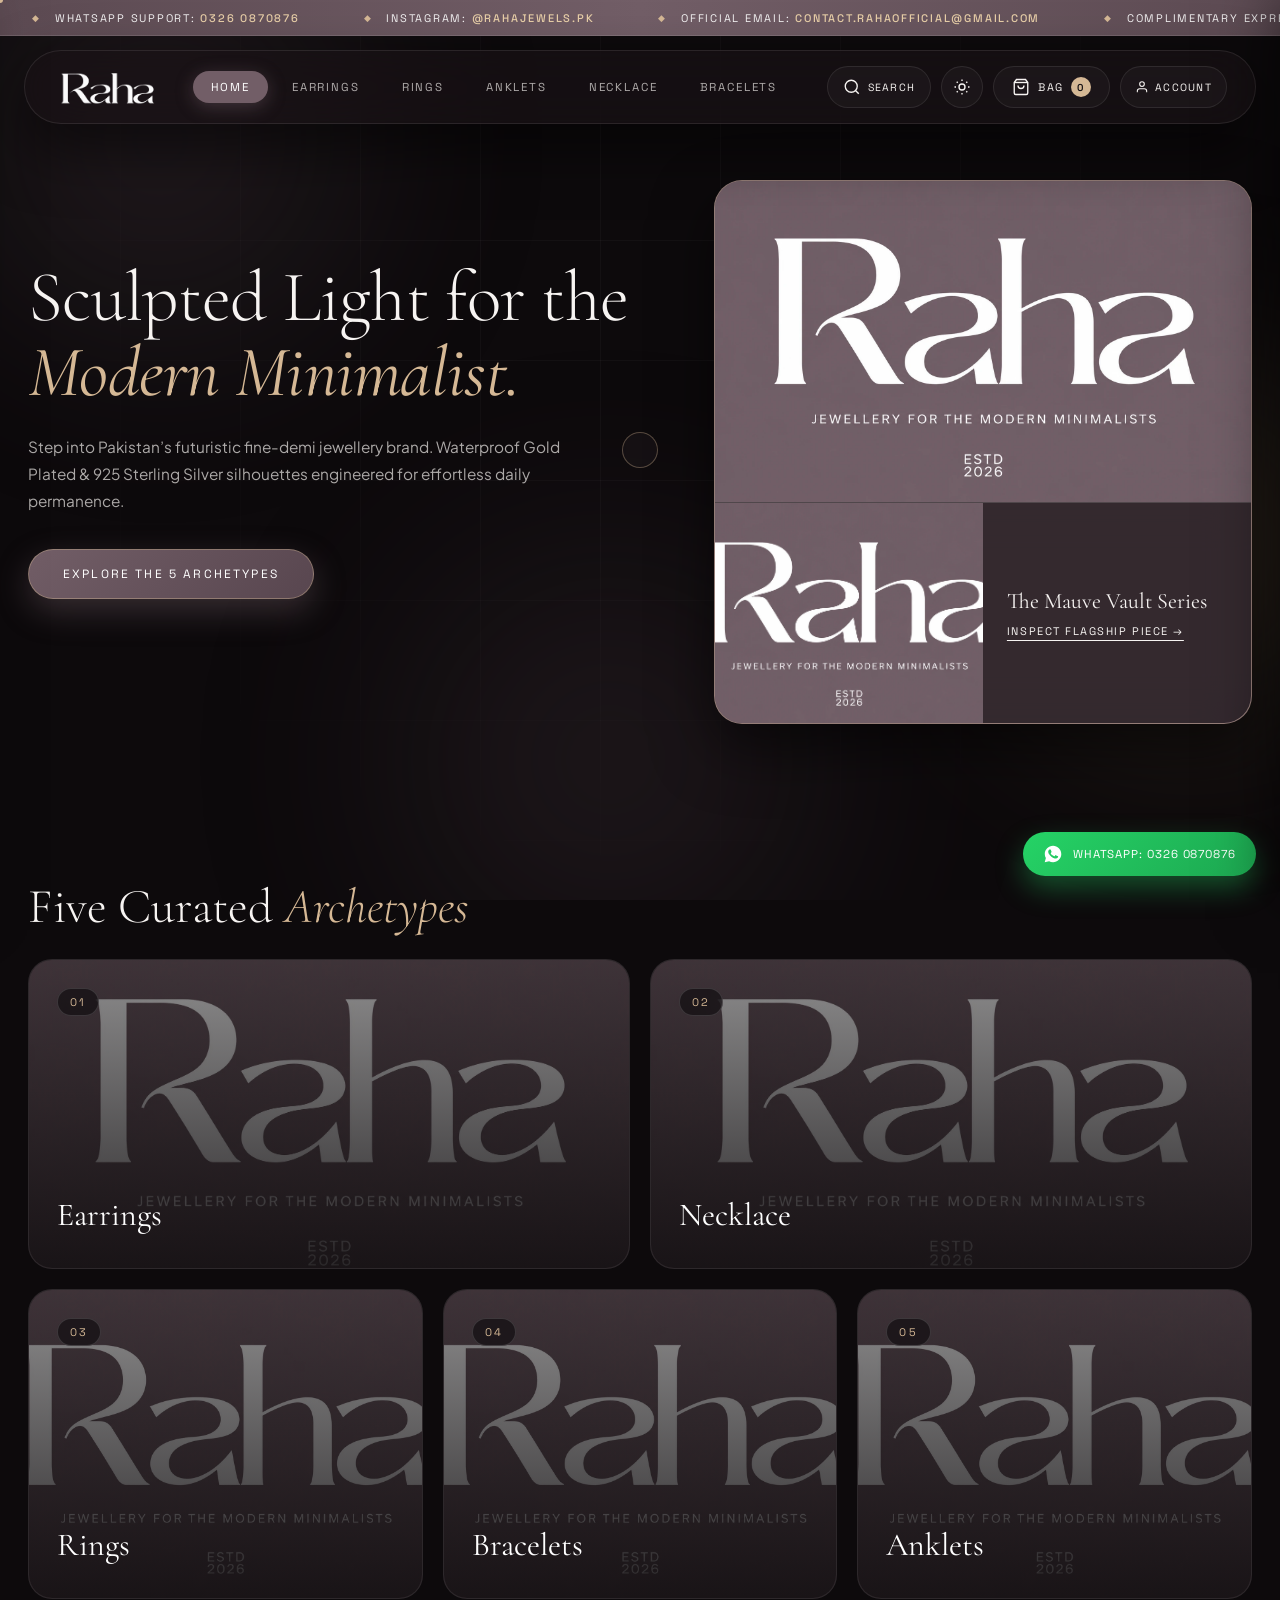
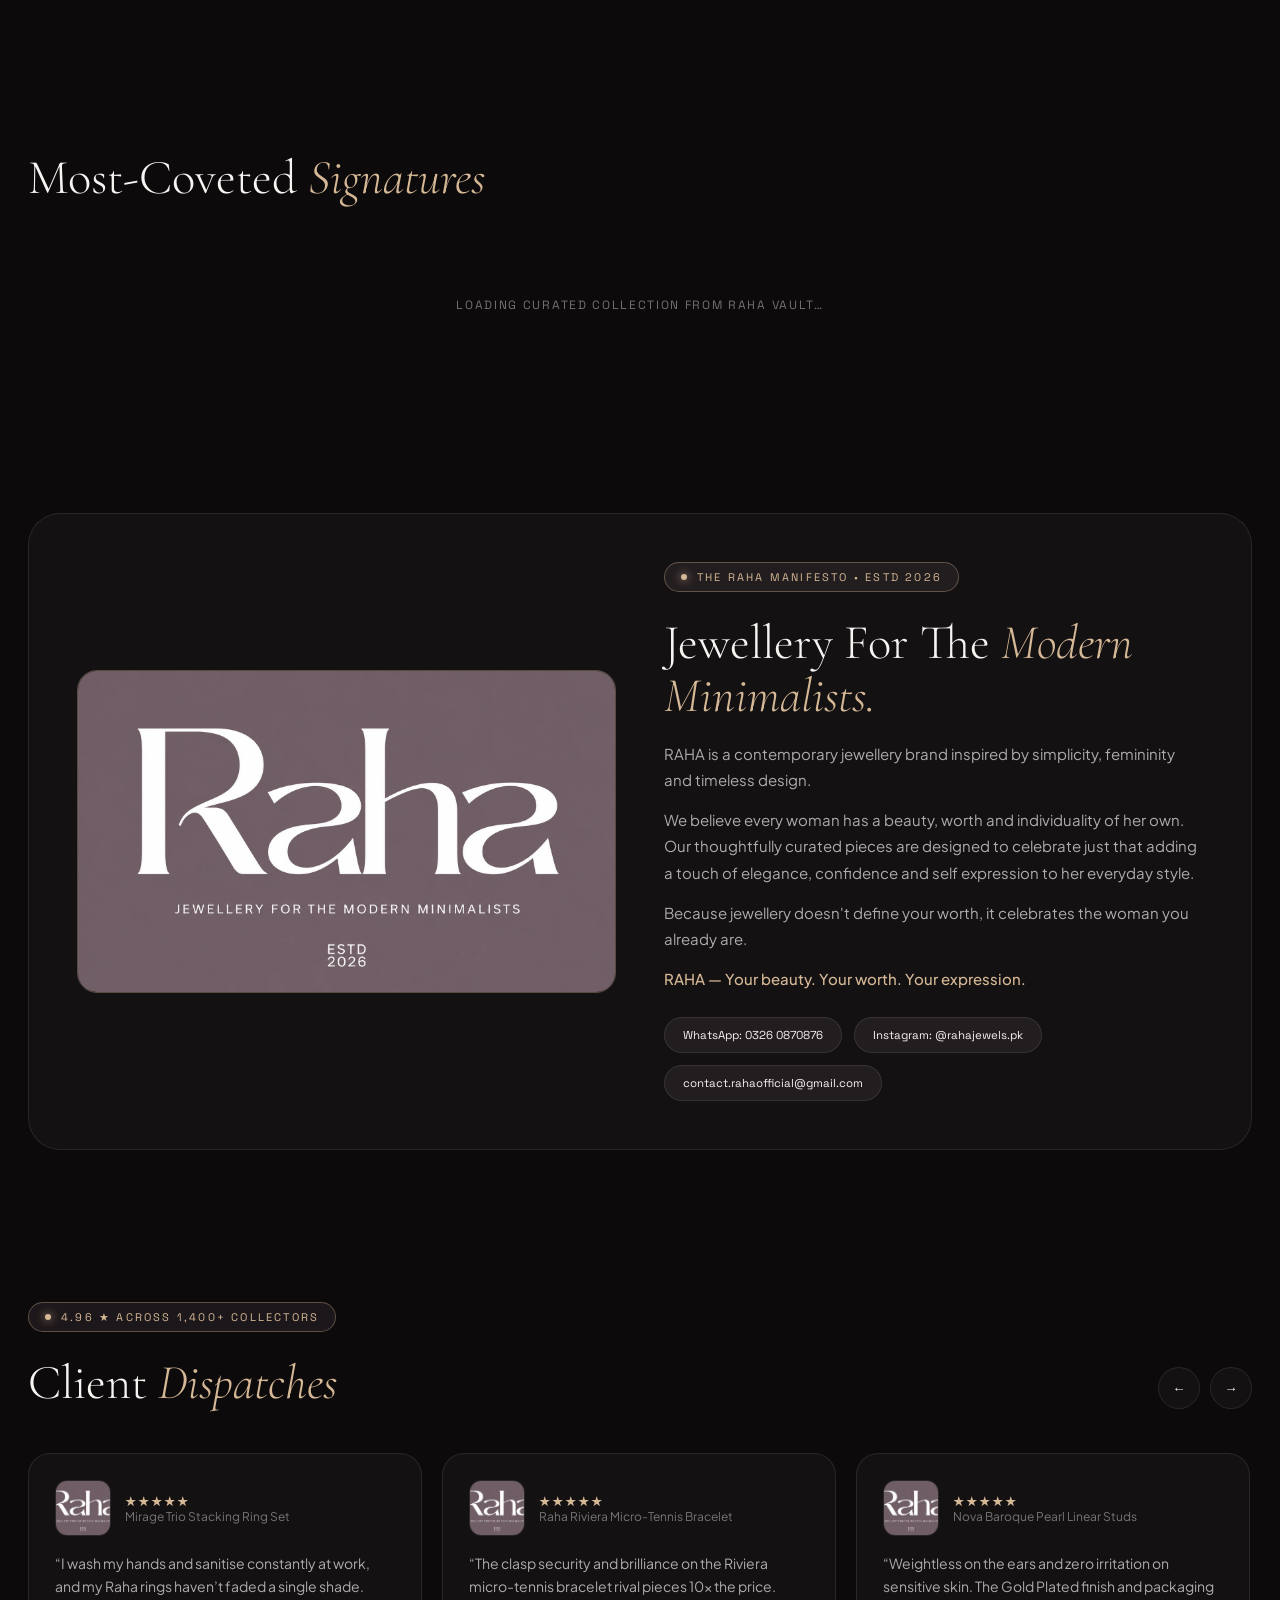
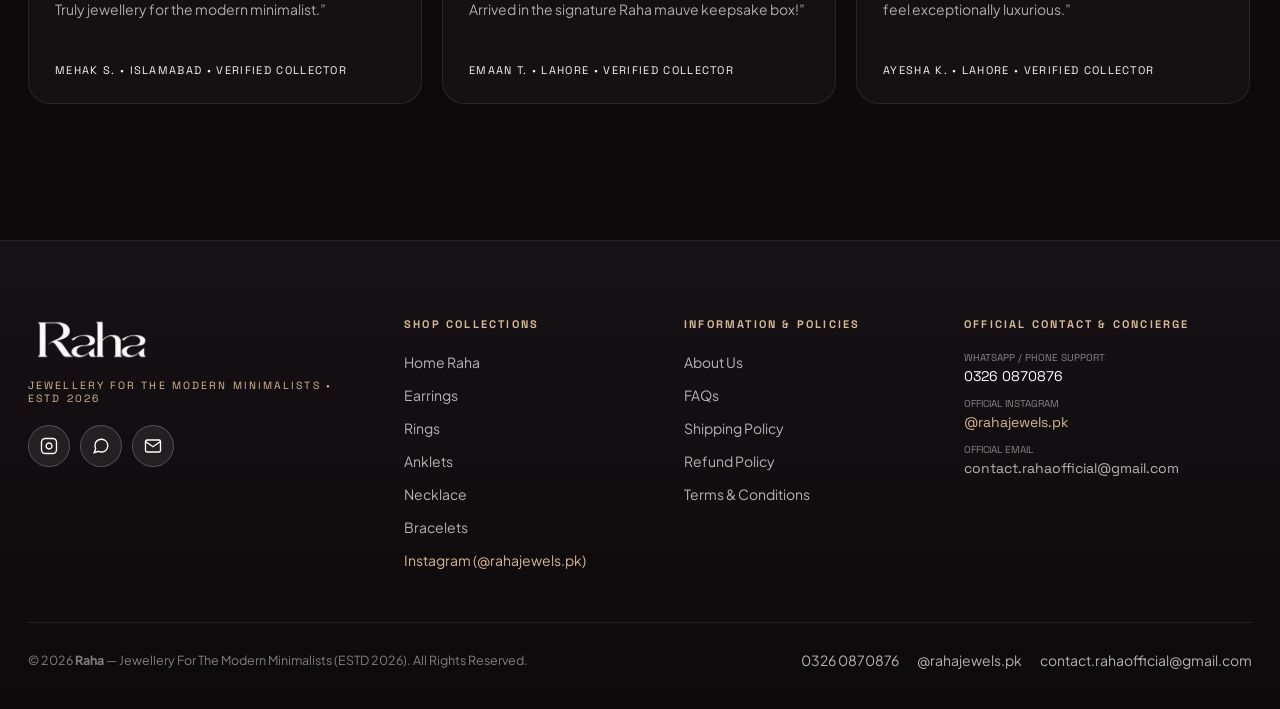
==== index.html @ 0dd30c72 "Update Instagram handle and URL to @rahajewels.pk everywhere including dynamic Supabase announcement" ====
<!DOCTYPE html>
<html lang="en">
<head>
  <link rel="preconnect" href="https://zqlhbmyiyeyflcflicsv.supabase.co" crossorigin>
  <meta charset="UTF-8">
  <meta name="viewport" content="width=device-width, initial-scale=1.0">
  <!-- RAHA SEO & STRUCTURED DATA START -->
  <title>Raha Jewels — Minimalist Jewellery Online in Pakistan | Earrings, Rings, Bracelets & Necklaces</title>
  <meta name="description" content="Shop Raha Jewels (Raha) — modern minimalist jewellery in Pakistan. Discover gold-plated & silver earrings, bracelets, rings, necklaces & anklets with fast Cash on Delivery across Karachi, Lahore, Islamabad & nationwide.">
  <meta name="keywords" content="Raha, Raha Jewels, rahajewels, rahajewels.pk, jewellery Pakistan, jewelry online Pakistan, earrings Pakistan, gold plated earrings, minimalist jewellery Pakistan, bracelets Pakistan, rings online Pakistan, necklaces Pakistan, anklets Pakistan">
  <meta name="robots" content="index, follow, max-image-preview:large, max-snippet:-1">
  <meta name="author" content="Raha Jewels">
  <meta name="theme-color" content="#120c10">
  <meta name="geo.region" content="PK">
  <meta name="geo.placename" content="Pakistan">
  <link rel="canonical" href="https://rahajewels.pk/">
  <meta property="og:type" content="website">
  <meta property="og:site_name" content="Raha Jewels">
  <meta property="og:locale" content="en_PK">
  <meta property="og:title" content="Raha Jewels — Minimalist Jewellery Online in Pakistan | Earrings, Rings, Bracelets & Necklaces">
  <meta property="og:description" content="Shop Raha Jewels (Raha) — modern minimalist jewellery in Pakistan. Discover gold-plated & silver earrings, bracelets, rings, necklaces & anklets with fast Cash on Delivery across Karachi, Lahore, Islamabad & nationwide.">
  <meta property="og:url" content="https://rahajewels.pk/">
  <meta property="og:image" content="https://rahajewels.pk/Assets/Main%20Raha%20logo%20with%20slogan%20(The%20actual%20logo).webp">
  <meta property="og:image:alt" content="Raha Jewels — Jewellery For The Modern Minimalists">
  <meta name="twitter:card" content="summary_large_image">
  <meta name="twitter:title" content="Raha Jewels — Minimalist Jewellery Online in Pakistan | Earrings, Rings, Bracelets & Necklaces">
  <meta name="twitter:description" content="Shop Raha Jewels (Raha) — modern minimalist jewellery in Pakistan. Discover gold-plated & silver earrings, bracelets, rings, necklaces & anklets with fast Cash on Delivery across Karachi, Lahore, Islamabad & nationwide.">
  <meta name="twitter:image" content="https://rahajewels.pk/Assets/Main%20Raha%20logo%20with%20slogan%20(The%20actual%20logo).webp">
  <script type="application/ld+json">{"@context": "https://schema.org", "@type": "JewelryStore", "name": "Raha Jewels", "alternateName": ["Raha", "RahaJewels", "@rahajewels.pk"], "url": "https://rahajewels.pk/", "logo": "https://rahajewels.pk/Assets/Main%20Raha%20logo%20with%20slogan%20(The%20actual%20logo).webp", "image": "https://rahajewels.pk/Assets/Main%20Raha%20logo%20with%20slogan%20(The%20actual%20logo).webp", "description": "Raha Jewels — Jewellery for the modern minimalists in Pakistan. Shop earrings, bracelets, rings, necklaces, and anklets with nationwide Cash on Delivery and online payment.", "email": "contact.rahaofficial@gmail.com", "telephone": "+92-326-0870876", "priceRange": "PKR 350 - PKR 5000", "currenciesAccepted": "PKR", "paymentAccepted": "Cash on Delivery, Bank Transfer, Raast", "areaServed": {"@type": "Country", "name": "Pakistan"}, "address": {"@type": "PostalAddress", "addressCountry": "PK"}, "sameAs": ["https://www.instagram.com/rahajewels.pk"]}</script>
  <script type="application/ld+json">{"@context": "https://schema.org", "@type": "WebSite", "name": "Raha Jewels", "alternateName": "Raha", "url": "https://rahajewels.pk/", "potentialAction": {"@type": "SearchAction", "target": "https://rahajewels.pk/index.html?q={search_term_string}", "query-input": "required name=search_term_string"}}</script>
  <!-- RAHA SEO & STRUCTURED DATA END -->
  <link rel="icon" type="image/png" href="Assets/raha-favicon.png">
  <link rel="preconnect" href="https://fonts.googleapis.com">
  <link rel="preconnect" href="https://fonts.gstatic.com" crossorigin>
  <link rel="stylesheet" href="https://fonts.googleapis.com/css2?family=Cormorant+Garamond:ital,wght@0,300;0,400;0,500;0,600;1,400&family=Plus+Jakarta+Sans:wght@300;400;500;600&family=Space+Grotesk:wght@300;400;500;600&display=swap">
  <link rel="stylesheet" href="Assets/css/raha-atelier.css?v=20261116_v22">
</head>
<body>
  <!-- Ambient Futuristic Background Shaders & Architectural Grid -->
  <div class="raha-ambient-canvas" aria-hidden="true">
    <div class="raha-ambient-orb raha-ambient-orb--1"></div>
    <div class="raha-ambient-orb raha-ambient-orb--2"></div>
    <div class="raha-ambient-orb raha-ambient-orb--3"></div>
  </div>
  <div class="raha-arch-grid" aria-hidden="true"></div>

  <!-- Custom Magnetic Luxury Cursor -->
  <div class="raha-cursor-dot" aria-hidden="true"></div>
  <div class="raha-cursor-ring" aria-hidden="true"></div>

  <!-- Top Kinetic Announcement Marquee -->
  <div class="raha-marquee" role="region" aria-label="Raha Announcements">
    <div class="raha-marquee__track">
      
      <span class="raha-marquee__item">
        <span class="raha-marquee__diamond">◆</span>
        <span>WhatsApp Support: <a href="https://wa.me/923260870876" target="_blank" rel="noopener">0326 0870876</a></span>
      </span>
      <span class="raha-marquee__item">
        <span class="raha-marquee__diamond">◆</span>
        <span>Instagram: <a href="https://www.instagram.com/rahajewels.pk?fqnt=eDl6ZzE3NjEwMXFl" target="_blank" rel="noopener">@rahajewels.pk</a></span>
      </span>
      <span class="raha-marquee__item">
        <span class="raha-marquee__diamond">◆</span>
        <span>Official Email: <a href="mailto:contact.rahaofficial@gmail.com">contact.rahaofficial@gmail.com</a></span>
      </span>
      <span class="raha-marquee__item">
        <span class="raha-marquee__diamond">◆</span>
        <span>Complimentary Express Delivery on Orders Above Rs 3,500 • 100% Waterproof &amp; Anti-Tarnish Gold Plated</span>
      </span>
      
      <span class="raha-marquee__item">
        <span class="raha-marquee__diamond">◆</span>
        <span>WhatsApp Support: <a href="https://wa.me/923260870876" target="_blank" rel="noopener">0326 0870876</a></span>
      </span>
      <span class="raha-marquee__item">
        <span class="raha-marquee__diamond">◆</span>
        <span>Instagram: <a href="https://www.instagram.com/rahajewels.pk?fqnt=eDl6ZzE3NjEwMXFl" target="_blank" rel="noopener">@rahajewels.pk</a></span>
      </span>
      <span class="raha-marquee__item">
        <span class="raha-marquee__diamond">◆</span>
        <span>Official Email: <a href="mailto:contact.rahaofficial@gmail.com">contact.rahaofficial@gmail.com</a></span>
      </span>
      <span class="raha-marquee__item">
        <span class="raha-marquee__diamond">◆</span>
        <span>Complimentary Express Delivery on Orders Above Rs 3,500 • 100% Waterproof &amp; Anti-Tarnish Gold Plated</span>
      </span>
    </div>
  </div>

  <!-- Pure Minimalist Floating Glassmorphic Capsule Header -->
  <header class="raha-header-wrap">
    <div class="raha-header">
      <div style="display:flex;align-items:center;gap:12px;">
        <button type="button" class="raha-icon-btn raha-mobile-toggle" data-open-mobile-menu aria-label="Open Navigation Menu">
          <svg viewBox="0 0 24 24" fill="none" stroke="currentColor" stroke-width="1.8">
            <line x1="3" y1="6" x2="21" y2="6"></line>
            <line x1="3" y1="12" x2="21" y2="12"></line>
            <line x1="3" y1="18" x2="15" y2="18"></line>
          </svg>
        </button>
        <a href="index.html" class="raha-logo-link" aria-label="Raha — Jewellery For The Modern Minimalists Home">
          <img src="Assets/Raha logo white with transparent background.webp" alt="Raha" class="raha-logo-img raha-logo-img--light" decoding="async">
          <img src="Assets/Raha logo black with transparent background.webp" alt="Raha" class="raha-logo-img raha-logo-img--dark" decoding="async">
        </a>
      </div>

      <nav aria-label="Primary Raha Navigation">
        <ul class="raha-nav">
          <li><a href="index.html" class="raha-nav__link is-active">Home</a></li>
          <li><a href="earrings.html" class="raha-nav__link">Earrings</a></li>
          <li><a href="rings.html" class="raha-nav__link">Rings</a></li>
          <li><a href="anklets.html" class="raha-nav__link">Anklets</a></li>
          <li><a href="necklace.html" class="raha-nav__link">Necklace</a></li>
          <li><a href="bracelets.html" class="raha-nav__link">Bracelets</a></li>
          
        </ul>
      </nav>

      <div class="raha-header__actions">
        <!-- Minimalist Spotlight Search Trigger -->
        <button type="button" class="raha-icon-btn" data-open-search aria-label="Search Raha Catalog &amp; SKUs" title="Search Pieces &amp; SKUs (Ctrl+K)" style="width:auto;padding:0 15px;border-radius:100px;gap:7px;font-family:var(--font-mono);font-size:10.5px;letter-spacing:0.12em;text-transform:uppercase;">
          <svg viewBox="0 0 24 24" fill="none" stroke="currentColor" stroke-width="1.8">
            <circle cx="11" cy="11" r="8"></circle>
            <line x1="21" y1="21" x2="16.65" y2="16.65"></line>
          </svg>
          <span>Search</span>
        </button>

        <button type="button" class="raha-icon-btn" data-theme-toggle aria-label="Toggle Theme Atmosphere" title="Switch Theme">
          <svg viewBox="0 0 24 24" fill="none" stroke="currentColor" stroke-width="1.8">
            <circle cx="12" cy="12" r="4"></circle>
            <path d="M12 2v2M12 20v2M4.93 4.93l1.41 1.41M17.66 17.66l1.41 1.41M2 12h2M20 12h2M6.34 17.66l-1.41 1.41M19.07 4.93l-1.41 1.41"></path>
          </svg>
        </button>

        <button type="button" class="raha-icon-btn raha-bag-btn" data-open-bag aria-label="Open Shopping Bag">
          <svg viewBox="0 0 24 24" fill="none" stroke="currentColor" stroke-width="1.8">
            <path d="M6 2L3 6v14a2 2 0 002 2h14a2 2 0 002-2V6l-3-4z"></path>
            <line x1="3" y1="6" x2="21" y2="6"></line>
            <path d="M16 10a4 4 0 01-8 0"></path>
          </svg>
          <span>Bag</span>
          <span class="raha-bag-count">0</span>
        </button>

        <!-- Customer Account / Auth Trigger -->
        <button type="button" class="raha-icon-btn raha-auth-btn" data-auth-trigger aria-label="Customer Account Login / Sign Up" style="width:auto;padding:0 14px;border-radius:100px;gap:6px;font-family:var(--font-mono);font-size:10.5px;letter-spacing:0.12em;text-transform:uppercase;">
          <svg viewBox="0 0 24 24" fill="none" stroke="currentColor" stroke-width="1.8" style="width:14px;height:14px;">
            <path d="M20 21v-2a4 4 0 0 0-4-4H8a4 4 0 0 0-4 4v2"></path>
            <circle cx="12" cy="7" r="4"></circle>
          </svg>
          <span class="raha-auth-label">Account</span>
        </button>
      </div>
    </div>
  </header>

  <main>
    <!-- HERO SECTION: FUTURISTIC RAHA MONOLITH -->
    <section class="raha-hero">
      <div class="raha-container">
        <div class="raha-hero__grid">
          <!-- Left Column: Editorial Typography -->
          <div>
            <h1 class="raha-hero__title">
              Sculpted Light for the <em>Modern Minimalist.</em>
            </h1>
            <p class="raha-hero__lead">
              Step into Pakistan’s futuristic fine-demi jewellery brand. Waterproof Gold Plated &amp; 925 Sterling Silver silhouettes engineered for effortless daily permanence.
            </p>
            <div class="raha-hero__ctas">
              <a href="#raha-collections" class="raha-btn raha-btn--primary" data-cursor="Explore">
                <span>Explore The 5 Archetypes</span>
              </a>
            </div>
          </div>

          <!-- Right Column: 3D Interactive Official Raha Brand Monolith -->
          <div class="raha-hero__stage">
            <div class="raha-monolith-card" data-cursor="Raha 2026">
              <img src="Assets/Main Raha logo with slogan (The actual logo).webp" alt="Raha — Jewellery For The Modern Minimalists ESTD 2026" class="raha-monolith-card__brand-img" decoding="async">
              <div class="raha-monolith-card__Split">
                <img src="Assets/Main Raha logo with slogan (The actual logo).webp" alt="Raha Editorial Jewellery Showcase" class="raha-monolith-card__editorial" decoding="async">
                <div class="raha-monolith-card__info">
                  <h2 class="raha-monolith-card__heading">The Mauve Vault Series</h2>
                  <a href="product.html?id=ear-01" class="raha-monolith-card__link" id="hero-flagship-link">Inspect Flagship Piece →</a>
                </div>
              </div>
            </div>
          </div>
        </div>
      </div>
    </section>

    <!-- FUTURISTIC BENTO-PORTAL CATEGORY GRID (ALL 5 COLLECTIONS) -->
    <section class="raha-section" id="raha-collections">
      <div class="raha-container">
        <div style="margin-bottom: 26px;">
          <h2 class="raha-section__title">Five Curated <em style="font-style:italic;color:var(--raha-gold);">Archetypes</em></h2>
        </div>
        <div class="raha-bento-grid">
          <a href="earrings.html" class="raha-bento-card" data-cursor="Earrings">
            <img src="Assets/Main Raha logo with slogan (The actual logo).webp" alt="Raha Earrings Collection" class="raha-bento-card__img" loading="lazy" decoding="async">
            <div class="raha-bento-card__top">
              <span class="raha-bento-card__index">01</span>
            </div>
            <div class="raha-bento-card__bottom">
              <h3 class="raha-bento-card__title">Earrings</h3>
            </div>
          </a>

          <a href="necklace.html" class="raha-bento-card" data-cursor="Necklace">
            <img src="Assets/Main Raha logo with slogan (The actual logo).webp" alt="Raha Necklace Collection" class="raha-bento-card__img" loading="lazy" decoding="async">
            <div class="raha-bento-card__top">
              <span class="raha-bento-card__index">02</span>
            </div>
            <div class="raha-bento-card__bottom">
              <h3 class="raha-bento-card__title">Necklace</h3>
            </div>
          </a>

          <a href="rings.html" class="raha-bento-card" data-cursor="Rings">
            <img src="Assets/Main Raha logo with slogan (The actual logo).webp" alt="Raha Rings Collection" class="raha-bento-card__img" loading="lazy" decoding="async">
            <div class="raha-bento-card__top">
              <span class="raha-bento-card__index">03</span>
            </div>
            <div class="raha-bento-card__bottom">
              <h3 class="raha-bento-card__title">Rings</h3>
            </div>
          </a>

          <a href="bracelets.html" class="raha-bento-card" data-cursor="Bracelets">
            <img src="Assets/Main Raha logo with slogan (The actual logo).webp" alt="Raha Bracelets Collection" class="raha-bento-card__img" loading="lazy" decoding="async">
            <div class="raha-bento-card__top">
              <span class="raha-bento-card__index">04</span>
            </div>
            <div class="raha-bento-card__bottom">
              <h3 class="raha-bento-card__title">Bracelets</h3>
            </div>
          </a>

          <a href="anklets.html" class="raha-bento-card" data-cursor="Anklets">
            <img src="Assets/Main Raha logo with slogan (The actual logo).webp" alt="Raha Anklets Collection" class="raha-bento-card__img" loading="lazy" decoding="async">
            <div class="raha-bento-card__top">
              <span class="raha-bento-card__index">05</span>
            </div>
            <div class="raha-bento-card__bottom">
              <h3 class="raha-bento-card__title">Anklets</h3>
            </div>
          </a>
        </div>
      </div>
    </section>

    <!-- SIGNATURE CURATION: 3D TILT PRODUCT SHOWCASE -->
    <section class="raha-section">
      <div class="raha-container">
        <div class="raha-section__head">
          <div>
            <h2 class="raha-section__title">Most-Coveted <em style="font-style:italic;color:var(--raha-gold);">Signatures</em></h2>
          </div>
        </div>

        <ul class="raha-product-grid">
          <li style="grid-column:1 / -1;text-align:center;padding:48px 20px;color:var(--text-muted);font-family:var(--font-mono);font-size:12px;letter-spacing:0.14em;text-transform:uppercase;">Loading curated collection from Raha Vault…</li>
        </ul>
      </div>
    </section>

    <!-- Official Raha Brand Story & Architectural Manifesto -->
    <section class="raha-section" id="raha-manifesto">
      <div class="raha-container">
        <div class="raha-story-grid">
          <div>
            <img src="Assets/Main Raha logo with slogan (The actual logo).webp" alt="Raha — Jewellery For The Modern Minimalists ESTD 2026" class="raha-story-brand-img" loading="lazy" decoding="async">
          </div>
          <div>
            <div class="raha-eyebrow">
              <span class="raha-eyebrow__dot"></span>
              <span>The Raha Manifesto • ESTD 2026</span>
            </div>
            <h2 class="raha-section__title" style="margin-bottom:18px;">
              Jewellery For The <em style="font-style:italic;color:var(--raha-gold);">Modern Minimalists.</em>
            </h2>
            <p style="font-size:15px;line-height:1.75;color:var(--text-secondary);margin-bottom:14px;">
              RAHA is a contemporary jewellery brand inspired by simplicity, femininity and timeless design.
            </p>
            <p style="font-size:15px;line-height:1.75;color:var(--text-secondary);margin-bottom:14px;">
              We believe every woman has a beauty, worth and individuality of her own. Our thoughtfully curated pieces are designed to celebrate just that adding a touch of elegance, confidence and self expression to her everyday style.
            </p>
            <p style="font-size:15px;line-height:1.75;color:var(--text-secondary);margin-bottom:14px;">
              Because jewellery doesn't define your worth, it celebrates the woman you already are.
            </p>
            <p style="font-size:15px;line-height:1.75;color:var(--raha-gold);font-weight:500;margin-bottom:22px;">
              RAHA — Your beauty. Your worth. Your expression.
            </p>

            <div class="raha-contact-pills">
              <a href="https://wa.me/923260870876" target="_blank" rel="noopener" class="raha-contact-pill">
                <span>WhatsApp: 0326 0870876</span>
              </a>
              <a href="https://www.instagram.com/rahajewels.pk?fqnt=eDl6ZzE3NjEwMXFl" target="_blank" rel="noopener" class="raha-contact-pill">
                <span>Instagram: @rahajewels.pk</span>
              </a>
              <a href="mailto:contact.rahaofficial@gmail.com" class="raha-contact-pill">
                <span>contact.rahaofficial@gmail.com</span>
              </a>
            </div>
          </div>
        </div>
      </div>
    </section>


    <!-- VERIFIED CLIENT REVIEWS CAROUSEL -->
    <section class="raha-section">
      <div class="raha-container">
        <div class="raha-section__head">
          <div>
            <div class="raha-eyebrow">
              <span class="raha-eyebrow__dot"></span>
              <span>4.96 ★ Across 1,400+ Collectors</span>
            </div>
            <h2 class="raha-section__title">Client <em style="font-style:italic;color:var(--raha-gold);">Dispatches</em></h2>
          </div>
          <div style="display:flex;gap:10px;">
            <button type="button" class="raha-icon-btn" id="raha-reviews-prev" aria-label="Previous Review">←</button>
            <button type="button" class="raha-icon-btn" id="raha-reviews-next" aria-label="Next Review">→</button>
          </div>
        </div>

        <div class="raha-reviews-track-wrap">
          <div class="raha-reviews-track" id="raha-reviews-track">
            <article class="raha-review-card">
              <div>
                <div class="raha-review-card__top">
                  <img src="Assets/Main Raha logo with slogan (The actual logo).webp" alt="Aether Drop Hoops" class="raha-review-card__thumb" decoding="async">
                  <div>
                    <div class="raha-review-card__stars">★★★★★</div>
                    <div style="font-size:12px;color:var(--text-muted);">Aether Sculpted Gold Drop Hoops</div>
                  </div>
                </div>
                <p class="raha-review-card__quote">
                  “The weight of the gold-plated hoops, zero tarnishing after a month of daily wear, and the signature mauve box—pure perfection.”
                </p>
              </div>
              <div class="raha-review-card__author">Sana M. • Lahore (Verified Collector)</div>
            </article>

            <article class="raha-review-card">
              <div>
                <div class="raha-review-card__top">
                  <img src="Assets/Main Raha logo with slogan (The actual logo).webp" alt="Seraphina Collar" class="raha-review-card__thumb" decoding="async">
                  <div>
                    <div class="raha-review-card__stars">★★★★★</div>
                    <div style="font-size:12px;color:var(--text-muted);">Seraphina Liquid Herringbone Collar</div>
                  </div>
                </div>
                <p class="raha-review-card__quote">
                  “Ordered via WhatsApp concierge (0326 0870876) and received it in Karachi the very next afternoon. The liquid drape of the herringbone chain looks like luxury gold finish.”
                </p>
              </div>
              <div class="raha-review-card__author">Anum R. • Karachi (Verified Collector)</div>
            </article>

            <article class="raha-review-card">
              <div>
                <div class="raha-review-card__top">
                  <img src="Assets/Main Raha logo with slogan (The actual logo).webp" alt="Mirage Ring Set" class="raha-review-card__thumb" decoding="async">
                  <div>
                    <div class="raha-review-card__stars">★★★★★</div>
                    <div style="font-size:12px;color:var(--text-muted);">Mirage Trio Stacking Ring Set</div>
                  </div>
                </div>
                <p class="raha-review-card__quote">
                  “I wash my hands and sanitise constantly at work, and my Raha rings haven’t faded a single shade. Truly jewellery for the modern minimalist.”
                </p>
              </div>
              <div class="raha-review-card__author">Mehak S. • Islamabad (Verified Collector)</div>
            </article>

            <article class="raha-review-card">
              <div>
                <div class="raha-review-card__top">
                  <img src="Assets/Main Raha logo with slogan (The actual logo).webp" alt="Riviera Tennis Bracelet" class="raha-review-card__thumb" decoding="async">
                  <div>
                    <div class="raha-review-card__stars">★★★★★</div>
                    <div style="font-size:12px;color:var(--text-muted);">Raha Riviera Micro-Tennis Bracelet</div>
                  </div>
                </div>
                <p class="raha-review-card__quote">
                  “The clasp security and brilliance on the Riviera micro-tennis bracelet rival pieces 10x the price. Obsessed with @rahajewels.pk!”
                </p>
              </div>
              <div class="raha-review-card__author">Emaan T. • Lahore (Verified Collector)</div>
            </article>
          </div>
        </div>
      </div>
    </section>
  </main>

  <!-- Luxury Footer with Complete Official Raha Contact & Social Integration -->
  <footer class="raha-footer">
    <div class="raha-container">
      <div class="raha-footer__grid">
        <!-- Column 1: Official Raha Identity -->
        <div>
          <a href="index.html" style="display:inline-block;margin-bottom:16px;">
            <img src="Assets/Raha logo white with transparent background.webp" alt="Raha — Jewellery For The Modern Minimalists" style="height:42px;width:auto;" decoding="async">
          </a>
          <p style="font-family:var(--font-mono);font-size:10.5px;letter-spacing:0.2em;text-transform:uppercase;color:var(--raha-gold);margin-bottom:20px;">
            Jewellery For The Modern Minimalists • ESTD 2026
          </p>
          <!-- Footer Social Icon Bar -->
          <div style="display:flex;gap:10px;align-items:center;">
            <a href="https://www.instagram.com/rahajewels.pk?fqnt=eDl6ZzE3NjEwMXFl" target="_blank" rel="noopener" class="raha-icon-btn raha-footer-social-btn" aria-label="Instagram @rahajewels.pk" title="Instagram @rahajewels.pk">
              <svg viewBox="0 0 24 24" fill="none" stroke="currentColor" stroke-width="1.8">
                <rect x="2" y="2" width="20" height="20" rx="5" ry="5"></rect>
                <path d="M16 11.37A4 4 0 1112.63 8 4 4 0 0116 11.37z"></path>
                <line x1="17.5" y1="6.5" x2="17.51" y2="6.5"></line>
              </svg>
            </a>
            <a href="https://wa.me/923260870876" target="_blank" rel="noopener" class="raha-icon-btn raha-footer-social-btn" aria-label="WhatsApp 0326 0870876" title="WhatsApp 0326 0870876">
              <svg viewBox="0 0 24 24" fill="none" stroke="currentColor" stroke-width="1.8">
                <path d="M21 11.5a8.38 8.38 0 01-.9 3.8 8.5 8.5 0 01-7.6 4.7 8.38 8.38 0 01-3.8-.9L3 21l1.9-5.7a8.38 8.38 0 01-.9-3.8 8.5 8.5 0 014.7-7.6 8.38 8.38 0 013.8-.9h.5a8.48 8.48 0 018 8v.5z"></path>
              </svg>
            </a>
            <a href="mailto:contact.rahaofficial@gmail.com" class="raha-icon-btn raha-footer-social-btn" aria-label="Email contact.rahaofficial@gmail.com" title="Email contact.rahaofficial@gmail.com">
              <svg viewBox="0 0 24 24" fill="none" stroke="currentColor" stroke-width="1.8">
                <path d="M4 4h16c1.1 0 2 .9 2 2v12c0 1.1-.9 2-2 2H4c-1.1 0-2-.9-2-2V6c0-1.1.9-2 2-2z"></path>
                <polyline points="22,6 12,13 2,6"></polyline>
              </svg>
            </a>
          </div>
        </div>

        <!-- Column 2: Shop Collections Menu (Includes Instagram Link) -->
        <div>
          <h3 class="raha-footer__heading">Shop Collections</h3>
          <ul class="raha-footer__list">
            <li><a href="index.html" class="raha-footer__link">Home Raha</a></li>
            <li><a href="earrings.html" class="raha-footer__link">Earrings</a></li>
            <li><a href="rings.html" class="raha-footer__link">Rings</a></li>
            <li><a href="anklets.html" class="raha-footer__link">Anklets</a></li>
            <li><a href="necklace.html" class="raha-footer__link">Necklace</a></li>
            <li><a href="bracelets.html" class="raha-footer__link">Bracelets</a></li>
            <li><a href="https://www.instagram.com/rahajewels.pk?fqnt=eDl6ZzE3NjEwMXFl" target="_blank" rel="noopener" class="raha-footer__link" style="color:var(--raha-gold);">Instagram (@rahajewels.pk)</a></li>
          </ul>
        </div>

        <!-- Column 3: Information & Store Policies (Footer-Exclusive Navigation) -->
        <div>
          <h3 class="raha-footer__heading">Information &amp; Policies</h3>
          <ul class="raha-footer__list">
            <li><a href="about-us.html" class="raha-footer__link">About Us</a></li>
            <li><a href="faqs.html" class="raha-footer__link">FAQs</a></li>
            <li><a href="shipping-policy.html" class="raha-footer__link">Shipping Policy</a></li>
            <li><a href="refund-policy.html" class="raha-footer__link">Refund Policy</a></li>
            <li><a href="terms-and-conditions.html" class="raha-footer__link">Terms &amp; Conditions</a></li>
          </ul>
        </div>

        <!-- Column 4: Official Contact Concierge -->
        <div>
          <h3 class="raha-footer__heading">Official Contact &amp; Concierge</h3>
          <ul class="raha-footer__list">
            <li>
              <span style="display:block;font-family:var(--font-mono);font-size:10px;text-transform:uppercase;color:rgba(247,244,242,0.5);">WhatsApp / Phone Support</span>
              <a href="https://wa.me/923260870876" target="_blank" rel="noopener" class="raha-footer__link" style="font-family:var(--font-mono);color:#fff;">0326 0870876</a>
            </li>
            <li>
              <span style="display:block;font-family:var(--font-mono);font-size:10px;text-transform:uppercase;color:rgba(247,244,242,0.5);">Official Instagram</span>
              <a href="https://www.instagram.com/rahajewels.pk?fqnt=eDl6ZzE3NjEwMXFl" target="_blank" rel="noopener" class="raha-footer__link" style="font-family:var(--font-mono);color:var(--raha-gold);">@rahajewels.pk</a>
            </li>
            <li>
              <span style="display:block;font-family:var(--font-mono);font-size:10px;text-transform:uppercase;color:rgba(247,244,242,0.5);">Official Email</span>
              <a href="mailto:contact.rahaofficial@gmail.com" class="raha-footer__link" style="font-family:var(--font-mono);">contact.rahaofficial@gmail.com</a>
            </li>
          </ul>
        </div>
      </div>

      <div class="raha-footer__bottom">
        <div>&copy; 2026 <strong>Raha</strong> — Jewellery For The Modern Minimalists (ESTD 2026). All Rights Reserved.</div>
        <div style="display:flex;gap:18px;flex-wrap:wrap;">
          <a href="https://wa.me/923260870876" target="_blank" rel="noopener" class="raha-footer__link">0326 0870876</a>
          <a href="https://www.instagram.com/rahajewels.pk?fqnt=eDl6ZzE3NjEwMXFl" target="_blank" rel="noopener" class="raha-footer__link">@rahajewels.pk</a>
          <a href="mailto:contact.rahaofficial@gmail.com" class="raha-footer__link">contact.rahaofficial@gmail.com</a>
        </div>
      </div>
    </div>
  </footer>

  <!-- Shared Backdrop for Drawers, Spotlight Search & Quick-View Modal -->
  <div class="raha-backdrop" id="raha-backdrop"></div>

  <!-- Spotlight Command-Palette Search & Delivery Concierge Modal -->
  <div class="raha-spotlight-modal" id="raha-spotlight-modal" role="dialog" aria-modal="true" aria-label="Search Raha Catalog">
    <div class="raha-spotlight-box">
      <div class="raha-spotlight-bar">
        <select class="raha-spotlight-cat" id="raha-global-search-cat" aria-label="Filter by Department">
          <option value="all">All Archetypes</option>
          <option value="earrings">Earrings</option>
          <option value="rings">Rings</option>
          <option value="anklets">Anklets</option>
          <option value="necklace">Necklace</option>
          <option value="bracelets">Bracelets</option>
        </select>
        <input type="search"
               id="raha-global-search-input"
               class="raha-spotlight-input"
               placeholder="Search by piece name, finish, or SKU (e.g. hoops, herringbone, RAHA-EAR-01)..."
               autocomplete="off">
        <button type="button" class="raha-icon-btn" data-close-overlay aria-label="Close Search" style="width:34px;height:34px;">&times;</button>
      </div>
      <div style="padding:10px 22px;background:rgba(114,94,103,0.14);border-bottom:1px solid var(--border-subtle);display:flex;justify-content:space-between;align-items:center;flex-wrap:wrap;gap:8px;font-family:var(--font-mono);font-size:10.5px;">
        <span style="color:var(--text-secondary);">📍 Deliver to Pakistan: <strong style="color:var(--raha-gold);cursor:pointer;" data-deliver-toggle data-deliver-city>Karachi • Express 24h</strong> (Click city to switch)</span>
        <span style="color:var(--text-muted);">Free Express Delivery Above Rs 3,500</span>
      </div>
      <div class="raha-spotlight-results" id="raha-global-search-results"></div>
    </div>
  </div>

  <!-- Left Slide-Out Mobile Menu Drawer -->
  <aside class="raha-drawer raha-drawer--left" id="raha-mobile-drawer" aria-label="Mobile Navigation Drawer">
    <div class="raha-drawer__head">
      <a href="index.html" class="raha-logo-link">
        <img src="Assets/Raha logo white with transparent background.webp" alt="Raha" class="raha-logo-img raha-logo-img--light" style="height:30px;" decoding="async">
        <img src="Assets/Raha logo black with transparent background.webp" alt="Raha" class="raha-logo-img raha-logo-img--dark" style="height:30px;" decoding="async">
      </a>
      <button type="button" class="raha-icon-btn" data-close-overlay aria-label="Close Menu">&times;</button>
    </div>
    <div class="raha-drawer__body">
      <div style="margin-bottom:24px;">
        <a href="index.html" style="display:flex;justify-content:space-between;align-items:center;padding:14px 0;border-bottom:1px solid var(--border-subtle);text-decoration:none;font-family:var(--font-serif);font-size:22px;color:var(--raha-gold);font-weight:600;"><span>Home</span><span style="font-family:var(--font-mono);font-size:12px;color:var(--raha-gold);">→</span></a>
<a href="earrings.html" style="display:flex;justify-content:space-between;align-items:center;padding:14px 0;border-bottom:1px solid var(--border-subtle);text-decoration:none;font-family:var(--font-serif);font-size:22px;color:var(--text-primary);"><span>Earrings</span><span style="font-family:var(--font-mono);font-size:12px;color:var(--raha-gold);">→</span></a>
<a href="rings.html" style="display:flex;justify-content:space-between;align-items:center;padding:14px 0;border-bottom:1px solid var(--border-subtle);text-decoration:none;font-family:var(--font-serif);font-size:22px;color:var(--text-primary);"><span>Rings</span><span style="font-family:var(--font-mono);font-size:12px;color:var(--raha-gold);">→</span></a>
<a href="anklets.html" style="display:flex;justify-content:space-between;align-items:center;padding:14px 0;border-bottom:1px solid var(--border-subtle);text-decoration:none;font-family:var(--font-serif);font-size:22px;color:var(--text-primary);"><span>Anklets</span><span style="font-family:var(--font-mono);font-size:12px;color:var(--raha-gold);">→</span></a>
<a href="necklace.html" style="display:flex;justify-content:space-between;align-items:center;padding:14px 0;border-bottom:1px solid var(--border-subtle);text-decoration:none;font-family:var(--font-serif);font-size:22px;color:var(--text-primary);"><span>Necklace</span><span style="font-family:var(--font-mono);font-size:12px;color:var(--raha-gold);">→</span></a>
<a href="bracelets.html" style="display:flex;justify-content:space-between;align-items:center;padding:14px 0;border-bottom:1px solid var(--border-subtle);text-decoration:none;font-family:var(--font-serif);font-size:22px;color:var(--text-primary);"><span>Bracelets</span><span style="font-family:var(--font-mono);font-size:12px;color:var(--raha-gold);">→</span></a>

      </div>
      <div style="padding:18px;border-radius:18px;border:1px solid var(--border-subtle);background:var(--bg-card);">
        <div style="font-family:var(--font-mono);font-size:10px;letter-spacing:0.18em;text-transform:uppercase;color:var(--raha-gold);margin-bottom:20px;">
          Official Raha Concierge
        </div>
        <p style="margin-bottom:10px;font-size:13px;">
          <a href="https://wa.me/923260870876" target="_blank" rel="noopener" style="color:var(--text-primary);text-decoration:none;">WhatsApp: <strong>0326 0870876</strong></a>
        </p>
        <p style="margin-bottom:10px;font-size:13px;">
          <a href="https://www.instagram.com/rahajewels.pk?fqnt=eDl6ZzE3NjEwMXFl" target="_blank" rel="noopener" style="color:var(--raha-gold);text-decoration:none;">Instagram: <strong>@rahajewels.pk</strong></a>
        </p>
        <p style="font-size:13px;">
          <a href="mailto:contact.rahaofficial@gmail.com" style="color:var(--text-secondary);text-decoration:none;">contact.rahaofficial@gmail.com</a>
        </p>
      </div>
    </div>
  </aside>

  <!-- Right Slide-Out Shopping Bag Drawer -->
  <aside class="raha-drawer" id="raha-bag-drawer" aria-label="Raha Shopping Bag">
    <div class="raha-drawer__head">
      <h2 class="raha-drawer__title">Your Raha Bag</h2>
      <button type="button" class="raha-icon-btn" data-close-overlay aria-label="Close Bag">&times;</button>
    </div>
    <div class="raha-fsb">
      <div class="raha-fsb__text" id="raha-fsb-text">Enjoy <strong style="color:var(--raha-gold);">Free Express Delivery</strong> on orders above Rs 3,500</div>
      <div class="raha-fsb__bar">
        <div class="raha-fsb__fill" id="raha-fsb-fill" style="width:0%;"></div>
      </div>
    </div>
    <div class="raha-drawer__body" id="raha-bag-items"></div>
    <div class="raha-drawer__foot">
      <div style="display:flex;justify-content:space-between;align-items:center;margin-bottom:14px;">
        <span style="font-family:var(--font-mono);font-size:11px;letter-spacing:0.15em;text-transform:uppercase;color:var(--text-secondary);">Estimated Subtotal</span>
        <span style="font-family:var(--font-mono);font-size:18px;font-weight:600;color:var(--raha-gold);" id="raha-bag-subtotal">Rs 0</span>
      </div>
      <button type="button" class="raha-btn raha-btn--primary" id="raha-cod-checkout-btn" style="width:100%;padding:14px 20px;">
        <span>Checkout</span>
      </button>
    </div>
  </aside>

  <!-- Cash on Delivery (COD) Customer Address & Details Modal -->
  <div class="raha-cod-modal" id="raha-cod-modal" role="dialog" aria-modal="true" aria-labelledby="raha-cod-modal-title">
    <div class="raha-cod-modal__box">
      <div class="raha-cod-modal__head">
        <div>
          <div style="font-family:var(--font-mono);font-size:10px;letter-spacing:0.18em;text-transform:uppercase;color:var(--raha-gold);margin-bottom:4px;">Pakistan Express Dispatch • Pay at Doorstep</div>
          <h3 style="font-family:var(--font-serif);font-size:28px;font-weight:400;color:var(--text-primary);" id="raha-cod-modal-title">Cash on Delivery Checkout</h3>
        </div>
        <button type="button" class="raha-icon-btn" data-close-overlay aria-label="Close Cash on Delivery Modal">&times;</button>
      </div>

      <!-- Step 1: Address, Phone No, Name & Email Form + Live Order Summary -->
      <div id="raha-cod-form-view" class="raha-cod-modal__grid">
        <form id="raha-cod-form" novalidate>
          <div class="raha-cod-error" id="raha-cod-error">
            Please enter your Full Name, Phone Number, Email Address, and Complete Delivery Address to confirm your Cash on Delivery order.
          </div>

          <div class="raha-cod-field-row">
            <div class="raha-cod-field">
              <label class="raha-cod-label" for="cod-input-name">Full Name <span>*</span></label>
              <input type="text" id="cod-input-name" class="raha-cod-input" placeholder="e.g. Ayesha Khan" required autocomplete="name">
            </div>
            <div class="raha-cod-field">
              <label class="raha-cod-label" for="cod-input-phone">Phone / WhatsApp No. <span>*</span></label>
              <input type="tel" id="cod-input-phone" class="raha-cod-input" placeholder="e.g. +92 300 1234567" required autocomplete="tel">
            </div>
          </div>

          <div class="raha-cod-field-row">
            <div class="raha-cod-field">
              <label class="raha-cod-label" for="cod-input-email">Email Address <span>*</span></label>
              <input type="email" id="cod-input-email" class="raha-cod-input" placeholder="e.g. ayesha@example.com" required autocomplete="email">
            </div>
            <div class="raha-cod-field">
              <label class="raha-cod-label" for="cod-input-city">Delivery City <span>*</span></label>
              <select id="cod-input-city" class="raha-cod-input" required autocomplete="address-level2" style="background:#171215;color:var(--text-primary);cursor:pointer;">
                <option value="" disabled selected>Select Your City...</option>
                <option value="Karachi">Karachi</option>
                <option value="Lahore">Lahore</option>
                <option value="Islamabad">Islamabad</option>
                <option value="Rawalpindi">Rawalpindi</option>
                <option value="Faisalabad">Faisalabad</option>
                <option value="Multan">Multan</option>
                <option value="Peshawar">Peshawar</option>
                <option value="Quetta">Quetta</option>
                <option value="Sialkot">Sialkot</option>
                <option value="Gujranwala">Gujranwala</option>
                <option value="Hyderabad">Hyderabad</option>
                <option value="Abbottabad">Abbottabad</option>
                <option value="Bahawalpur">Bahawalpur</option>
                <option value="Sargodha">Sargodha</option>
                <option value="Sukkur">Sukkur</option>
                <option value="Larkana">Larkana</option>
                <option value="Wah Cantt">Wah Cantt</option>
                <option value="Taxila">Taxila</option>
                <option value="Jhelum">Jhelum</option>
                <option value="Gujrat">Gujrat</option>
                <option value="Sahiwal">Sahiwal</option>
                <option value="Mardan">Mardan</option>
                <option value="Kasur">Kasur</option>
                <option value="Rahim Yar Khan">Rahim Yar Khan</option>
                <option value="Dera Ghazi Khan">Dera Ghazi Khan</option>
                <option value="Sheikhupura">Sheikhupura</option>
                <option value="Muzaffarabad">Muzaffarabad (AJK)</option>
                <option value="Mirpur">Mirpur (AJK)</option>
                <option value="Gilgit">Gilgit</option>
                <option value="Other City">Other City (Nationwide)</option>
              </select>
              <input type="text" id="cod-input-city-other" class="raha-cod-input" placeholder="Type your city name..." style="display:none;margin-top:8px;">
            </div>
          </div>

          <div class="raha-cod-field">
            <label class="raha-cod-label" for="cod-input-address">Complete Street Delivery Address <span>*</span></label>
            <textarea id="cod-input-address" class="raha-cod-textarea" placeholder="House / Flat No., Street Name, Block / Phase / Sector, Area &amp; Nearest Landmark" required autocomplete="street-address"></textarea>
          </div>

          <div class="raha-cod-field">
            <label class="raha-cod-label" for="cod-input-notes">Delivery Note / Keepsake Gift Message (Optional)</label>
            <input type="text" id="cod-input-notes" class="raha-cod-input" placeholder="Optional instructions for rider or complimentary gift card note">
          </div>

          <div class="raha-cod-field" style="margin-top:4px;margin-bottom:6px;">
            <label class="raha-cod-label" style="margin-bottom:8px;">Select Payment Method <span>*</span></label>
            <div style="display:grid;grid-template-columns:1fr 1fr;gap:10px;" id="raha-payment-methods-grid">
              <label class="raha-payment-option is-selected" id="pay-opt-cod" style="cursor:pointer;display:flex;align-items:flex-start;gap:10px;padding:12px 14px;border-radius:12px;background:rgba(214,183,138,0.08);border:1.5px solid var(--raha-gold);transition:all 0.2s ease;">
                <input type="radio" name="raha-payment-mode" value="cod" checked style="accent-color:var(--raha-gold);margin-top:2px;cursor:pointer;">
                <div>
                  <div style="font-family:var(--font-mono);font-size:12px;font-weight:600;color:var(--text-primary);letter-spacing:0.04em;">📦 Cash on Delivery</div>
                  <div style="font-size:10.5px;color:var(--text-secondary);margin-top:2px;line-height:1.4;">Pay in cash upon doorstep delivery</div>
                </div>
              </label>
              <label class="raha-payment-option" id="pay-opt-online" style="cursor:pointer;display:flex;align-items:flex-start;gap:10px;padding:12px 14px;border-radius:12px;background:rgba(100,181,246,0.04);border:1px solid rgba(100,181,246,0.25);transition:all 0.2s ease;">
                <input type="radio" name="raha-payment-mode" value="online" style="accent-color:#64b5f6;margin-top:2px;cursor:pointer;">
                <div>
                  <div style="font-family:var(--font-mono);font-size:12px;font-weight:600;color:#64b5f6;letter-spacing:0.04em;">💳 Online Payment</div>
                  <div style="font-size:10.5px;color:var(--text-secondary);margin-top:2px;line-height:1.4;">Bank Transfer / Raast via WhatsApp</div>
                </div>
              </label>
            </div>
          </div>

          <button type="submit" class="raha-btn raha-btn--primary" id="raha-cod-submit-btn" style="width:100%;padding:15px 22px;margin-top:6px;">
            <span id="raha-cod-submit-label">Confirm Cash on Delivery Order</span>
          </button>
        </form>

        <div class="raha-cod-summary-box">
          <div>
            <div style="font-family:var(--font-mono);font-size:10.5px;letter-spacing:0.15em;text-transform:uppercase;color:var(--raha-gold);margin-bottom:20px;">
              Your Raha Order Summary
            </div>
            <div class="raha-cod-items-list" id="raha-cod-items-list"></div>
          </div>

          <div style="padding-top:14px;border-top:1px solid var(--border-subtle);display:flex;flex-direction:column;gap:8px;font-family:var(--font-mono);font-size:12px;">
            <div style="display:flex;justify-content:space-between;color:var(--text-secondary);">
              <span>Items Subtotal</span>
              <span id="raha-cod-subtotal">Rs 0</span>
            </div>
            <div style="display:flex;justify-content:space-between;color:var(--text-secondary);">
              <span>Express COD Shipping</span>
              <span id="raha-cod-shipping" style="color:var(--raha-gold);">FREE</span>
            </div>
            <div style="display:flex;justify-content:space-between;font-size:16px;font-weight:600;color:var(--text-primary);padding-top:8px;border-top:1px solid var(--border-subtle);">
              <span>Total COD Payable</span>
              <span id="raha-cod-total" style="color:var(--raha-gold);">Rs 0</span>
            </div>

          </div>
        </div>
      </div>

      <!-- Step 2: Confirmed Order Receipt View -->
      <div id="raha-cod-receipt-view" class="raha-cod-receipt" style="display:none;"></div>
    </div>
  </div>

  <!-- Customer Authentication (Login / Sign Up) Modal -->
  <div class="raha-modal" id="raha-auth-modal" role="dialog" aria-modal="true" aria-labelledby="raha-auth-modal-title">
    <div class="raha-modal__box" style="grid-template-columns:1fr;max-width:480px;padding:32px 28px;">
      <div style="display:flex;justify-content:space-between;align-items:center;margin-bottom:14px;">
        <span style="font-family:var(--font-mono);font-size:10px;letter-spacing:0.18em;text-transform:uppercase;color:var(--raha-gold);" id="raha-auth-modal-title">Raha Membership</span>
        <button type="button" class="raha-icon-btn" data-close-overlay aria-label="Close Authentication Modal">&times;</button>
      </div>

      <!-- Logged-in Profile View (when active user exists) -->
      <div id="auth-logged-in-view" style="display:none;text-align:center;padding:12px 0;">
        <div style="width:52px;height:52px;border-radius:50%;background:rgba(214,183,138,0.15);border:1px solid var(--raha-gold);display:flex;align-items:center;justify-content:center;margin:0 auto 12px;color:var(--raha-gold);font-size:22px;">👤</div>
        <h3 style="font-family:var(--font-serif);font-size:26px;font-weight:400;margin-bottom:4px;" id="auth-user-display-name">Welcome Back</h3>
        <p style="font-family:var(--font-mono);font-size:12px;color:var(--text-muted);margin-bottom:20px;" id="auth-user-display-email">customer@example.com</p>
        
        <div style="display:flex;flex-direction:column;gap:10px;">
          <button type="button" class="raha-btn raha-btn--primary" id="auth-go-to-checkout-btn" style="width:100%;padding:13px 20px;">
            <span>Proceed to Checkout</span>
          </button>
          <a href="admin.html" class="raha-btn raha-btn--glass" id="auth-go-to-admin-link" style="display:none;width:100%;padding:11px 20px;text-decoration:none;color:var(--raha-gold);">
            <span>Enter Owner Admin Portal</span>
          </a>
          <button type="button" class="raha-btn raha-btn--glass" id="auth-logout-btn" style="width:100%;padding:11px 20px;color:#e57373;">
            <span>Sign Out of Account</span>
          </button>
        </div>
      </div>

      <!-- Auth Form View (Tabs: Sign In vs Sign Up) -->
      <div id="auth-forms-view">
        <div id="auth-modal-banner" style="display:none;padding:10px 14px;border-radius:12px;background:rgba(214,183,138,0.14);border:1px solid var(--raha-gold);color:var(--raha-gold-light);font-size:12px;margin-bottom:14px;line-height:1.45;">
          🔒 <strong>Account Required</strong>: Please sign in or create an account to complete your Cash on Delivery order.
        </div>

        <div style="display:flex;border-bottom:1px solid var(--border-subtle);margin-bottom:18px;">
          <button type="button" class="raha-filter-pill is-active" id="auth-tab-signin" style="flex:1;border-radius:0;border:none;border-bottom:2px solid var(--raha-gold);padding:10px;background:none;color:var(--raha-gold);">Sign In</button>
          <button type="button" class="raha-filter-pill" id="auth-tab-signup" style="flex:1;border-radius:0;border:none;border-bottom:2px solid transparent;padding:10px;background:none;color:var(--text-secondary);">Create Account</button>
        </div>

        <div id="auth-error-box" style="display:none;padding:10px 14px;border-radius:12px;background:rgba(229,115,115,0.14);border:1px solid rgba(229,115,115,0.4);color:#ffcdd2;font-size:12px;margin-bottom:14px;"></div>

        <!-- Sign In Form -->
        <form id="raha-signin-form">
          <div class="raha-cod-field">
            <label class="raha-cod-label" for="signin-email">Email Address</label>
            <input type="email" id="signin-email" class="raha-cod-input" placeholder="e.g. ayesha@example.com" required autocomplete="email">
          </div>
          <div class="raha-cod-field">
            <label class="raha-cod-label" for="signin-password">Password</label>
            <input type="password" id="signin-password" class="raha-cod-input" placeholder="••••••••" required autocomplete="current-password">
          </div>
          <button type="submit" class="raha-btn raha-btn--primary" id="signin-submit-btn" style="width:100%;padding:14px;margin-top:6px;">
            <span>Sign In to Account</span>
          </button>
        </form>

        <!-- Sign Up Form -->
        <form id="raha-signup-form" style="display:none;">
          <div class="raha-cod-field">
            <label class="raha-cod-label" for="signup-name">Full Name</label>
            <input type="text" id="signup-name" class="raha-cod-input" placeholder="e.g. Ayesha Khan" required autocomplete="name">
          </div>
          <div class="raha-cod-field">
            <label class="raha-cod-label" for="signup-email">Email Address</label>
            <input type="email" id="signup-email" class="raha-cod-input" placeholder="e.g. ayesha@example.com" required autocomplete="email">
          </div>
          <div class="raha-cod-field">
            <label class="raha-cod-label" for="signup-password">Create Password</label>
            <input type="password" id="signup-password" class="raha-cod-input" placeholder="At least 6 characters..." required autocomplete="new-password">
          </div>
          <button type="submit" class="raha-btn raha-btn--primary" id="signup-submit-btn" style="width:100%;padding:14px;margin-top:6px;">
            <span>Create My Raha Account</span>
          </button>
        </form>
      </div>
    </div>
  </div>

  <!-- 360° Quick-View Inspection Modal -->
  <div class="raha-modal" id="raha-quickview-modal" role="dialog" aria-modal="true" aria-labelledby="raha-qv-title">
    <div class="raha-modal__box">
      <div style="background:#181316;position:relative;min-height:340px;">
        <img src="Assets/Main Raha logo with slogan (The actual logo).webp" alt="Quick View Piece" id="raha-qv-img" style="width:100%;height:100%;object-fit:cover;display:block;" decoding="async">
      </div>
      <div style="padding:32px;display:flex;flex-direction:column;justify-content:space-between;">
        <div>
          <div style="display:flex;justify-content:space-between;align-items:center;margin-bottom:12px;">
            <span style="font-family:var(--font-mono);font-size:10.5px;letter-spacing:0.16em;text-transform:uppercase;color:var(--raha-gold);" id="raha-qv-cat">Raha Edition</span>
            <button type="button" class="raha-icon-btn" data-close-overlay aria-label="Close Quick View">&times;</button>
          </div>
          <h3 style="font-family:var(--font-serif);font-size:30px;font-weight:400;margin-bottom:12px;" id="raha-qv-title">Raha Signature Piece</h3>
          <div style="display:flex;align-items:baseline;gap:12px;margin-bottom:18px;">
            <span style="font-family:var(--font-mono);font-size:20px;color:var(--raha-gold);" id="raha-qv-price">Rs 2,450</span>
            <span style="font-family:var(--font-mono);font-size:14px;color:var(--text-muted);text-decoration:line-through;" id="raha-qv-compare">Rs 3,200</span>
          </div>
          <p style="font-size:13.5px;line-height:1.7;color:var(--text-secondary);margin-bottom:18px;">
            Precision-crafted with surgical 316L stainless steel &amp; gold-plated finish. 100% waterproof, anti-tarnish, and delivered in our signature mauve Raha keepsake box.
          </p>
          <div style="margin-bottom:22px;">
            <div style="font-family:var(--font-mono);font-size:10px;letter-spacing:0.15em;text-transform:uppercase;color:var(--text-muted);margin-bottom:8px;">Switch Inspection Angle</div>
            <div id="raha-qv-thumbs" style="display:flex;gap:8px;flex-wrap:wrap;"></div>
          </div>
        </div>
        <button type="button" class="raha-btn raha-btn--primary" id="raha-qv-add" style="width:100%;">
          <span>Add to Raha Bag</span>
        </button>
      </div>
    </div>
  </div>

  <!-- Floating Bottom-Right WhatsApp Chat Widget -->
  <a href="https://wa.me/923260870876?text=Hi%20Raha%20Jewel%20Studio!%20I%20would%20like%20assistance%20with%20an%20order."
     target="_blank"
     rel="noopener"
     class="twz-whatsapp-float"
     aria-label="WhatsApp Support 0326 0870876"
     style="color:#fff;text-decoration:none;font-family:var(--font-mono);font-size:11.5px;letter-spacing:0.08em;box-shadow:0 12px 28px rgba(37,211,102,0.35);">
    <svg viewBox="0 0 24 24" width="18" height="18" fill="currentColor">
      <path d="M12.04 2C6.58 2 2.13 6.45 2.13 11.91c0 1.75.46 3.45 1.32 4.95L2.05 22l5.25-1.38c1.45.79 3.08 1.21 4.74 1.21 5.46 0 9.91-4.45 9.91-9.91C21.95 6.45 17.5 2 12.04 2zm5.82 14.01c-.24.68-1.41 1.3-1.95 1.38-.5.08-1.13.11-1.83-.11-.42-.13-.97-.31-1.66-.61-2.92-1.26-4.82-4.21-4.97-4.41-.15-.2-1.19-1.58-1.19-3.01 0-1.43.75-2.13 1.02-2.42.27-.29.59-.36.79-.36.2 0 .4 0 .57.01.18.01.43-.07.67.51.24.58.82 2.01.89 2.16.07.15.12.32.02.52-.1.2-.15.32-.3.49-.15.17-.31.38-.44.51-.15.15-.3.31-.13.6.17.29.76 1.25 1.63 2.02 1.12.99 2.06 1.3 2.35 1.45.29.15.46.13.63-.07.17-.2.73-.85.92-1.14.2-.29.39-.24.66-.15.27.1 1.71.81 2 .95.29.15.49.22.56.34.07.12.07.7-.17 1.38z"/>
    </svg>
    <span>WhatsApp: 0326 0870876</span>
  </a>

  <script src="Assets/js/supabase.min.js"></script>
  <script src="Assets/js/raha-supabase.js?v=20261124_v69"></script>
  <script src="Assets/js/replica-enhancements.js?v=20261124_v69"></script>
</body>
</html>
---- Assets/css/raha-atelier.css ----
/* ==========================================================================
   RAHA — JEWELLERY FOR THE MODERN MINIMALISTS (ESTD 2026)
   Award-Winning Minimalist Futuristic Digital Maison Stylesheet
   ========================================================================== */

 @import url('https://fonts.googleapis.com/css2?family=Cormorant+Garamond:ital,wght@0,300;0,400;0,500;0,600;1,400&family=Plus+Jakarta+Sans:wght@300;400;500;600&family=Space+Grotesk:wght@300;400;500;600&display=swap');

 :root {
   color-scheme: dark;
   /* Core Brand Palette (Midnight Vault Default) */
   --raha-mauve: #725e67;
   --raha-mauve-bright: #967c88;
   --raha-mauve-deep: #4a3b42;
   --raha-gold: #d5b895;
   --raha-gold-bright: #e8cfa8;
   --bg-primary: #0d0a0c;
   --bg-secondary: #151114;
   --bg-elevated: rgba(28, 22, 26, 0.72);
   --bg-glass: rgba(24, 19, 22, 0.68);
   --bg-card: rgba(255, 255, 255, 0.03);
   --text-primary: #f7f4f2;
   --text-secondary: rgba(247, 244, 242, 0.68);
   --text-muted: rgba(247, 244, 242, 0.44);
   --border-subtle: rgba(255, 255, 255, 0.09);
   --border-glow: rgba(213, 184, 149, 0.35);
   --shadow-ambient: 0 24px 60px rgba(0, 0, 0, 0.55);

   /* Typography */
   --font-serif: 'Cormorant Garamond', Georgia, serif;
   --font-sans: 'Plus Jakarta Sans', -apple-system, BlinkMacSystemFont, sans-serif;
   --font-mono: 'Space Grotesk', monospace;

   /* Transitions */
   --ease-out-expo: cubic-bezier(0.16, 1, 0.3, 1);
 }

 /* Warm Alabaster Silk Mode (Light Mode) */
 html[data-theme="silk"] {
   color-scheme: light;
   --bg-primary: #faf7f5;
   --bg-secondary: #f2ece9;
   --bg-elevated: rgba(255, 255, 255, 0.85);
   --bg-glass: rgba(250, 247, 245, 0.82);
   --bg-card: #ffffff;
   --text-primary: #141013;
   --text-secondary: rgba(20, 16, 19, 0.72);
   --text-muted: rgba(20, 16, 19, 0.48);
   --border-subtle: rgba(114, 94, 103, 0.16);
   --border-glow: rgba(114, 94, 103, 0.45);
   --shadow-ambient: 0 20px 50px rgba(114, 94, 103, 0.12);
 }

 *,
 *::before,
 *::after {
   box-sizing: border-box;
   margin: 0;
   padding: 0;
 }

 /* ==========================================================================
   GLOBAL FORM CONTROLS & HIGH-CONTRAST LUXURY DROPDOWNS (ZERO WHITE-ON-WHITE)
   Enforces dark solid backgrounds and champagne/white typography on all native
   selects, options, inputs, textareas and autofill across Chromium, Firefox & Safari.
   ========================================================================== */
 select,
 option,
 optgroup,
 input,
 textarea {
   color-scheme: dark;
 }

 html[data-theme="silk"] select,
 html[data-theme="silk"] option,
 html[data-theme="silk"] optgroup,
 html[data-theme="silk"] input,
 html[data-theme="silk"] textarea {
   color-scheme: light;
 }

 /* Base Select Elements */
 select {
   background-color: #1a1518 !important;
   color: #f7f4f2 !important;
   border: 1.5px solid var(--border-subtle);
   border-radius: 14px;
   font-family: var(--font-sans);
   font-size: 13.5px;
   padding: 12px 38px 12px 15px;
   outline: none;
   cursor: pointer;
   appearance: none;
   -webkit-appearance: none;
   -moz-appearance: none;
   background-image: url("data:image/svg+xml,%3Csvg xmlns='http://www.w3.org/2000/svg' width='14' height='14' viewBox='0 0 24 24' fill='none' stroke='%23d5b895' stroke-width='2' stroke-linecap='round' stroke-linejoin='round'%3E%3Cpolyline points='6 9 12 15 18 9'%3E%3C/polyline%3E%3C/svg%3E") !important;
   background-repeat: no-repeat !important;
   background-position: right 14px center !important;
   background-size: 14px 14px !important;
   transition: border-color 0.2s ease, box-shadow 0.2s ease;
 }

 select:focus {
   border-color: var(--raha-gold) !important;
   box-shadow: 0 0 0 3px rgba(213, 184, 149, 0.22) !important;
 }

 /* Options & Option Groups — Fix Native Browser Dropdown White-on-White Glitch */
 select option,
 select optgroup,
 option,
 optgroup {
   background-color: #1a1518 !important;
   color: #f7f4f2 !important;
   font-family: var(--font-sans) !important;
   font-size: 13.5px !important;
   padding: 10px 14px !important;
 }

 select option:checked,
 select option:hover,
 select option:focus,
 option:checked,
 option:hover,
 option:focus {
   background: #725e67 !important;
   background-color: #725e67 !important;
   color: #ffffff !important;
 }

 /* Silk Light Mode Overrides */
 html[data-theme="silk"] select {
   background-color: #ffffff !important;
   color: #141013 !important;
   border-color: rgba(114, 94, 103, 0.25);
   background-image: url("data:image/svg+xml,%3Csvg xmlns='http://www.w3.org/2000/svg' width='14' height='14' viewBox='0 0 24 24' fill='none' stroke='%23725e67' stroke-width='2' stroke-linecap='round' stroke-linejoin='round'%3E%3Cpolyline points='6 9 12 15 18 9'%3E%3C/polyline%3E%3C/svg%3E") !important;
 }

 html[data-theme="silk"] select option,
 html[data-theme="silk"] select optgroup,
 html[data-theme="silk"] option,
 html[data-theme="silk"] optgroup {
   background-color: #ffffff !important;
   color: #141013 !important;
 }

 html[data-theme="silk"] select option:checked,
 html[data-theme="silk"] option:checked {
   background-color: #f2ece9 !important;
   color: #725e67 !important;
 }

 /* Prevent Chrome/Edge Autofill from turning inputs white or unreadable */
 input:-webkit-autofill,
 input:-webkit-autofill:hover,
 input:-webkit-autofill:focus,
 input:-webkit-autofill:active,
 textarea:-webkit-autofill,
 select:-webkit-autofill {
   -webkit-box-shadow: 0 0 0 1000px #1a1518 inset !important;
   -webkit-text-fill-color: #f7f4f2 !important;
   caret-color: #f7f4f2 !important;
   transition: background-color 5000s ease-in-out 0s;
 }

 html {
   scroll-behavior: smooth;
   background-color: var(--bg-primary);
   color: var(--text-primary);
   font-family: var(--font-sans);
   -webkit-font-smoothing: antialiased;
 }

 body {
   background-color: var(--bg-primary);
   color: var(--text-primary);
   overflow-x: hidden;
   transition: background-color 0.5s var(--ease-out-expo), color 0.5s var(--ease-out-expo);
   position: relative;
 }

 /* Ambient Futuristic Background Shaders & Architectural Grid */
 .raha-ambient-canvas {
   position: fixed;
   inset: 0;
   z-index: 0;
   pointer-events: none;
   overflow: hidden;
 }

 .raha-ambient-orb {
   position: absolute;
   border-radius: 50%;
   filter: blur(110px);
   opacity: 0.32;
   animation: orbFloat 18s ease-in-out infinite alternate;
 }

 html[data-theme="silk"] .raha-ambient-orb {
   opacity: 0.18;
 }

 .raha-ambient-orb--1 {
   width: 520px;
   height: 520px;
   background: radial-gradient(circle, #725e67 0%, transparent 70%);
   top: -120px;
   left: -100px;
 }

 .raha-ambient-orb--2 {
   width: 460px;
   height: 460px;
   background: radial-gradient(circle, #c9a96e 0%, transparent 70%);
   top: 35%;
   right: -140px;
   animation-delay: -6s;
 }

 .raha-ambient-orb--3 {
   width: 580px;
   height: 580px;
   background: radial-gradient(circle, #5e4953 0%, transparent 70%);
   bottom: -150px;
   left: 25%;
   animation-delay: -11s;
 }

 @keyframes orbFloat {
   0% {
     transform: translate(0, 0) scale(1);
   }

   100% {
     transform: translate(40px, -35px) scale(1.12);
   }
 }

 .raha-arch-grid {
   position: fixed;
   inset: 0;
   z-index: 0;
   pointer-events: none;
   background-image:
     linear-gradient(to right, var(--border-subtle) 1px, transparent 1px),
     linear-gradient(to bottom, var(--border-subtle) 1px, transparent 1px);
   background-size: 120px 120px;
   mask-image: radial-gradient(ellipse at 50% 30%, black 20%, transparent 80%);
   -webkit-mask-image: radial-gradient(ellipse at 50% 30%, black 20%, transparent 80%);
   opacity: 0.35;
 }

 /* Custom Magnetic Luxury Cursor (Desktop) */
 @media (pointer: fine) {

   .raha-cursor-dot,
   .raha-cursor-ring {
     position: fixed;
     top: 0;
     left: 0;
     pointer-events: none;
     z-index: 10000;
     border-radius: 50%;
     transform: translate(-50%, -50%);
     will-change: transform;
   }

   .raha-cursor-dot {
     width: 6px;
     height: 6px;
     background: var(--raha-gold);
   }

   .raha-cursor-ring {
     width: 36px;
     height: 36px;
     border: 1px solid var(--border-glow);
     background: rgba(114, 94, 103, 0.08);
     backdrop-filter: blur(2px);
     transition: width 0.28s var(--ease-out-expo), height 0.28s var(--ease-out-expo), background 0.28s ease, border-color 0.28s ease;
     display: flex;
     align-items: center;
     justify-content: center;
     font-family: var(--font-mono);
     font-size: 9px;
     letter-spacing: 0.16em;
     color: #fff;
     text-transform: uppercase;
   }

   .raha-cursor-ring.is-hover {
     width: 68px;
     height: 68px;
     background: rgba(114, 94, 103, 0.78);
     border-color: var(--raha-gold);
   }
 }

 /* Top Kinetic Announcement Marquee */
 .raha-marquee {
   position: relative;
   z-index: 50;
   background: linear-gradient(90deg, #5d4b53 0%, #725e67 50%, #5d4b53 100%);
   color: #ffffff;
   height: 36px;
   display: flex;
   align-items: center;
   overflow: hidden;
   border-bottom: 1px solid rgba(255, 255, 255, 0.12);
   font-family: var(--font-mono);
   font-size: 11px;
   letter-spacing: 0.16em;
   text-transform: uppercase;
 }

 .raha-marquee__track {
   display: flex;
   align-items: center;
   white-space: nowrap;
   animation: rahaMarquee 28s linear infinite;
 }

 .raha-marquee:hover .raha-marquee__track {
   animation-play-state: paused;
 }

 .raha-marquee__item {
   display: inline-flex;
   align-items: center;
   gap: 14px;
   padding: 0 32px;
   color: rgba(255, 255, 255, 0.92);
   text-decoration: none;
 }

 .raha-marquee__item a {
   color: var(--raha-gold-bright);
   text-decoration: none;
   font-weight: 500;
 }

 .raha-marquee__diamond {
   color: var(--raha-gold);
   font-size: 9px;
 }

 @keyframes rahaMarquee {
   0% {
     transform: translateX(0);
   }

   100% {
     transform: translateX(-50%);
   }
 }

 /* Floating Glassmorphic Capsule Header */
 .raha-header-wrap {
   position: sticky;
   top: 14px;
   z-index: 90;
   padding: 0 24px;
   margin-top: 14px;
 }

 .raha-header {
   max-width: 1360px;
   margin: 0 auto;
   height: 74px;
   padding: 0 28px;
   background: var(--bg-glass);
   backdrop-filter: blur(28px) saturate(180%);
   -webkit-backdrop-filter: blur(28px) saturate(180%);
   border: 1px solid var(--border-subtle);
   border-radius: 100px;
   display: flex;
   align-items: center;
   justify-content: space-between;
   box-shadow: var(--shadow-ambient);
   transition: all 0.35s var(--ease-out-expo);
 }

 .raha-logo-link {
   display: inline-flex;
   align-items: center;
   text-decoration: none;
   position: relative;
 }

 .raha-logo-img {
   height: 36px;
   width: auto;
   object-fit: contain;
   transition: transform 0.3s var(--ease-out-expo);
 }

 .raha-logo-link:hover .raha-logo-img {
   transform: scale(1.04);
 }

 /* Show white logo in dark mode, black logo in silk light mode */
 .raha-logo-img--dark {
   display: none !important;
 }

 .raha-logo-img--light {
   display: block !important;
 }

 html[data-theme="silk"] .raha-logo-img--light {
   display: none !important;
 }

 html[data-theme="silk"] .raha-logo-img--dark {
   display: block !important;
 }

 .raha-nav {
   display: flex;
   align-items: center;
   gap: 6px;
   list-style: none;
 }

 .raha-nav__link {
   position: relative;
   display: inline-flex;
   align-items: center;
   padding: 9px 18px;
   border-radius: 100px;
   font-family: var(--font-mono);
   font-size: 11.5px;
   letter-spacing: 0.16em;
   text-transform: uppercase;
   color: var(--text-secondary);
   text-decoration: none;
   transition: all 0.25s ease;
 }

 .raha-nav__link:hover {
   color: var(--text-primary);
   background: rgba(114, 94, 103, 0.16);
 }

 .raha-nav__link.is-active {
   color: #ffffff;
   background: var(--raha-mauve);
   box-shadow: 0 4px 18px rgba(114, 94, 103, 0.45);
 }

 .raha-header__actions {
   display: flex;
   align-items: center;
   gap: 10px;
 }

 .raha-icon-btn {
   width: 42px;
   height: 42px;
   border-radius: 50%;
   border: 1px solid var(--border-subtle);
   background: var(--bg-card);
   color: var(--text-primary);
   display: inline-flex;
   align-items: center;
   justify-content: center;
   cursor: pointer;
   position: relative;
   transition: all 0.25s ease;
 }

 .raha-icon-btn:hover {
   border-color: var(--raha-gold);
   background: rgba(114, 94, 103, 0.24);
   transform: translateY(-2px);
 }

 .raha-icon-btn svg {
   width: 18px;
   height: 18px;
 }

 .raha-bag-btn {
   padding: 0 18px;
   width: auto;
   border-radius: 100px;
   gap: 8px;
   font-family: var(--font-mono);
   font-size: 11px;
   letter-spacing: 0.12em;
   text-transform: uppercase;
 }

 .raha-bag-count {
   background: var(--raha-gold);
   color: #110d10;
   font-weight: 600;
   font-size: 10px;
   min-width: 20px;
   height: 20px;
   border-radius: 50%;
   display: inline-flex;
   align-items: center;
   justify-content: center;
   padding: 0 5px;
 }

 .raha-mobile-toggle {
   display: none;
 }

 @media (max-width: 980px) {
   .raha-nav {
     display: none;
   }

   .raha-mobile-toggle {
     display: inline-flex;
   }

   .raha-header-wrap {
     padding: 0 12px;
   }

   .raha-header {
     padding: 0 16px;
     height: 64px;
   }
 }

 /* Container Layout */
 .raha-container {
   position: relative;
   z-index: 2;
   max-width: 1360px;
   margin: 0 auto;
   padding: 0 28px;
 }

 @media (max-width: 768px) {
   .raha-container {
     padding: 0 18px;
   }
 }

 /* ==========================================================================
   HERO SECTION: FUTURISTIC ATELIER MONOLITH (HOME PAGE)
   ========================================================================== */
 .raha-hero {
   position: relative;
   z-index: 2;
   padding: 56px 0 80px;
 }

 .raha-hero__grid {
   display: grid;
   grid-template-columns: 1.08fr 0.92fr;
   gap: 54px;
   align-items: center;
 }

 @media (max-width: 1024px) {
   .raha-hero__grid {
     grid-template-columns: 1fr;
     gap: 40px;
   }
 }

 .raha-eyebrow {
   display: inline-flex;
   align-items: center;
   gap: 10px;
   padding: 7px 16px;
   border-radius: 100px;
   border: 1px solid var(--border-glow);
   background: rgba(114, 94, 103, 0.16);
   font-family: var(--font-mono);
   font-size: 11px;
   letter-spacing: 0.2em;
   text-transform: uppercase;
   color: var(--raha-gold);
   margin-bottom: 24px;
 }

 .raha-eyebrow__dot {
   width: 6px;
   height: 6px;
   border-radius: 50%;
   background: var(--raha-gold);
   box-shadow: 0 0 10px var(--raha-gold);
 }

 .raha-hero__title {
   font-family: var(--font-serif);
   font-size: clamp(44px, 5.6vw, 82px);
   font-weight: 300;
   line-height: 1.04;
   letter-spacing: -0.01em;
   margin-bottom: 24px;
 }

 .raha-hero__title em {
   font-style: italic;
   color: var(--raha-gold);
   font-weight: 400;
 }

 .raha-hero__lead {
   font-size: clamp(15px, 1.2vw, 17px);
   line-height: 1.75;
   color: var(--text-secondary);
   max-width: 540px;
   margin-bottom: 34px;
 }

 .raha-hero__ctas {
   display: flex;
   flex-wrap: wrap;
   gap: 16px;
   margin-bottom: 44px;
 }

 .raha-btn {
   display: inline-flex;
   align-items: center;
   justify-content: center;
   gap: 12px;
   padding: 16px 34px;
   border-radius: 100px;
   font-family: var(--font-mono);
   font-size: 12px;
   letter-spacing: 0.18em;
   text-transform: uppercase;
   text-decoration: none;
   cursor: pointer;
   transition: all 0.35s var(--ease-out-expo);
   border: 1px solid transparent;
 }

 .raha-btn--primary {
   background: linear-gradient(135deg, var(--raha-mauve) 0%, #58464f 100%);
   color: #ffffff;
   border-color: rgba(213, 184, 149, 0.4);
   box-shadow: 0 12px 32px rgba(114, 94, 103, 0.4);
 }

 .raha-btn--primary:hover {
   transform: translateY(-3px);
   box-shadow: 0 18px 40px rgba(114, 94, 103, 0.6);
   border-color: var(--raha-gold);
 }

 .raha-btn--glass {
   background: var(--bg-card);
   color: var(--text-primary);
   border-color: var(--border-subtle);
   backdrop-filter: blur(12px);
 }

 .raha-btn--glass:hover {
   border-color: var(--raha-gold);
   background: rgba(114, 94, 103, 0.18);
   transform: translateY(-3px);
 }

 html[data-theme="silk"] .raha-btn--primary {
   background: linear-gradient(135deg, #725e67 0%, #58464f 100%) !important;
   color: #ffffff !important;
   border-color: rgba(114, 94, 103, 0.4) !important;
   box-shadow: 0 10px 28px rgba(114, 94, 103, 0.35) !important;
 }

 html[data-theme="silk"] .raha-btn--glass {
   background: rgba(255, 255, 255, 0.8) !important;
   color: #141013 !important;
   border-color: rgba(20, 16, 19, 0.22) !important;
 }

 html[data-theme="silk"] .raha-btn--glass:hover {
   background: rgba(114, 94, 103, 0.12) !important;
   border-color: var(--raha-mauve) !important;
   color: #141013 !important;
 }

 .raha-hero__telemetry {
   display: grid;
   grid-template-columns: repeat(3, 1fr);
   gap: 18px;
   padding-top: 28px;
   border-top: 1px solid var(--border-subtle);
 }

 .raha-stat__val {
   font-family: var(--font-serif);
   font-size: 28px;
   font-weight: 500;
   color: var(--raha-gold);
   line-height: 1.1;
 }

 .raha-stat__label {
   font-family: var(--font-mono);
   font-size: 10px;
   letter-spacing: 0.15em;
   text-transform: uppercase;
   color: var(--text-muted);
   margin-top: 4px;
 }

 /* Right Column: 3D Interactive Monolith Stage */
 .raha-hero__stage {
   position: relative;
   perspective: 1200px;
 }

 .raha-monolith-card {
   position: relative;
   border-radius: 28px;
   overflow: hidden;
   border: 1px solid var(--border-glow);
   background: #725e67;
   box-shadow: var(--shadow-ambient);
   transform-style: preserve-3d;
   transition: transform 0.25s ease-out;
 }

 .raha-monolith-card__brand-img {
   width: 100%;
   height: auto;
   display: block;
 }

 .raha-monolith-card__Split {
   display: grid;
   grid-template-columns: 1fr 1fr;
   background: var(--bg-elevated);
   backdrop-filter: blur(20px);
   border-top: 1px solid rgba(255, 255, 255, 0.14);
 }

 .raha-monolith-card__editorial {
   width: 100%;
   height: 220px;
   object-fit: cover;
   display: block;
 }

 .raha-monolith-card__info {
   padding: 24px;
   display: flex;
   flex-direction: column;
   justify-content: center;
 }

 .raha-monolith-card__tag {
   font-family: var(--font-mono);
   font-size: 10px;
   letter-spacing: 0.18em;
   text-transform: uppercase;
   color: var(--raha-gold);
   margin-bottom: 8px;
 }

 .raha-monolith-card__heading {
   font-family: var(--font-serif);
   font-size: 22px;
   font-weight: 400;
   margin-bottom: 10px;
 }

 .raha-monolith-card__link {
   font-family: var(--font-mono);
   font-size: 11px;
   letter-spacing: 0.14em;
   text-transform: uppercase;
   color: var(--text-primary);
   text-decoration: underline;
   text-underline-offset: 5px;
 }

 /* ==========================================================================
   SECTION HEADERS
   ========================================================================== */
 .raha-section {
   position: relative;
   z-index: 2;
   padding: 76px 0;
 }

 .raha-section__head {
   display: flex;
   flex-wrap: wrap;
   align-items: flex-end;
   justify-content: space-between;
   gap: 20px;
   margin-bottom: 44px;
 }

 .raha-section__title {
   font-family: var(--font-serif);
   font-size: clamp(32px, 3.8vw, 52px);
   font-weight: 300;
   line-height: 1.1;
 }

 .raha-section__subtitle {
   font-size: 14.5px;
   color: var(--text-secondary);
   max-width: 480px;
   line-height: 1.6;
 }

 /* ==========================================================================
   FUTURISTIC BENTO-PORTAL CATEGORY GRID (5 ARCHETYPES)
   ========================================================================== */
 .raha-bento-grid {
   display: grid;
   grid-template-columns: repeat(6, 1fr);
   grid-auto-rows: 310px;
   gap: 20px;
 }

 .raha-bento-card {
   position: relative;
   border-radius: 24px;
   overflow: hidden;
   border: 1px solid var(--border-subtle);
   text-decoration: none;
   color: #ffffff;
   display: flex;
   flex-direction: column;
   justify-content: space-between;
   padding: 28px;
   background: #181316;
   transition: border-color 0.35s ease, transform 0.45s var(--ease-out-expo), box-shadow 0.45s ease;
 }

 .raha-bento-card:nth-child(1) {
   grid-column: span 3;
 }

 .raha-bento-card:nth-child(2) {
   grid-column: span 3;
 }

 .raha-bento-card:nth-child(3) {
   grid-column: span 2;
 }

 .raha-bento-card:nth-child(4) {
   grid-column: span 2;
 }

 .raha-bento-card:nth-child(5) {
   grid-column: span 2;
 }

 @media (max-width: 980px) {
   .raha-bento-grid {
     grid-template-columns: repeat(2, 1fr);
     grid-auto-rows: 260px;
   }

   .raha-bento-card:nth-child(n) {
     grid-column: span 1;
   }

   .raha-bento-card:nth-child(1) {
     grid-column: span 2;
   }
 }

 @media (max-width: 640px) {
   #raha-collections {
     padding-top: 10px !important;
   }

   .raha-bento-grid {
     grid-template-columns: 1fr;
     grid-auto-rows: 145px;
     gap: 12px;
   }

   .raha-bento-card:nth-child(n) {
     grid-column: span 1;
     padding: 14px 16px;
     border-radius: 18px;
   }

   .raha-bento-card__index {
     font-size: 9.5px;
     padding: 3px 8px;
     letter-spacing: 0.12em;
   }

   .raha-bento-card__pill {
     font-size: 9px;
     padding: 4px 10px;
     letter-spacing: 0.1em;
   }

   .raha-bento-card__title {
     font-size: 22px;
     line-height: 1.15;
     margin-bottom: 2px;
   }

   .raha-bento-card__desc {
     font-size: 11px;
     line-height: 1.35;
     max-width: 95%;
     display: -webkit-box;
     -webkit-line-clamp: 1;
     -webkit-box-orient: vertical;
     overflow: hidden;
     margin: 0;
   }
 }

 .raha-bento-card__img {
   position: absolute;
   inset: 0;
   width: 100%;
   height: 100%;
   object-fit: cover;
   transition: transform 0.75s var(--ease-out-expo), filter 0.5s ease;
   filter: brightness(0.72) contrast(1.05);
 }

 .raha-bento-card:hover {
   border-color: var(--raha-gold);
   transform: translateY(-5px);
   box-shadow: 0 22px 48px rgba(0, 0, 0, 0.5);
 }

 .raha-bento-card:hover .raha-bento-card__img {
   transform: scale(1.08);
   filter: brightness(0.84) contrast(1.08);
 }

 .raha-bento-card::after {
   content: "";
   position: absolute;
   inset: 0;
   background: linear-gradient(180deg, rgba(13, 10, 12, 0.25) 0%, rgba(13, 10, 12, 0.82) 100%);
   pointer-events: none;
 }

 .raha-bento-card__top,
 .raha-bento-card__bottom {
   position: relative;
   z-index: 2;
 }

 .raha-bento-card__top {
   display: flex;
   justify-content: space-between;
   align-items: center;
 }

 .raha-bento-card__index {
   font-family: var(--font-mono);
   font-size: 11px;
   letter-spacing: 0.2em;
   color: var(--raha-gold);
   background: rgba(15, 12, 14, 0.65);
   backdrop-filter: blur(10px);
   padding: 6px 12px;
   border-radius: 100px;
   border: 1px solid rgba(255, 255, 255, 0.14);
 }

 .raha-bento-card__pill {
   font-family: var(--font-mono);
   font-size: 10px;
   letter-spacing: 0.16em;
   text-transform: uppercase;
   padding: 6px 14px;
   border-radius: 100px;
   background: rgba(114, 94, 103, 0.75);
   backdrop-filter: blur(10px);
   color: #fff;
   transition: background 0.25s ease;
 }

 .raha-bento-card:hover .raha-bento-card__pill {
   background: var(--raha-gold);
   color: #110d10;
 }

 .raha-bento-card__title {
   font-family: var(--font-serif);
   font-size: 32px;
   font-weight: 400;
   margin-bottom: 6px;
 }

 .raha-bento-card__desc {
   font-size: 13px;
   color: rgba(255, 255, 255, 0.78);
   line-height: 1.45;
   max-width: 380px;
 }

 /* ==========================================================================
   3D TILT & SPECULAR GLINT PRODUCT CARDS
   ========================================================================== */
 .raha-product-grid {
   display: grid;
   grid-template-columns: repeat(4, 1fr);
   gap: 24px;
   list-style: none;
 }

 @media (max-width: 1100px) {
   .raha-product-grid {
     grid-template-columns: repeat(3, 1fr);
   }
 }

 @media (max-width: 820px) {
   .raha-product-grid {
     grid-template-columns: repeat(2, 1fr);
     gap: 16px;
   }
 }

 .raha-card {
   position: relative;
   border-radius: 22px;
   background: var(--bg-card);
   border: 1px solid var(--border-subtle);
   overflow: hidden;
   display: flex;
   flex-direction: column;
   transition: border-color 0.35s ease, box-shadow 0.35s ease, transform 0.25s ease-out;
   transform-style: preserve-3d;
   cursor: pointer;
   -webkit-tap-highlight-color: transparent;
 }

 .raha-card:hover {
   border-color: var(--border-glow);
   box-shadow: var(--shadow-ambient);
 }

 .raha-card__glare {
   position: absolute;
   inset: 0;
   pointer-events: none;
   z-index: 4;
   background: radial-gradient(circle at var(--glare-x, 50%) var(--glare-y, 50%), rgba(255, 255, 255, 0.14), transparent 55%);
   opacity: 0;
   transition: opacity 0.3s ease;
 }

 .raha-card:hover .raha-card__glare {
   opacity: 1;
 }

 .raha-card__media {
   position: relative;
   aspect-ratio: 4 / 5;
   overflow: hidden;
   background: #1a1518;
 }

 .raha-card__img {
   position: absolute;
   inset: 0;
   width: 100%;
   height: 100%;
   object-fit: cover;
   transition: opacity 0.55s ease, transform 0.7s var(--ease-out-expo);
 }

 .raha-card__img--hover {
   opacity: 0;
 }

 .raha-card:hover .raha-card__img--primary {
   opacity: 0;
   transform: scale(1.06);
 }

 .raha-card:hover .raha-card__img--hover {
   opacity: 1;
   transform: scale(1.06);
 }

 .raha-card__badges {
   position: absolute;
   top: 14px;
   left: 14px;
   right: 14px;
   z-index: 3;
   display: flex;
   justify-content: space-between;
   align-items: center;
   pointer-events: none;
 }

 .raha-badge {
   font-family: var(--font-mono);
   font-size: 9.5px;
   letter-spacing: 0.16em;
   text-transform: uppercase;
   padding: 5px 11px;
   border-radius: 100px;
   background: rgba(15, 12, 14, 0.75);
   backdrop-filter: blur(8px);
   color: var(--raha-gold);
   border: 1px solid rgba(213, 184, 149, 0.3);
 }

 .raha-badge--sale {
   background: var(--raha-mauve);
   color: #ffffff;
   border-color: rgba(255, 255, 255, 0.25);
 }

 .raha-card__quickview-btn {
   display: none !important;
   /* Eye quick-view button removed per user request */
   position: absolute;
   top: 14px;
   right: 14px;
   z-index: 5;
   width: 34px;
   height: 34px;
   border-radius: 50%;
   border: 1px solid rgba(255, 255, 255, 0.22);
   background: rgba(15, 12, 14, 0.68);
   backdrop-filter: blur(8px);
   color: #fff;
   display: inline-flex;
   align-items: center;
   justify-content: center;
   cursor: pointer;
   opacity: 0;
   transform: translateY(-6px);
   transition: all 0.25s ease;
 }

 .raha-card:hover .raha-card__quickview-btn {
   opacity: 1;
   transform: translateY(0);
 }

 .raha-card__quickview-btn:hover {
   background: var(--raha-gold);
   color: #110d10;
 }

 .raha-card__body {
   padding: 18px 18px 20px;
   display: flex;
   flex-direction: column;
   flex: 1;
   justify-content: space-between;
 }

 .raha-card__meta {
   display: flex;
   justify-content: space-between;
   align-items: center;
   font-family: var(--font-mono);
   font-size: 10.5px;
   color: var(--text-muted);
   margin-bottom: 6px;
 }

 .raha-card__rating {
   color: var(--raha-gold);
 }

 .raha-card__title {
   font-family: var(--font-serif);
   font-size: 20px;
   font-weight: 400;
   line-height: 1.25;
   margin-bottom: 10px;
   color: var(--text-primary);
   text-decoration: none;
   display: block;
 }

 .raha-card__price-row {
   display: flex;
   align-items: baseline;
   gap: 8px;
   margin-bottom: 2px;
 }

 .raha-card__price {
   font-family: var(--font-mono);
   font-size: 14px;
   font-weight: 500;
   color: var(--text-primary);
 }

 .raha-card__compare {
   font-family: var(--font-mono);
   font-size: 12px;
   color: var(--text-muted);
   text-decoration: line-through;
 }

 /* Swatch Pills on Card */
 .raha-card__swatches {
   display: none !important;
   /* SKU swatch pills removed from cards per user request */
   flex-wrap: wrap;
   gap: 6px;
   margin-bottom: 16px;
 }

 .raha-swatch-btn {
   padding: 4px 10px;
   border-radius: 100px;
   border: 1px solid var(--border-subtle);
   background: transparent;
   color: var(--text-secondary);
   font-family: var(--font-mono);
   font-size: 10px;
   letter-spacing: 0.08em;
   text-transform: uppercase;
   cursor: pointer;
   transition: all 0.2s ease;
 }

 .raha-swatch-btn:hover,
 .raha-swatch-btn.is-selected {
   background: var(--raha-mauve);
   color: #ffffff;
   border-color: var(--raha-gold);
 }

 .raha-card__add-btn {
   width: 100%;
   padding: 12px 16px;
   border-radius: 100px;
   border: 1px solid var(--border-subtle);
   background: rgba(114, 94, 103, 0.2);
   color: var(--text-primary);
   font-family: var(--font-mono);
   font-size: 11px;
   letter-spacing: 0.16em;
   text-transform: uppercase;
   cursor: pointer;
   display: inline-flex;
   align-items: center;
   justify-content: center;
   gap: 8px;
   transition: all 0.28s var(--ease-out-expo);
 }

 .raha-card__add-btn:hover {
   background: var(--raha-mauve);
   color: #ffffff;
   border-color: var(--raha-gold);
 }

 .raha-card__add-btn.is-added {
   background: #2d7a4d;
   color: #ffffff;
   border-color: #2d7a4d;
 }

 /* ==========================================================================
   BRAND STORY & OFFICIAL RAHA MANIFESTO SECTION
   ========================================================================== */
 .raha-story-grid {
   display: grid;
   grid-template-columns: 1fr 1fr;
   gap: 48px;
   align-items: center;
   border-radius: 32px;
   border: 1px solid var(--border-subtle);
   background: var(--bg-card);
   padding: 48px;
 }

 @media (max-width: 900px) {
   .raha-story-grid {
     grid-template-columns: 1fr;
     padding: 28px 20px;
   }
 }

 .raha-story-brand-img {
   width: 100%;
   border-radius: 20px;
   border: 1px solid var(--border-glow);
   display: block;
 }

 .raha-contact-pills {
   display: flex;
   flex-wrap: wrap;
   gap: 12px;
   margin-top: 24px;
 }

 .raha-contact-pill {
   display: inline-flex;
   align-items: center;
   gap: 8px;
   padding: 10px 18px;
   border-radius: 100px;
   border: 1px solid var(--border-subtle);
   background: rgba(114, 94, 103, 0.16);
   color: var(--text-primary);
   text-decoration: none;
   font-family: var(--font-mono);
   font-size: 11.5px;
   transition: all 0.25s ease;
 }

 .raha-contact-pill:hover {
   border-color: var(--raha-gold);
   background: var(--raha-mauve);
   color: #ffffff;
 }

 /* ==========================================================================
   VERIFIED CLIENT REVIEWS CAROUSEL
   ========================================================================== */
 .raha-reviews-track-wrap {
   overflow: hidden;
   position: relative;
 }

 .raha-reviews-track {
   display: flex;
   gap: 20px;
   transition: transform 0.55s var(--ease-out-expo);
 }

 .raha-review-card {
   flex: 0 0 calc(33.333% - 14px);
   border-radius: 22px;
   border: 1px solid var(--border-subtle);
   background: var(--bg-card);
   padding: 26px;
   display: flex;
   flex-direction: column;
   justify-content: space-between;
   cursor: pointer;
   transition: border-color 0.3s ease, box-shadow 0.3s ease, transform 0.25s ease;
 }

 .raha-review-card:hover {
   border-color: var(--border-glow);
   box-shadow: var(--shadow-ambient);
   transform: translateY(-2px);
 }

 @media (max-width: 980px) {
   .raha-review-card {
     flex: 0 0 calc(50% - 10px);
   }
 }

 @media (max-width: 640px) {
   .raha-review-card {
     flex: 0 0 100%;
   }
 }

 .raha-review-card__top {
   display: flex;
   align-items: center;
   gap: 14px;
   margin-bottom: 16px;
 }

 .raha-review-card__thumb {
   width: 56px;
   height: 56px;
   border-radius: 12px;
   object-fit: cover;
   border: 1px solid var(--border-subtle);
 }

 .raha-review-card__stars {
   color: var(--raha-gold);
   font-size: 13px;
   letter-spacing: 2px;
 }

 .raha-review-card__quote {
   font-size: 14px;
   line-height: 1.65;
   color: var(--text-secondary);
   margin-bottom: 18px;
 }

 .raha-review-card__author {
   font-family: var(--font-mono);
   font-size: 11px;
   letter-spacing: 0.12em;
   text-transform: uppercase;
   color: var(--text-primary);
 }

 /* ==========================================================================
   CATEGORY PAGE HEADER & FILTER TOOLBAR
   ========================================================================== */
 .raha-cat-banner {
   padding: 54px 0 36px;
   text-align: center;
   border-bottom: 1px solid var(--border-subtle);
 }

 .raha-mobile-cat-pills {
   display: none !important;
 }

 @media (max-width: 980px) {
   .raha-mobile-cat-pills {
     display: flex !important;
     justify-content: center;
     flex-wrap: wrap;
     gap: 8px;
     margin-top: 22px;
   }
 }

 .raha-cat-toolbar {
   display: flex;
   flex-wrap: wrap;
   justify-content: space-between;
   align-items: center;
   gap: 16px;
   padding: 24px 0 32px;
 }

 .raha-filter-group {
   display: flex;
   flex-wrap: wrap;
   gap: 8px;
 }

 .raha-filter-btn {
   padding: 9px 18px;
   border-radius: 100px;
   border: 1px solid var(--border-subtle);
   background: var(--bg-card);
   color: var(--text-secondary);
   font-family: var(--font-mono);
   font-size: 11px;
   letter-spacing: 0.12em;
   text-transform: uppercase;
   cursor: pointer;
   transition: all 0.25s ease;
 }

 .raha-filter-btn:hover,
 .raha-filter-btn.is-active {
   background: var(--raha-mauve);
   color: #ffffff;
   border-color: var(--raha-gold);
 }

 .raha-sort-dropdown {
   padding: 9px 34px 9px 16px;
   border-radius: 100px;
   border: 1px solid var(--border-subtle);
   background-color: #1a1518 !important;
   color: #f7f4f2 !important;
   color-scheme: dark !important;
   font-family: var(--font-mono);
   font-size: 11px;
   letter-spacing: 0.1em;
   text-transform: uppercase;
   cursor: pointer;
   appearance: none;
   -webkit-appearance: none;
   background-image: url("data:image/svg+xml,%3Csvg xmlns='http://www.w3.org/2000/svg' width='12' height='12' viewBox='0 0 24 24' fill='none' stroke='%23d5b895' stroke-width='2' stroke-linecap='round' stroke-linejoin='round'%3E%3Cpolyline points='6 9 12 15 18 9'%3E%3C/polyline%3E%3C/svg%3E") !important;
   background-repeat: no-repeat !important;
   background-position: right 14px center !important;
   background-size: 12px 12px !important;
   outline: none;
 }

 .raha-sort-dropdown option {
   background-color: #181316 !important;
   color: #f7f4f2 !important;
   font-family: var(--font-sans);
   font-size: 13px;
   letter-spacing: normal;
   text-transform: none;
   padding: 8px 12px;
 }

 /* ==========================================================================
   LUXURY FOOTER
   ========================================================================== */
 .raha-footer {
   position: relative;
   z-index: 2;
   background: linear-gradient(180deg, #161114 0%, #0d0a0c 100%);
   color: #f7f4f2;
   border-top: 1px solid rgba(255, 255, 255, 0.1);
   padding: 76px 0 40px;
   margin-top: 60px;
 }

 .raha-footer__grid {
   display: grid;
   grid-template-columns: 1.4fr 1fr 1fr 1.2fr;
   gap: 40px;
   padding-bottom: 52px;
   border-bottom: 1px solid rgba(255, 255, 255, 0.09);
 }

 @media (max-width: 960px) {
   .raha-footer__grid {
     grid-template-columns: 1fr 1fr;
   }
 }

 @media (max-width: 600px) {
   .raha-footer__grid {
     grid-template-columns: 1fr;
   }
 }

 .raha-footer__heading {
   font-family: var(--font-mono);
   font-size: 11px;
   letter-spacing: 0.2em;
   text-transform: uppercase;
   color: var(--raha-gold);
   margin-bottom: 20px;
 }

 .raha-footer__list {
   list-style: none;
   display: flex;
   flex-direction: column;
   gap: 12px;
 }

 .raha-footer__link {
   color: rgba(247, 244, 242, 0.72);
   text-decoration: none;
   font-size: 14px;
   transition: color 0.2s ease;
 }

 .raha-footer__link:hover {
   color: var(--raha-gold);
 }

 .raha-footer__bottom {
   padding-top: 28px;
   display: flex;
   flex-wrap: wrap;
   justify-content: space-between;
   align-items: center;
   gap: 16px;
   font-size: 12.5px;
   color: rgba(247, 244, 242, 0.5);
 }

 /* ==========================================================================
   SLIDE-OUT SHOPPING BAG DRAWER, QUICK-VIEW MODAL & MOBILE MENU DRAWER
   ========================================================================== */
 .raha-backdrop {
   position: fixed;
   inset: 0;
   z-index: 200;
   background: rgba(8, 6, 8, 0.72);
   backdrop-filter: blur(8px);
   opacity: 0;
   visibility: hidden;
   transition: all 0.35s ease;
 }

 .raha-backdrop.is-open {
   opacity: 1;
   visibility: visible;
 }

 .raha-drawer {
   position: fixed;
   top: 0;
   right: 0;
   bottom: 0;
   width: min(440px, 92vw);
   z-index: 210;
   background: var(--bg-secondary);
   border-left: 1px solid var(--border-subtle);
   display: flex;
   flex-direction: column;
   transform: translateX(104%);
   transition: transform 0.45s var(--ease-out-expo);
   box-shadow: -20px 0 60px rgba(0, 0, 0, 0.6);
 }

 .raha-drawer.is-open {
   transform: translateX(0);
 }

 .raha-drawer--left {
   right: auto;
   left: 0;
   border-left: none;
   border-right: 1px solid var(--border-subtle);
   transform: translateX(-104%);
 }

 .raha-drawer--left.is-open {
   transform: translateX(0);
 }

 .raha-drawer__head {
   padding: 22px 24px;
   border-bottom: 1px solid var(--border-subtle);
   display: flex;
   justify-content: space-between;
   align-items: center;
 }

 .raha-drawer__title {
   font-family: var(--font-serif);
   font-size: 24px;
   font-weight: 400;
 }

 .raha-fsb {
   padding: 14px 24px;
   background: rgba(114, 94, 103, 0.15);
   border-bottom: 1px solid var(--border-subtle);
 }

 .raha-fsb__text {
   font-size: 12.5px;
   margin-bottom: 8px;
   color: var(--text-secondary);
 }

 .raha-fsb__bar {
   height: 5px;
   border-radius: 10px;
   background: rgba(255, 255, 255, 0.12);
   overflow: hidden;
 }

 .raha-fsb__fill {
   height: 100%;
   background: linear-gradient(90deg, var(--raha-mauve), var(--raha-gold));
   transition: width 0.4s ease;
 }

 .raha-drawer__body {
   padding: 20px 24px;
   overflow-y: auto;
   flex: 1;
 }

 .raha-drawer__foot {
   padding: 20px 24px;
   border-top: 1px solid var(--border-subtle);
   background: var(--bg-primary);
 }

 .raha-cart-item {
   display: grid;
   grid-template-columns: 68px 1fr auto;
   gap: 14px;
   padding: 14px 0;
   border-bottom: 1px solid var(--border-subtle);
   align-items: center;
 }

 .raha-cart-item__img {
   width: 68px;
   height: 82px;
   object-fit: cover;
   border-radius: 10px;
 }

 .raha-qty-ctrl {
   display: inline-flex;
   align-items: center;
   border: 1px solid var(--border-subtle);
   border-radius: 100px;
   margin-top: 6px;
 }

 .raha-qty-ctrl button {
   background: none;
   border: none;
   color: var(--text-primary);
   width: 26px;
   height: 26px;
   cursor: pointer;
 }

 .raha-qty-ctrl span {
   font-family: var(--font-mono);
   font-size: 11px;
   padding: 0 8px;
 }

 /* Quick-View & Search Modal */
 .raha-modal {
   position: fixed;
   inset: 0;
   z-index: 220;
   display: flex;
   align-items: center;
   justify-content: center;
   padding: 20px;
   opacity: 0;
   visibility: hidden;
   transition: all 0.35s ease;
 }

 .raha-modal.is-open {
   opacity: 1;
   visibility: visible;
 }

 .raha-modal__box {
   position: relative;
   z-index: 2;
   width: min(820px, 95vw);
   max-height: 90vh;
   overflow-y: auto;
   border-radius: 28px;
   background: var(--bg-secondary);
   border: 1px solid var(--border-glow);
   box-shadow: var(--shadow-ambient);
   display: grid;
   grid-template-columns: 1fr 1fr;
 }

 @media (max-width: 720px) {
   .raha-modal__box {
     grid-template-columns: 1fr;
   }
 }

 /* Floating WhatsApp Widget */
 .twz-whatsapp-float {
   position: fixed;
   bottom: 24px;
   right: 24px;
   z-index: 150;
   display: flex;
   align-items: center;
   gap: 10px;
   padding: 12px 20px;
   border-radius: 100px;
   background: linear-gradient(135deg, #25d366 0%, #1da851 100%);
   color: #ffffff;
   font-family: var(--font-mono);
   font-size: 11px;
   letter-spacing: 0.12em;
   text-transform: uppercase;
   text-decoration: none;
   box-shadow: 0 10px 28px rgba(37, 211, 102, 0.35);
   transition: transform 0.25s ease, box-shadow 0.25s ease;
 }

 .twz-whatsapp-float:hover {
   transform: translateY(-3px) scale(1.03);
   box-shadow: 0 14px 34px rgba(37, 211, 102, 0.5);
 }

 .twz-whatsapp-float svg {
   width: 20px;
   height: 20px;
   fill: #ffffff;
 }



 /* ==========================================================================
   SPOTLIGHT SEARCH MODAL, DELIVER-TO PILL & LUXURY PRODUCT DETAIL SUITE (PDP)
   ========================================================================== */

 /* Deliver To Location Pill */
 .raha-deliver-pill {
   display: inline-flex;
   align-items: center;
   gap: 10px;
   padding: 6px 14px;
   border-radius: 12px;
   border: 1px solid var(--border-subtle);
   background: var(--bg-card);
   color: var(--text-primary);
   cursor: pointer;
   transition: border-color 0.25s ease, background 0.25s ease;
   text-align: left;
 }

 .raha-deliver-pill:hover {
   border-color: var(--raha-gold);
   background: rgba(114, 94, 103, 0.16);
 }

 .raha-deliver-pill__sub {
   display: block;
   font-family: var(--font-mono);
   font-size: 9.5px;
   letter-spacing: 0.14em;
   text-transform: uppercase;
   color: var(--text-muted);
 }

 .raha-deliver-pill__city {
   display: block;
   font-family: var(--font-sans);
   font-size: 12.5px;
   font-weight: 600;
   color: var(--raha-gold);
 }

 /* Integrated Category + Search Box inside Spotlight Modal */
 .raha-search-shell {
   position: relative;
   display: flex;
   align-items: center;
   border-radius: 100px;
   border: 1px solid var(--border-glow);
   background: var(--bg-secondary);
   overflow: hidden;
   transition: box-shadow 0.25s ease, border-color 0.25s ease;
 }

 .raha-search-shell:focus-within {
   border-color: var(--raha-gold);
   box-shadow: 0 0 0 3px rgba(213, 184, 149, 0.18);
 }

 .raha-search-cat-select {
   padding: 12px 30px 12px 18px;
   border: none;
   border-right: 1px solid var(--border-subtle);
   background-color: #1a1518 !important;
   color: #f7f4f2 !important;
   color-scheme: dark !important;
   font-family: var(--font-mono);
   font-size: 11px;
   letter-spacing: 0.08em;
   text-transform: uppercase;
   cursor: pointer;
   outline: none;
   appearance: none;
   -webkit-appearance: none;
   background-image: url("data:image/svg+xml,%3Csvg xmlns='http://www.w3.org/2000/svg' width='10' height='10' viewBox='0 0 24 24' fill='none' stroke='%23d5b895' stroke-width='2' stroke-linecap='round' stroke-linejoin='round'%3E%3Cpolyline points='6 9 12 15 18 9'%3E%3C/polyline%3E%3C/svg%3E") !important;
   background-repeat: no-repeat !important;
   background-position: right 10px center !important;
   background-size: 10px 10px !important;
 }

 .raha-search-cat-select option {
   background-color: #181316 !important;
   color: #f7f4f2 !important;
   font-family: var(--font-sans);
   font-size: 13px;
   letter-spacing: normal;
   text-transform: none;
   padding: 8px 12px;
 }

 /* Spotlight Command-Palette Modal Structure */
 .raha-spotlight-modal {
   position: fixed;
   inset: 0;
   z-index: 500;
   display: flex;
   align-items: flex-start;
   justify-content: center;
   padding: 80px 20px 20px;
   opacity: 0;
   visibility: hidden;
   pointer-events: none;
   transition: opacity 0.25s ease, visibility 0.25s ease;
 }

 .raha-spotlight-modal.is-open {
   opacity: 1;
   visibility: visible;
   pointer-events: auto;
 }

 .raha-spotlight-box {
   width: min(740px, 96vw);
   background: #141013;
   backdrop-filter: blur(28px);
   border: 1px solid var(--border-glow);
   border-radius: 24px;
   box-shadow: 0 30px 80px rgba(0, 0, 0, 0.75);
   overflow: hidden;
 }

 .raha-spotlight-bar {
   display: flex;
   align-items: center;
   gap: 12px;
   padding: 16px 20px;
   border-bottom: 1px solid var(--border-subtle);
   background: rgba(13, 10, 12, 0.85);
 }

 .raha-spotlight-cat {
   padding: 10px 32px 10px 14px;
   border-radius: 12px;
   border: 1px solid var(--border-subtle);
   background-color: #1a1518 !important;
   color: #f7f4f2 !important;
   color-scheme: dark !important;
   font-family: var(--font-mono);
   font-size: 11px;
   letter-spacing: 0.06em;
   text-transform: uppercase;
   cursor: pointer;
   outline: none;
   appearance: none;
   -webkit-appearance: none;
   background-image: url("data:image/svg+xml,%3Csvg xmlns='http://www.w3.org/2000/svg' width='12' height='12' viewBox='0 0 24 24' fill='none' stroke='%23d5b895' stroke-width='2' stroke-linecap='round' stroke-linejoin='round'%3E%3Cpolyline points='6 9 12 15 18 9'%3E%3C/polyline%3E%3C/svg%3E") !important;
   background-repeat: no-repeat !important;
   background-position: right 10px center !important;
   background-size: 12px 12px !important;
 }

 .raha-spotlight-cat option {
   background-color: #181316 !important;
   color: #f7f4f2 !important;
   font-family: var(--font-sans);
   font-size: 13px;
   text-transform: none;
   letter-spacing: normal;
   padding: 8px 12px;
 }

 .raha-spotlight-input {
   flex: 1;
   background: transparent;
   border: none;
   color: var(--text-primary);
   font-family: var(--font-sans);
   font-size: 14.5px;
   outline: none;
 }

 @media (max-width: 600px) {
   .raha-search-cat-select {
     display: none;
   }
 }

 .raha-search-input {
   flex: 1;
   padding: 12px 18px;
   border: none;
   background: transparent;
   color: var(--text-primary);
   font-family: var(--font-sans);
   font-size: 14px;
   outline: none;
   min-width: 140px;
 }

 .raha-search-input::placeholder {
   color: var(--text-muted);
 }

 .raha-search-item {
   display: grid;
   grid-template-columns: 56px 1fr auto;
   align-items: center;
   gap: 14px;
   padding: 10px 14px;
   border-radius: 14px;
   text-decoration: none;
   color: var(--text-primary);
   border: 1px solid transparent;
   transition: background 0.2s ease, border-color 0.2s ease;
 }

 .raha-search-item:hover {
   background: rgba(114, 94, 103, 0.24);
   border-color: var(--border-glow);
 }

 .raha-search-item__img {
   width: 56px;
   height: 56px;
   border-radius: 10px;
   object-fit: cover;
   border: 1px solid var(--border-subtle);
 }

 /* Product Card Clickable Media & Dual Action Footer */
 a.raha-card__media {
   display: block;
   text-decoration: none;
   color: inherit;
   cursor: pointer;
 }

 .raha-card__title-link {
   color: var(--text-primary);
   text-decoration: none;
   transition: color 0.2s ease;
 }

 .raha-card__title-link:hover {
   color: var(--raha-gold);
 }

 .raha-card__actions {
   display: none !important;
   /* Removed action buttons per user request; tapping card navigates to product details & SKUs */
   grid-template-columns: 1fr auto;
   gap: 8px;
   align-items: center;
   margin-top: 4px;
 }

 .raha-card__inspect-btn {
   height: 44px;
   padding: 0 14px;
   border-radius: 100px;
   border: 1px solid var(--border-glow);
   background: rgba(114, 94, 103, 0.18);
   color: var(--raha-gold);
   font-family: var(--font-mono);
   font-size: 10px;
   letter-spacing: 0.12em;
   text-transform: uppercase;
   text-decoration: none;
   display: inline-flex;
   align-items: center;
   justify-content: center;
   gap: 6px;
   white-space: nowrap;
   transition: all 0.25s ease;
 }

 .raha-card__inspect-btn:hover {
   background: var(--raha-gold);
   color: #120e10;
   border-color: var(--raha-gold);
 }

 /* ==========================================================================
   LUXURY 2-COLUMN ATELIER PRODUCT DETAIL PAGE (product.html)
   ========================================================================== */
 .raha-pdp-section {
   position: relative;
   z-index: 2;
   padding: 18px 0 72px;
 }

 .raha-pdp-topbar {
   display: flex;
   align-items: center;
   justify-content: space-between;
   flex-wrap: wrap;
   gap: 14px;
   padding: 10px 0 24px;
   border-bottom: 1px solid var(--border-subtle);
   margin-bottom: 32px;
 }

 .raha-breadcrumbs {
   display: flex;
   flex-wrap: wrap;
   align-items: center;
   gap: 10px;
   font-family: var(--font-mono);
   font-size: 11px;
   letter-spacing: 0.12em;
   text-transform: uppercase;
   color: var(--text-muted);
 }

 .raha-breadcrumbs a {
   color: var(--text-secondary);
   text-decoration: none;
   transition: color 0.2s ease;
 }

 .raha-breadcrumbs a:hover {
   color: var(--raha-gold);
 }

 .raha-breadcrumbs__sep {
   color: var(--raha-gold);
   opacity: 0.65;
 }

 .raha-breadcrumbs__current {
   color: var(--raha-gold);
   font-weight: 500;
 }

 .raha-pdp-seq-nav {
   display: inline-flex;
   align-items: center;
   gap: 8px;
 }

 .raha-pdp-seq-btn {
   display: inline-flex;
   align-items: center;
   gap: 6px;
   padding: 7px 14px;
   border-radius: 100px;
   border: 1px solid var(--border-subtle);
   background: var(--bg-card);
   color: var(--text-secondary);
   font-family: var(--font-mono);
   font-size: 10.5px;
   letter-spacing: 0.1em;
   text-transform: uppercase;
   text-decoration: none;
   transition: all 0.2s ease;
 }

 .raha-pdp-seq-btn:hover {
   border-color: var(--raha-gold);
   color: var(--raha-gold);
   background: rgba(114, 94, 103, 0.18);
 }

 /* 2-Column Balanced Atelier Layout */
 .raha-pdp-layout {
   display: grid;
   grid-template-columns: 1.05fr 0.95fr;
   gap: 44px;
   align-items: start;
 }

 @media (max-width: 1024px) {
   .raha-pdp-layout {
     grid-template-columns: 1fr;
     gap: 32px;
   }
 }

 /* Left Column: Sticky Studio Stage + 5-Angle Horizontal Filmstrip */
 .raha-pdp-gallery-col {
   position: sticky;
   top: 102px;
   display: flex;
   flex-direction: column;
   gap: 14px;
 }

 @media (max-width: 1024px) {
   .raha-pdp-gallery-col {
     position: static;
   }
 }

 .raha-pdp-stage {
   position: relative;
   border-radius: 26px;
   overflow: hidden;
   border: 1px solid var(--border-glow);
   background: #161114;
   aspect-ratio: 1 / 1.02;
   cursor: zoom-in;
   box-shadow: var(--shadow-ambient);
 }

 .raha-pdp-stage img {
   width: 100%;
   height: 100%;
   object-fit: cover;
   display: block;
   transition: transform 0.35s cubic-bezier(0.16, 1, 0.3, 1);
   transform-origin: var(--zoom-x, 50%) var(--zoom-y, 50%);
 }

 .raha-pdp-stage.is-zooming img {
   transform: scale(1.75);
 }

 .raha-pdp-stage-badge {
   position: absolute;
   bottom: 16px;
   left: 16px;
   z-index: 4;
   padding: 7px 14px;
   border-radius: 100px;
   background: rgba(13, 10, 12, 0.76);
   backdrop-filter: blur(12px);
   border: 1px solid rgba(213, 184, 149, 0.35);
   color: var(--raha-gold-light);
   font-family: var(--font-mono);
   font-size: 10.5px;
   letter-spacing: 0.1em;
   text-transform: uppercase;
   pointer-events: none;
 }

 .raha-pdp-share-btn {
   position: absolute;
   top: 16px;
   right: 16px;
   z-index: 4;
   width: 40px;
   height: 40px;
   border-radius: 50%;
   border: 1px solid rgba(255, 255, 255, 0.22);
   background: rgba(13, 10, 12, 0.72);
   backdrop-filter: blur(10px);
   color: #ffffff;
   display: inline-flex;
   align-items: center;
   justify-content: center;
   cursor: pointer;
   transition: all 0.2s ease;
 }

 .raha-pdp-share-btn:hover {
   background: var(--raha-gold);
   color: #120e10;
   border-color: var(--raha-gold);
 }

 .raha-pdp-filmstrip {
   display: grid;
   grid-template-columns: repeat(5, 1fr);
   gap: 10px;
 }

 .raha-pdp-thumb {
   position: relative;
   aspect-ratio: 1 / 1;
   border-radius: 14px;
   overflow: hidden;
   border: 2px solid var(--border-subtle);
   background: #161114;
   padding: 0;
   cursor: pointer;
   transition: all 0.22s ease;
 }

 .raha-pdp-thumb img {
   width: 100%;
   height: 100%;
   object-fit: cover;
   display: block;
 }

 .raha-pdp-thumb__tag {
   position: absolute;
   left: 4px;
   right: 4px;
   bottom: 4px;
   padding: 3px 4px;
   border-radius: 6px;
   background: rgba(13, 10, 12, 0.82);
   color: #f6f2ef;
   font-family: var(--font-mono);
   font-size: 8.5px;
   letter-spacing: 0.06em;
   text-transform: uppercase;
   text-align: center;
   white-space: nowrap;
   overflow: hidden;
   text-overflow: ellipsis;
 }

 .raha-pdp-thumb:hover,
 .raha-pdp-thumb.is-active {
   border-color: var(--raha-gold);
   box-shadow: 0 0 0 3px rgba(213, 184, 149, 0.22);
   transform: translateY(-2px);
 }

 /* Right Column: Cohesive Atelier Configurator Suite */
 .raha-pdp-config-col {
   border-radius: 28px;
   border: 1px solid var(--border-glow);
   background: var(--bg-elevated);
   backdrop-filter: blur(24px);
   padding: 32px;
   box-shadow: var(--shadow-ambient);
   display: flex;
   flex-direction: column;
   gap: 20px;
 }

 @media (max-width: 640px) {
   .raha-pdp-config-col {
     padding: 22px 18px;
   }
 }

 .raha-pdp-title {
   font-family: var(--font-serif);
   font-size: clamp(28px, 3vw, 38px);
   font-weight: 400;
   line-height: 1.12;
   color: var(--text-primary);
 }

 .raha-pdp-subtitle {
   font-size: 14px;
   line-height: 1.68;
   color: var(--text-secondary);
 }

 .raha-pdp-price-bar {
   display: flex;
   align-items: center;
   flex-wrap: wrap;
   gap: 12px;
   padding: 16px 20px;
   border-radius: 18px;
   background: var(--bg-card);
   border: 1px solid var(--border-subtle);
 }

 .raha-pdp-main-price {
   font-family: var(--font-mono);
   font-size: 26px;
   font-weight: 600;
   color: var(--raha-gold);
 }

 .raha-pdp-compare-price {
   font-family: var(--font-mono);
   font-size: 14px;
   color: var(--text-muted);
   text-decoration: line-through;
 }

 .raha-pdp-save-pill {
   padding: 4px 10px;
   border-radius: 100px;
   background: rgba(213, 184, 149, 0.16);
   border: 1px solid var(--border-glow);
   color: var(--raha-gold-light);
   font-family: var(--font-mono);
   font-size: 10px;
   letter-spacing: 0.1em;
   text-transform: uppercase;
 }

 /* Metallic Orb SKU Cards */
 .raha-sku-section-label {
   display: flex;
   align-items: center;
   justify-content: space-between;
   font-family: var(--font-mono);
   font-size: 11px;
   letter-spacing: 0.12em;
   text-transform: uppercase;
   color: var(--text-muted);
   margin-bottom: 10px;
 }

 .raha-sku-section-label strong {
   color: var(--raha-gold);
 }

 .raha-finish-grid,
 .raha-sku-cards-grid {
   display: grid;
   grid-template-columns: repeat(2, 1fr);
   gap: 10px;
 }

 @media (max-width: 520px) {

   .raha-finish-grid,
   .raha-sku-cards-grid {
     grid-template-columns: 1fr;
   }
 }

 .raha-sku-card {
   display: flex;
   align-items: center;
   gap: 12px;
   padding: 12px 14px;
   border-radius: 16px;
   border: 1.5px solid var(--border-subtle);
   background: var(--bg-card);
   color: var(--text-primary);
   text-align: left;
   cursor: pointer;
   transition: all 0.22s ease;
 }

 .raha-sku-card:hover {
   border-color: var(--raha-mauve-bright);
   background: rgba(114, 94, 103, 0.16);
 }

 .raha-sku-card.is-selected {
   border-color: var(--raha-gold);
   background: rgba(114, 94, 103, 0.28);
   box-shadow: 0 0 0 2px rgba(213, 184, 149, 0.22);
 }

 .raha-metal-orb {
   width: 28px;
   height: 28px;
   border-radius: 50%;
   flex-shrink: 0;
   border: 1px solid rgba(255, 255, 255, 0.35);
   box-shadow: inset 0 2px 4px rgba(255, 255, 255, 0.45), 0 4px 10px rgba(0, 0, 0, 0.35);
 }

 .raha-metal-orb--gld {
   background: radial-gradient(circle at 30% 30%, #fff3d1 0%, #d5b895 45%, #8f6b3e 100%);
 }

 .raha-metal-orb--slv {
   background: radial-gradient(circle at 30% 30%, #ffffff 0%, #cfd4d8 50%, #737980 100%);
 }

 .raha-metal-orb--rsg {
   background: radial-gradient(circle at 30% 30%, #ffe6de 0%, #e3a89b 48%, #965a4e 100%);
 }

 .raha-metal-orb--gft {
   background: radial-gradient(circle at 30% 30%, #b59aa6 0%, #725e67 52%, #3d2f35 100%);
 }

 .raha-sku-card__name {
   display: block;
   font-family: var(--font-sans);
   font-size: 13px;
   font-weight: 600;
   color: var(--text-primary);
 }

 .raha-sku-card__meta {
   display: block;
   font-family: var(--font-mono);
   font-size: 10.5px;
   color: var(--text-secondary);
   margin-top: 2px;
 }

 /* Size / Fit Pills */
 .raha-size-pills {
   display: flex;
   flex-wrap: wrap;
   gap: 8px;
 }

 .raha-size-pill {
   padding: 9px 16px;
   border-radius: 100px;
   border: 1.5px solid var(--border-subtle);
   background: var(--bg-card);
   color: var(--text-primary);
   font-family: var(--font-mono);
   font-size: 11px;
   letter-spacing: 0.06em;
   cursor: pointer;
   transition: all 0.2s ease;
 }

 .raha-size-pill:hover,
 .raha-size-pill.is-selected {
   border-color: var(--raha-gold);
   background: var(--raha-mauve);
   color: #ffffff;
 }

 /* Unified Quantity Stepper + Primary Add to Bag Row */
 .raha-pdp-cta-row {
   display: grid;
   grid-template-columns: 122px 1fr;
   gap: 12px;
   align-items: center;
 }

 @media (max-width: 480px) {
   .raha-pdp-cta-row {
     grid-template-columns: 1fr;
   }
 }

 .raha-pdp-qty-stepper {
   height: 52px;
   border-radius: 100px;
   border: 1px solid var(--border-glow);
   background: var(--bg-card);
   display: flex;
   align-items: center;
   justify-content: space-between;
   padding: 0 10px;
   font-family: var(--font-mono);
   font-size: 14px;
   color: var(--text-primary);
 }

 .raha-pdp-qty-stepper button {
   width: 32px;
   height: 32px;
   border-radius: 50%;
   border: none;
   background: rgba(114, 94, 103, 0.22);
   color: var(--text-primary);
   font-size: 16px;
   cursor: pointer;
   transition: background 0.2s ease, color 0.2s ease;
 }

 .raha-pdp-qty-stepper button:hover {
   background: var(--raha-gold);
   color: #120e10;
 }

 /* Collapsible Luxury Atelier Accordions & Specs Grid */
 .raha-accordions {
   display: flex;
   flex-direction: column;
   gap: 10px;
   margin-top: 4px;
 }

 .raha-accordion {
   border-radius: 16px;
   border: 1px solid var(--border-subtle);
   background: var(--bg-card);
   overflow: hidden;
 }

 .raha-accordion__summary {
   list-style: none;
   display: flex;
   align-items: center;
   justify-content: space-between;
   padding: 14px 18px;
   font-family: var(--font-mono);
   font-size: 11px;
   letter-spacing: 0.12em;
   text-transform: uppercase;
   color: var(--text-primary);
   cursor: pointer;
   user-select: none;
 }

 .raha-accordion__summary::-webkit-details-marker {
   display: none;
 }

 .raha-accordion__icon {
   color: var(--raha-gold);
   font-size: 16px;
   transition: transform 0.2s ease;
 }

 .raha-accordion[open] .raha-accordion__icon {
   transform: rotate(45deg);
 }

 .raha-accordion__body {
   padding: 0 18px 16px;
   font-size: 13.5px;
   line-height: 1.7;
   color: var(--text-secondary);
 }

 .raha-spec-grid {
   display: grid;
   grid-template-columns: repeat(2, 1fr);
   gap: 10px;
 }

 @media (max-width: 520px) {
   .raha-spec-grid {
     grid-template-columns: 1fr;
   }
 }

 .raha-spec-cell {
   padding: 10px 12px;
   border-radius: 12px;
   background: rgba(114, 94, 103, 0.12);
   border: 1px solid var(--border-subtle);
 }

 .raha-spec-cell__k {
   display: block;
   font-family: var(--font-mono);
   font-size: 9.5px;
   letter-spacing: 0.12em;
   text-transform: uppercase;
   color: var(--text-muted);
   margin-bottom: 3px;
 }

 .raha-spec-cell__v {
   display: block;
   font-size: 12.5px;
   font-weight: 500;
   color: var(--text-primary);
 }

 /* ==========================================================================
   VERIFIED COLLECTOR REVIEWS SECTION ON PRODUCT PAGE
   ========================================================================== */
 .raha-pdp-reviews-layout {
   display: grid;
   grid-template-columns: 340px 1fr;
   gap: 28px;
   align-items: start;
 }

 @media (max-width: 980px) {
   .raha-pdp-reviews-layout {
     grid-template-columns: 1fr;
   }
 }

 .raha-review-summary-card {
   padding: 28px;
   border-radius: 24px;
   background: var(--bg-elevated);
   border: 1px solid var(--border-glow);
   box-shadow: var(--shadow-ambient);
 }

 .raha-review-bar-row {
   display: grid;
   grid-template-columns: 36px 1fr 38px;
   align-items: center;
   gap: 10px;
   font-family: var(--font-mono);
   font-size: 11px;
   color: var(--text-secondary);
   margin-bottom: 8px;
 }

 .raha-review-bar-track {
   height: 6px;
   border-radius: 100px;
   background: rgba(255, 255, 255, 0.08);
   overflow: hidden;
 }

 .raha-review-bar-fill {
   height: 100%;
   border-radius: 100px;
   background: linear-gradient(90deg, var(--raha-mauve-bright), var(--raha-gold));
 }

 .raha-pdp-reviews-cards {
   display: grid;
   grid-template-columns: repeat(3, 1fr);
   gap: 18px;
 }

 @media (max-width: 1100px) {
   .raha-pdp-reviews-cards {
     grid-template-columns: 1fr;
   }
 }

 .raha-pdp-review-card {
   padding: 24px;
   border-radius: 22px;
   background: var(--bg-card);
   border: 1px solid var(--border-subtle);
   display: flex;
   flex-direction: column;
   justify-content: space-between;
   gap: 14px;
   transition: border-color 0.25s ease, transform 0.25s ease;
 }

 .raha-pdp-review-card:hover {
   border-color: var(--border-glow);
   transform: translateY(-4px);
 }



 /* ==========================================================================
   LUXURY CASH ON DELIVERY (COD) CHECKOUT MODAL & FORM
   ========================================================================== */
 .raha-cod-modal {
   position: fixed;
   inset: 0;
   z-index: 230;
   display: flex;
   align-items: center;
   justify-content: center;
   padding: 20px;
   pointer-events: none;
   opacity: 0;
   transition: opacity 0.3s cubic-bezier(0.16, 1, 0.3, 1);
 }

 .raha-cod-modal.is-open {
   pointer-events: auto;
   opacity: 1;
 }

 .raha-cod-modal__box {
   width: min(940px, 96vw);
   max-height: 90vh;
   overflow-y: auto;
   border-radius: 28px;
   background: var(--bg-secondary);
   border: 1px solid var(--border-glow);
   box-shadow: 0 32px 90px rgba(0, 0, 0, 0.82);
   transform: translateY(18px) scale(0.97);
   transition: transform 0.35s cubic-bezier(0.16, 1, 0.3, 1);
 }

 .raha-cod-modal.is-open .raha-cod-modal__box {
   transform: translateY(0) scale(1);
 }

 .raha-cod-modal__head {
   display: flex;
   align-items: center;
   justify-content: space-between;
   gap: 16px;
   padding: 22px 28px;
   border-bottom: 1px solid var(--border-subtle);
   background: rgba(114, 94, 103, 0.14);
 }

 .raha-cod-modal__grid {
   display: grid;
   grid-template-columns: 1.2fr 0.8fr;
   gap: 28px;
   padding: 28px;
 }

 @media (max-width: 820px) {
   .raha-cod-modal__grid {
     grid-template-columns: 1fr;
     padding: 20px;
   }
 }

 .raha-cod-field-row {
   display: grid;
   grid-template-columns: 1fr 1fr;
   gap: 14px;
 }

 @media (max-width: 560px) {
   .raha-cod-field-row {
     grid-template-columns: 1fr;
   }
 }

 .raha-cod-field {
   display: flex;
   flex-direction: column;
   gap: 6px;
   margin-bottom: 14px;
 }

 .raha-cod-label {
   font-family: var(--font-mono);
   font-size: 10.5px;
   letter-spacing: 0.14em;
   text-transform: uppercase;
   color: var(--text-secondary);
 }

 .raha-cod-label span {
   color: var(--raha-gold);
 }

 .raha-cod-input,
 .raha-cod-textarea {
   width: 100%;
   padding: 12px 15px;
   border-radius: 14px;
   border: 1.5px solid var(--border-subtle);
   background: var(--bg-card);
   color: var(--text-primary);
   font-family: var(--font-sans);
   font-size: 13.5px;
   outline: none;
   transition: border-color 0.2s ease, box-shadow 0.2s ease;
 }

 .raha-cod-select {
   width: 100%;
   padding: 12px 38px 12px 15px;
   border-radius: 14px;
   border: 1.5px solid var(--border-subtle);
   background-color: #1a1518 !important;
   color: #f7f4f2 !important;
   color-scheme: dark !important;
   font-family: var(--font-sans);
   font-size: 13.5px;
   outline: none;
   cursor: pointer;
   appearance: none;
   -webkit-appearance: none;
   -moz-appearance: none;
   background-image: url("data:image/svg+xml,%3Csvg xmlns='http://www.w3.org/2000/svg' width='14' height='14' viewBox='0 0 24 24' fill='none' stroke='%23d5b895' stroke-width='2' stroke-linecap='round' stroke-linejoin='round'%3E%3Cpolyline points='6 9 12 15 18 9'%3E%3C/polyline%3E%3C/svg%3E") !important;
   background-repeat: no-repeat !important;
   background-position: right 14px center !important;
   background-size: 14px 14px !important;
   transition: border-color 0.2s ease, box-shadow 0.2s ease;
 }

 .raha-cod-select option {
   background-color: #181316 !important;
   color: #f7f4f2 !important;
   font-family: var(--font-sans) !important;
   font-size: 13.5px !important;
   padding: 10px 14px !important;
 }

 .raha-cod-select option:checked,
 .raha-cod-select option:hover {
   background-color: #725e67 !important;
   color: #ffffff !important;
 }

 html[data-theme="silk"] .raha-cod-select {
   background-color: #ffffff !important;
   color: #141013 !important;
   border-color: rgba(114, 94, 103, 0.25);
   background-image: url("data:image/svg+xml,%3Csvg xmlns='http://www.w3.org/2000/svg' width='14' height='14' viewBox='0 0 24 24' fill='none' stroke='%23725e67' stroke-width='2' stroke-linecap='round' stroke-linejoin='round'%3E%3Cpolyline points='6 9 12 15 18 9'%3E%3C/polyline%3E%3C/svg%3E") !important;
 }

 html[data-theme="silk"] .raha-cod-select option {
   background-color: #ffffff !important;
   color: #141013 !important;
 }

 html[data-theme="silk"] .raha-cod-select option:checked {
   background-color: #f2ece9 !important;
   color: #725e67 !important;
 }

 .raha-cod-input:focus,
 .raha-cod-select:focus,
 .raha-cod-textarea:focus {
   border-color: var(--raha-gold);
   box-shadow: 0 0 0 3px rgba(213, 184, 149, 0.18);
 }

 .raha-cod-textarea {
   min-height: 82px;
   resize: vertical;
   line-height: 1.5;
 }

 .raha-cod-summary-box {
   padding: 22px;
   border-radius: 22px;
   background: var(--bg-card);
   border: 1px solid var(--border-subtle);
   display: flex;
   flex-direction: column;
   justify-content: space-between;
   gap: 16px;
 }

 .raha-cod-items-list {
   display: flex;
   flex-direction: column;
   gap: 12px;
   max-height: 250px;
   overflow-y: auto;
   padding-right: 4px;
 }

 .raha-cod-item-row {
   display: grid;
   grid-template-columns: 48px 1fr auto;
   gap: 10px;
   align-items: center;
   padding-bottom: 10px;
   border-bottom: 1px solid var(--border-subtle);
 }

 .raha-cod-item-row img {
   width: 48px;
   height: 48px;
   border-radius: 10px;
   object-fit: cover;
   border: 1px solid var(--border-subtle);
 }

 .raha-cod-error {
   display: none;
   padding: 11px 14px;
   border-radius: 12px;
   background: rgba(229, 115, 115, 0.14);
   border: 1px solid rgba(229, 115, 115, 0.45);
   color: #ffcdd2;
   font-size: 12.5px;
   margin-bottom: 14px;
 }

 .raha-cod-error.is-visible {
   display: block;
 }

 .raha-cod-receipt {
   padding: 32px 28px;
   text-align: center;
 }

 .raha-cod-receipt__grid {
   display: grid;
   grid-template-columns: repeat(2, 1fr);
   gap: 12px;
   text-align: left;
   max-width: 680px;
   margin: 20px auto 24px;
 }

 @media (max-width: 600px) {
   .raha-cod-receipt__grid {
     grid-template-columns: 1fr;
   }
 }


 /* ==========================================================================
   EDITORIAL POLICY, FAQ & ABOUT US PAGES (ACCESSIBLE VIA FOOTER)
   ========================================================================== */
 .raha-policy-section {
   position: relative;
   z-index: 2;
   padding: 48px 0 88px;
 }

 .raha-policy-wrap {
   max-width: 920px;
   margin: 0 auto;
 }

 .raha-policy-hero {
   text-align: center;
   margin-bottom: 42px;
 }

 .raha-policy-title {
   font-family: var(--font-serif);
   font-size: clamp(36px, 4.5vw, 58px);
   font-weight: 300;
   line-height: 1.08;
   color: var(--text-primary);
   margin-bottom: 14px;
 }

 .raha-policy-lead {
   font-size: 15.5px;
   line-height: 1.75;
   color: var(--text-secondary);
   max-width: 640px;
   margin: 0 auto;
 }

 .raha-policy-card {
   border-radius: 28px;
   border: 1px solid var(--border-glow);
   background: var(--bg-elevated);
   backdrop-filter: blur(24px);
   padding: 44px 48px;
   box-shadow: var(--shadow-ambient);
 }

 @media (max-width: 680px) {
   .raha-policy-card {
     padding: 28px 22px;
   }
 }

 .raha-policy-block {
   padding: 22px 0;
   border-bottom: 1px solid var(--border-subtle);
 }

 .raha-policy-block:first-child {
   padding-top: 0;
 }

 .raha-policy-block:last-child {
   border-bottom: none;
   padding-bottom: 0;
 }

 .raha-policy-h3 {
   font-family: var(--font-serif);
   font-size: 24px;
   font-weight: 500;
   color: var(--raha-gold);
   margin-bottom: 8px;
 }

 .raha-policy-p {
   font-size: 14.5px;
   line-height: 1.8;
   color: var(--text-secondary);
 }

 .raha-policy-p+.raha-policy-p {
   margin-top: 12px;
 }

 .raha-policy-callout {
   margin: 24px 0;
   padding: 24px 28px;
   border-radius: 20px;
   background: rgba(114, 94, 103, 0.2);
   border: 1px solid var(--border-glow);
 }


 /* ==========================================================================
   RAHA ATELIER — INDUSTRIAL MOBILE RESPONSIVENESS & LUXURY SMARTPHONE SUITE
   Engineered for modern high-DPI iOS & Android smartphones (320px - 768px).
   Provides silky-smooth native app feel, zero horizontal overflow, thumb-friendly
   touch targets, and pixel-perfect luxury aesthetics.
   ========================================================================== */

 /* Universal Touch & Mobile Engine Defaults */
 html,
 body {
   overflow-x: hidden;
   -webkit-text-size-adjust: 100%;
 }

 button,
 a,
 input,
 select,
 textarea {
   touch-action: manipulation;
   -webkit-tap-highlight-color: transparent;
 }

 /* ==========================================================================
   1. SMARTPHONE HEADER CAPSULE (<= 680px)
   Transforms crowded header into a single ultra-sleek, balanced luxury capsule.
   ========================================================================== */
 @media (max-width: 680px) {
   .raha-header-wrap {
     padding: 0 10px !important;
     top: 8px !important;
     margin-top: 8px !important;
   }

   .raha-header {
     height: 56px !important;
     padding: 0 12px !important;
     border-radius: 100px !important;
     box-shadow: 0 8px 30px rgba(0, 0, 0, 0.45) !important;
   }

   .raha-header>div:first-child {
     gap: 8px !important;
   }

   .raha-logo-img {
     height: 25px !important;
   }

   .raha-header__actions {
     gap: 6px !important;
   }

   .raha-icon-btn {
     width: 38px !important;
     height: 38px !important;
     min-width: 38px !important;
     padding: 0 !important;
   }

   .raha-icon-btn svg {
     width: 16px !important;
     height: 16px !important;
   }

   /* Compact Circular Spotlight Search Trigger */
   [data-open-search] {
     width: 38px !important;
     height: 38px !important;
     padding: 0 !important;
     border-radius: 50% !important;
     justify-content: center !important;
   }

   [data-open-search] span {
     display: none !important;
   }

   /* Compact Luxury Bag Trigger with Live Counter Pill */
   .raha-bag-btn {
     width: auto !important;
     height: 38px !important;
     padding: 0 9px 0 10px !important;
     border-radius: 100px !important;
     gap: 4px !important;
   }

   .raha-bag-btn>span:not(.raha-bag-count) {
     display: none !important;
   }

   .raha-bag-count {
     min-width: 18px !important;
     height: 18px !important;
     font-size: 9.5px !important;
   }

   /* Compact Circular User Account Trigger */
   .raha-auth-btn {
     width: 38px !important;
     height: 38px !important;
     padding: 0 !important;
     border-radius: 50% !important;
     justify-content: center !important;
   }

   .raha-auth-label {
     display: none !important;
   }

   /* Compact Marquee */
   .raha-marquee {
     padding: 5px 0 !important;
     font-size: 9.5px !important;
   }

   .raha-marquee__item {
     padding: 0 16px !important;
     gap: 8px !important;
   }
 }

 /* ==========================================================================
   2. HERO & HOMEPAGE ATELIER MONOLITH (<= 768px & <= 600px)
   ========================================================================== */
 @media (max-width: 768px) {
   .raha-hero {
     padding: 20px 0 36px !important;
   }

   .raha-hero__title {
     font-size: clamp(32px, 8.5vw, 44px) !important;
     line-height: 1.1 !important;
     margin-bottom: 16px !important;
   }

   .raha-hero__lead {
     font-size: 14px !important;
     line-height: 1.65 !important;
     margin-bottom: 22px !important;
   }

   .raha-hero__ctas {
     display: flex !important;
     flex-direction: column !important;
     width: 100% !important;
     gap: 10px !important;
     margin-bottom: 26px !important;
   }

   .raha-hero__ctas .raha-btn {
     width: 100% !important;
     justify-content: center !important;
     padding: 13px 20px !important;
     font-size: 11px !important;
   }

   .raha-monolith-card {
     border-radius: 20px !important;
   }
 }

 @media (max-width: 600px) {
   .raha-monolith-card__Split {
     grid-template-columns: 1fr !important;
   }

   .raha-monolith-card__editorial {
     height: 190px !important;
     width: 100% !important;
   }

   .raha-monolith-card__info {
     padding: 18px 20px !important;
   }

   .raha-monolith-card__heading {
     font-size: 20px !important;
     margin-bottom: 8px !important;
   }
 }

 /* ==========================================================================
   3. HORIZONTAL SWIPEABLE CATEGORY FILTERS & TOOLBARS (<= 640px)
   ========================================================================== */
 @media (max-width: 640px) {
   .raha-filter-group {
     display: flex !important;
     flex-wrap: nowrap !important;
     overflow-x: auto !important;
     -webkit-overflow-scrolling: touch !important;
     padding: 4px 2px 8px !important;
     gap: 8px !important;
     scrollbar-width: none !important;
   }

   .raha-filter-group::-webkit-scrollbar {
     display: none !important;
   }

   .raha-filter-btn {
     flex-shrink: 0 !important;
     white-space: nowrap !important;
     padding: 8px 14px !important;
     font-size: 10.5px !important;
   }

   .raha-cat-toolbar {
     flex-direction: column !important;
     align-items: stretch !important;
     gap: 12px !important;
     padding: 12px 0 20px !important;
   }

   .raha-cat-toolbar>div:last-child {
     display: flex !important;
     justify-content: space-between !important;
     align-items: center !important;
     width: 100% !important;
   }

   .raha-cat-banner {
     padding: 24px 0 16px !important;
   }

   .raha-cat-banner .raha-hero__title {
     font-size: clamp(30px, 8vw, 40px) !important;
   }
 }

 /* ==========================================================================
   4. 2-COLUMN LUXURY PRODUCT GRID OPTIMIZED FOR SMARTPHONES (<= 600px)
   ========================================================================== */
 @media (max-width: 600px) {
   .raha-product-grid {
     grid-template-columns: repeat(2, 1fr) !important;
     gap: 10px !important;
   }

   .raha-card {
     border-radius: 16px !important;
   }

   .raha-card__badges {
     top: 8px !important;
     left: 8px !important;
     right: 8px !important;
   }

   .raha-badge {
     padding: 4px 8px !important;
     font-size: 8px !important;
     letter-spacing: 0.1em !important;
   }

   .raha-card__quickview-btn {
     display: none !important;
     /* Touch optimization: disable hover-only floating button on phones */
   }

   .raha-card__body {
     padding: 10px 10px 12px !important;
   }

   .raha-card__meta {
     font-size: 9.5px !important;
     margin-bottom: 4px !important;
   }

   .raha-card__title {
     font-size: 15px !important;
     line-height: 1.22 !important;
     margin-bottom: 6px !important;
     display: -webkit-box !important;
     -webkit-line-clamp: 2 !important;
     -webkit-box-orient: vertical !important;
     overflow: hidden !important;
   }

   .raha-card__price-row {
     gap: 6px !important;
     margin-bottom: 8px !important;
   }

   .raha-card__price {
     font-size: 13.5px !important;
   }

   .raha-card__compare {
     font-size: 11px !important;
   }

   .raha-card__swatches {
     gap: 4px !important;
     margin-bottom: 10px !important;
   }

   .raha-swatch-btn {
     padding: 3px 7px !important;
     font-size: 8.5px !important;
   }

   .raha-card__add-btn {
     padding: 9px 8px !important;
     font-size: 9.5px !important;
     letter-spacing: 0.1em !important;
     gap: 4px !important;
   }

   .raha-card__add-btn svg {
     width: 13px !important;
     height: 13px !important;
   }
 }

 /* ==========================================================================
   5. PRODUCT DETAIL PAGE MOBILE SUITE (product.html <= 768px & <= 600px)
   ========================================================================== */
 @media (max-width: 768px) {
   .raha-pdp-section {
     padding: 10px 0 36px !important;
   }

   .raha-pdp-topbar {
     padding: 8px 0 16px !important;
     margin-bottom: 20px !important;
   }

   .raha-pdp-stage {
     border-radius: 20px !important;
     aspect-ratio: 1 / 1 !important;
   }

   .raha-pdp-config-col {
     padding: 20px 16px !important;
     border-radius: 22px !important;
     gap: 16px !important;
   }

   .raha-pdp-title {
     font-size: clamp(24px, 6.5vw, 32px) !important;
   }

   .raha-pdp-price-bar {
     padding: 12px 14px !important;
   }

   .raha-pdp-main-price {
     font-size: 22px !important;
   }
 }

 @media (max-width: 600px) {

   /* Filmstrip Horizontal Swipe Carousel */
   .raha-pdp-filmstrip {
     display: flex !important;
     overflow-x: auto !important;
     -webkit-overflow-scrolling: touch !important;
     gap: 8px !important;
     padding: 4px 2px 6px !important;
     scrollbar-width: none !important;
   }

   .raha-pdp-filmstrip::-webkit-scrollbar {
     display: none !important;
   }

   .raha-pdp-thumb {
     flex: 0 0 66px !important;
     width: 66px !important;
     height: 66px !important;
     border-radius: 12px !important;
   }

   /* Full-width Stacked Finish & SKU Cards */
   .raha-finish-grid,
   .raha-sku-cards-grid {
     display: grid !important;
     grid-template-columns: 1fr !important;
     gap: 8px !important;
   }

   .raha-sku-card {
     padding: 10px 12px !important;
     border-radius: 14px !important;
   }

   /* Stacked Full-Width Cash on Delivery & WhatsApp Buttons */
   .raha-pdp-sub-ctas {
     display: grid !important;
     grid-template-columns: 1fr !important;
     gap: 10px !important;
   }

   .raha-pdp-sub-ctas .raha-btn {
     width: 100% !important;
     padding: 13px 16px !important;
     font-size: 11px !important;
     justify-content: center !important;
   }

   .raha-pdp-cta-row {
     grid-template-columns: 1fr !important;
   }

   .raha-pdp-qty-stepper {
     height: 46px !important;
   }
 }

 /* ==========================================================================
   6. FLOATING WHATSAPP BUTTON (<= 600px)
   Transforms wide pill into an unobtrusive, elegant 50px circular action button.
   ========================================================================== */
 @media (max-width: 600px) {
   .twz-whatsapp-float {
     bottom: 18px !important;
     right: 18px !important;
     width: 50px !important;
     height: 50px !important;
     min-width: 50px !important;
     padding: 0 !important;
     border-radius: 50% !important;
     justify-content: center !important;
     box-shadow: 0 8px 24px rgba(37, 211, 102, 0.45) !important;
   }

   .twz-whatsapp-float span {
     display: none !important;
   }

   .twz-whatsapp-float svg {
     width: 26px !important;
     height: 26px !important;
   }
 }

 /* ==========================================================================
   7. DRAWERS & MODALS ON SMARTPHONES (<= 540px)
   ========================================================================== */
 @media (max-width: 540px) {
   .raha-drawer {
     width: 90vw !important;
     max-width: 360px !important;
   }

   .raha-drawer__head {
     padding: 16px 18px !important;
   }

   .raha-drawer__body {
     padding: 16px 18px !important;
   }

   .raha-drawer__foot {
     padding: 16px 18px !important;
   }

   /* COD Modal App-like Presentation */
   .raha-cod-modal {
     padding: 0 !important;
     align-items: flex-end !important;
   }

   .raha-cod-modal__box {
     width: 100vw !important;
     max-width: 100vw !important;
     height: 94vh !important;
     max-height: 94vh !important;
     border-radius: 24px 24px 0 0 !important;
     margin: 0 !important;
   }

   .raha-cod-modal__head {
     padding: 16px 18px !important;
   }

   .raha-cod-modal__grid {
     padding: 16px !important;
     gap: 16px !important;
   }

   .raha-modal__box {
     padding: 24px 18px !important;
     border-radius: 22px !important;
     width: 94vw !important;
   }

   /* Form Inputs Font Size 16px to Prevent iOS Safari Auto-Zoom */
   input,
   select,
   textarea,
   .raha-cod-input,
   .raha-cod-select,
   .raha-cod-textarea,
   .raha-search-input {
     font-size: 16px !important;
   }

   /* Policy & FAQ Pages */
   .raha-policy-section {
     padding: 24px 0 48px !important;
   }

   .raha-policy-card {
     padding: 20px 16px !important;
     border-radius: 20px !important;
   }

   .raha-policy-title {
     font-size: clamp(28px, 7.5vw, 38px) !important;
   }

   .raha-policy-h3 {
     font-size: 18px !important;
   }
 }


 /* ==========================================================================
   FOOTER SOCIAL ACTION ICONS — GUARANTEED HIGH CONTRAST ACROSS ALL THEMES
   Prevents .raha-icon-btn from inheriting --bg-card: #ffffff in Silk (White) Theme,
   which previously turned buttons into solid white circles with invisible icons.
   ========================================================================== */
 .raha-footer .raha-icon-btn,
 .raha-footer-social-btn {
   background: rgba(255, 255, 255, 0.08) !important;
   color: #ffffff !important;
   border: 1px solid rgba(255, 255, 255, 0.22) !important;
   backdrop-filter: blur(8px) !important;
   -webkit-backdrop-filter: blur(8px) !important;
   transition: all 0.25s ease !important;
 }

 .raha-footer .raha-icon-btn svg,
 .raha-footer-social-btn svg {
   stroke: #ffffff !important;
   color: #ffffff !important;
   fill: none !important;
   width: 18px !important;
   height: 18px !important;
   transition: stroke 0.25s ease, transform 0.25s ease !important;
 }

 .raha-footer .raha-icon-btn:hover,
 .raha-footer-social-btn:hover {
   background: var(--raha-mauve) !important;
   border-color: var(--raha-gold) !important;
   transform: translateY(-2px) !important;
   box-shadow: 0 6px 18px rgba(114, 94, 103, 0.5) !important;
 }

 .raha-footer .raha-icon-btn:hover svg,
 .raha-footer-social-btn:hover svg {
   stroke: var(--raha-gold) !important;
   transform: scale(1.08) !important;
 }

 /* Explicit Override for Silk Mode to Prevent White-on-White */
 html[data-theme="silk"] .raha-footer .raha-icon-btn,
 html[data-theme="silk"] .raha-footer-social-btn {
   background: rgba(255, 255, 255, 0.1) !important;
   color: #ffffff !important;
   border-color: rgba(255, 255, 255, 0.28) !important;
 }

 html[data-theme="silk"] .raha-footer .raha-icon-btn svg,
 html[data-theme="silk"] .raha-footer-social-btn svg {
   stroke: #ffffff !important;
 }

 html[data-theme="silk"] .raha-footer .raha-icon-btn:hover,
 html[data-theme="silk"] .raha-footer-social-btn:hover {
   background: var(--raha-mauve) !important;
   border-color: var(--raha-gold) !important;
 }

 html[data-theme="silk"] .raha-footer .raha-icon-btn:hover svg,
 html[data-theme="silk"] .raha-footer-social-btn:hover svg {
   stroke: var(--raha-gold) !important;
 }


/* Hide Archetype pill in bento grid */
.raha-bento-card__pill {
  display: none !important;
}


/* Hide Archetype pill in bento grid */
.raha-bento-card__pill {
  display: none !important;
}

/* Hide Craftsmanship Guarantee Pillars on all products */
.raha-pdp-pillars {
  display: none !important;
}

/* Hide Free Shipping Bar from Raha Bag drawer */
.raha-fsb {
  display: none !important;
}

/* Hide category eyebrow badge and finish filter buttons on collection pages */
.raha-cat-banner .raha-eyebrow,
.raha-filter-group {
  display: none !important;
}

.raha-cat-toolbar {
  justify-content: flex-end !important;
}

/* ==========================================================================
   LOW-STOCK SCARCITY ALERT & URGENCY TYPOGRAPHY
   ========================================================================== */
.raha-stock-alert {
  display: flex;
  align-items: center;
  gap: 12px;
  padding: 12px 18px;
  border-radius: 14px;
  background: linear-gradient(135deg, rgba(214, 183, 138, 0.14) 0%, rgba(114, 94, 103, 0.18) 100%);
  border: 1px solid rgba(214, 183, 138, 0.45);
  box-shadow: 0 4px 20px rgba(214, 183, 138, 0.1);
  margin: 12px 0;
  transition: all 0.3s ease;
}

.raha-stock-alert--out {
  background: rgba(229, 115, 115, 0.12) !important;
  border-color: rgba(229, 115, 115, 0.45) !important;
  color: #ffcdd2 !important;
}

.raha-stock-alert__beacon {
  position: relative;
  width: 10px;
  height: 10px;
  flex-shrink: 0;
}

.raha-stock-alert__dot {
  position: absolute;
  inset: 0;
  border-radius: 50%;
  background: var(--raha-gold);
}

.raha-stock-alert--out .raha-stock-alert__dot {
  background: #e57373 !important;
}

.raha-stock-alert__ping {
  position: absolute;
  inset: -4px;
  border-radius: 50%;
  background: var(--raha-gold);
  opacity: 0.6;
  animation: rahaPing 1.8s cubic-bezier(0, 0, 0.2, 1) infinite;
}

.raha-stock-alert--out .raha-stock-alert__ping {
  background: #e57373 !important;
}

@keyframes rahaPing {
  0% { transform: scale(0.8); opacity: 0.8; }
  75%, 100% { transform: scale(2.2); opacity: 0; }
}

.raha-stock-alert__content {
  display: flex;
  flex-direction: column;
  gap: 2px;
}

.raha-stock-alert__headline {
  font-family: var(--font-mono);
  font-size: 12px;
  font-weight: 600;
  letter-spacing: 0.08em;
  color: var(--raha-gold-light);
  text-transform: uppercase;
}

.raha-stock-alert--out .raha-stock-alert__headline {
  color: #ffcdd2 !important;
}

.raha-stock-alert__sub {
  font-size: 11px;
  color: var(--text-secondary);
}

.raha-badge--low-stock {
  background: rgba(214, 183, 138, 0.28) !important;
  color: #ffffff !important;
  border-color: var(--raha-gold) !important;
  font-weight: 600 !important;
  box-shadow: 0 0 10px rgba(214, 183, 138, 0.35) !important;
}
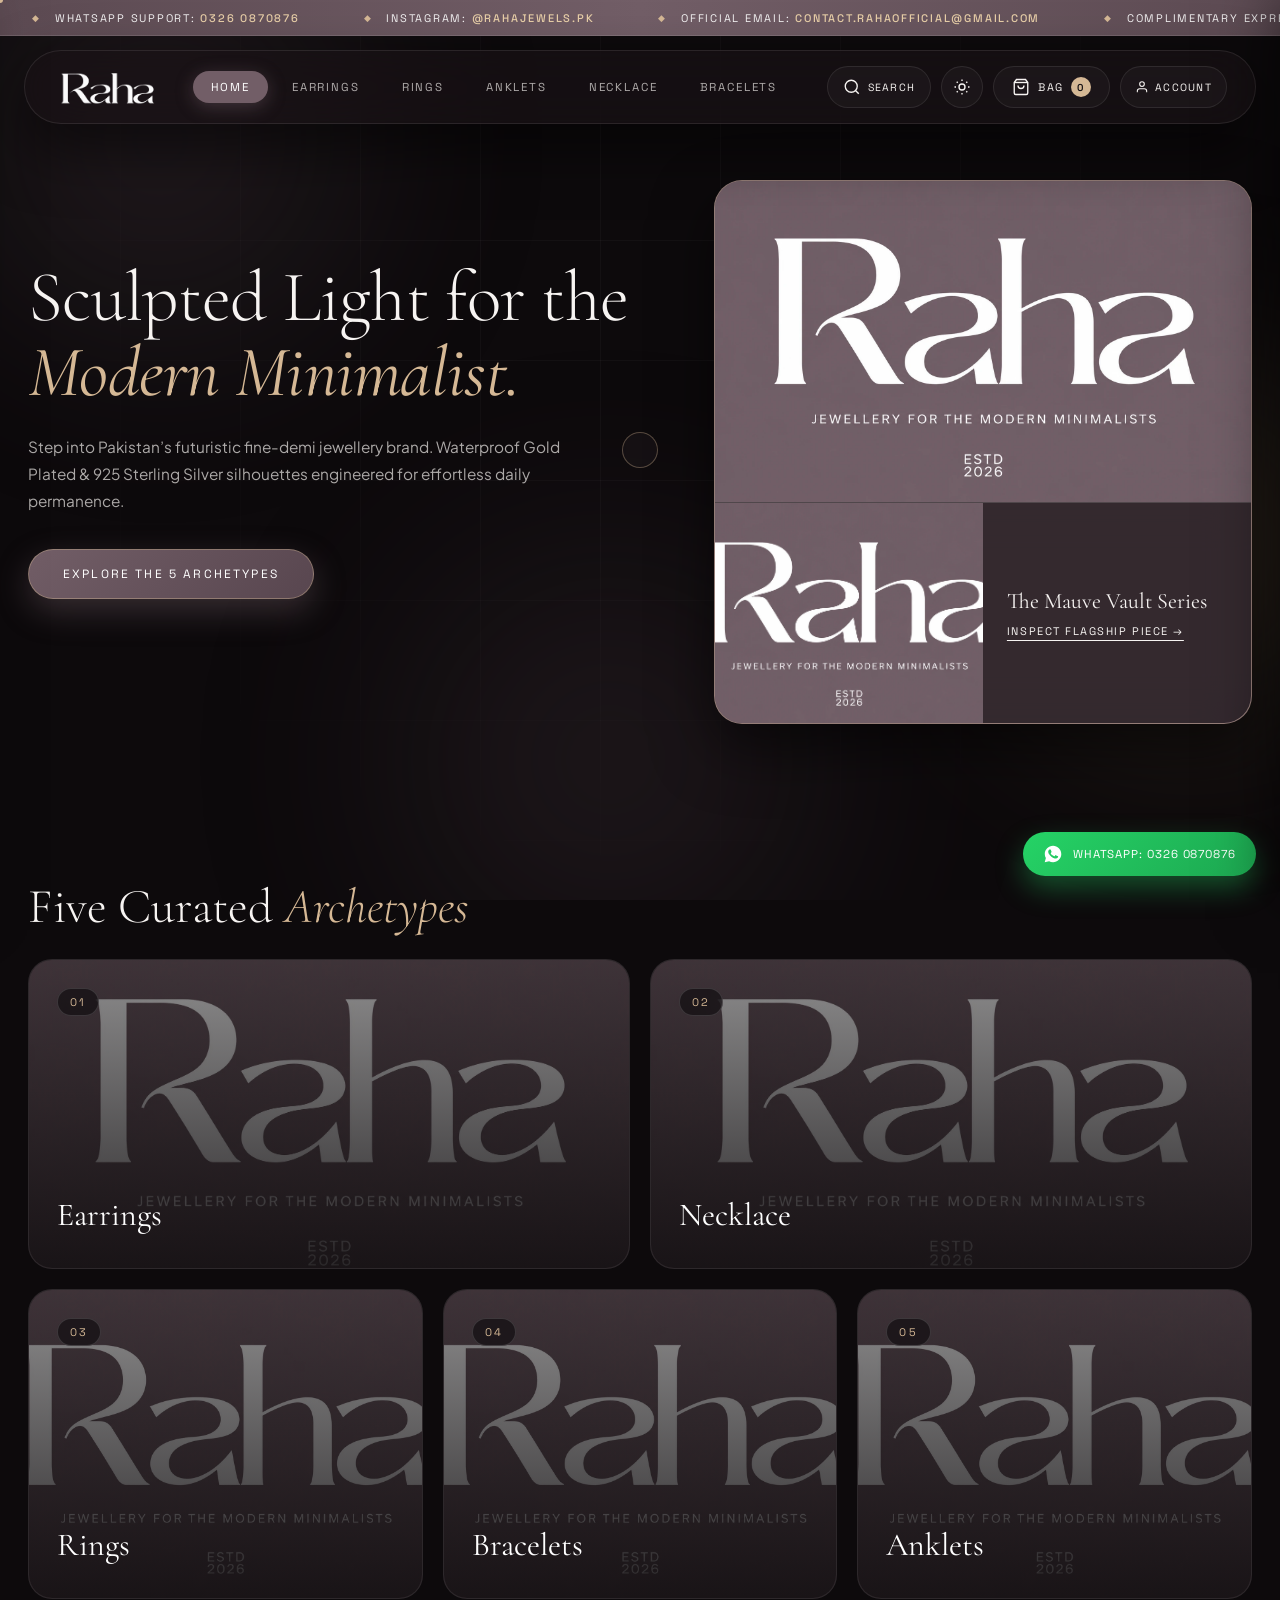
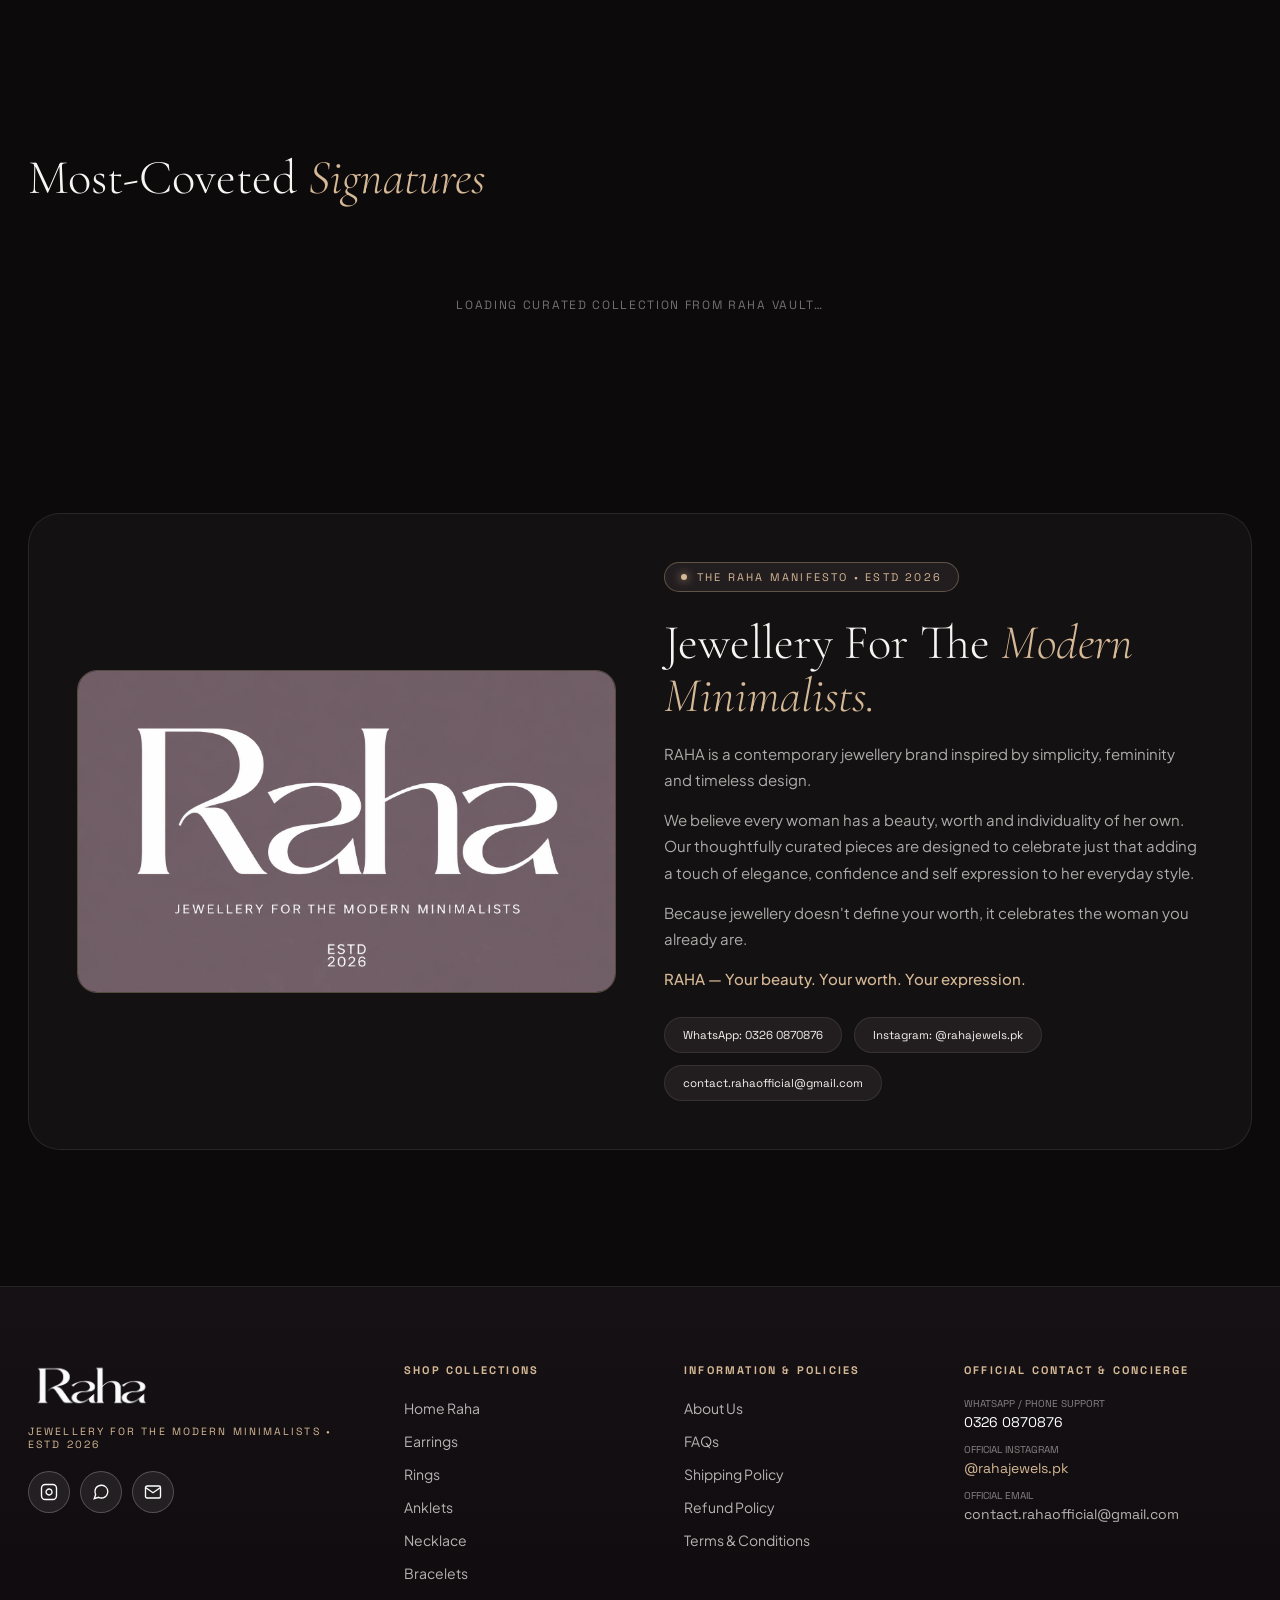
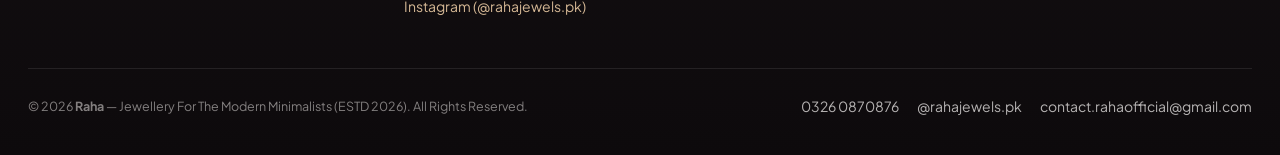
==== commit 1fa725c1: "Remove all placeholder reviews and fallback rating badges; show only genuine Admin-uploaded reviews" ====
--- a/index.html
+++ b/index.html
@@ -5,8 +5,8 @@
   <meta charset="UTF-8">
   <meta name="viewport" content="width=device-width, initial-scale=1.0">
   <!-- RAHA SEO & STRUCTURED DATA START -->
-  <title>Raha Jewels — Minimalist Jewellery Online in Pakistan | Earrings, Rings, Bracelets & Necklaces</title>
-  <meta name="description" content="Shop Raha Jewels (Raha) — modern minimalist jewellery in Pakistan. Discover gold-plated & silver earrings, bracelets, rings, necklaces & anklets with fast Cash on Delivery across Karachi, Lahore, Islamabad & nationwide.">
+  <title>Raha (Raha Jewels) — Minimalist Jewellery Online in Pakistan | Earrings, Rings, Bracelets & Necklaces</title>
+  <meta name="description" content="Raha (Raha Jewels) — Pakistan's official modern minimalist jewellery brand. Shop gold-plated & silver earrings, bracelets, rings, necklaces & anklets online with fast Cash on Delivery in Karachi, Lahore, Islamabad & nationwide.">
   <meta name="keywords" content="Raha, Raha Jewels, rahajewels, rahajewels.pk, jewellery Pakistan, jewelry online Pakistan, earrings Pakistan, gold plated earrings, minimalist jewellery Pakistan, bracelets Pakistan, rings online Pakistan, necklaces Pakistan, anklets Pakistan">
   <meta name="robots" content="index, follow, max-image-preview:large, max-snippet:-1">
   <meta name="author" content="Raha Jewels">
@@ -17,19 +17,21 @@
   <meta property="og:type" content="website">
   <meta property="og:site_name" content="Raha Jewels">
   <meta property="og:locale" content="en_PK">
-  <meta property="og:title" content="Raha Jewels — Minimalist Jewellery Online in Pakistan | Earrings, Rings, Bracelets & Necklaces">
-  <meta property="og:description" content="Shop Raha Jewels (Raha) — modern minimalist jewellery in Pakistan. Discover gold-plated & silver earrings, bracelets, rings, necklaces & anklets with fast Cash on Delivery across Karachi, Lahore, Islamabad & nationwide.">
+  <meta property="og:title" content="Raha (Raha Jewels) — Minimalist Jewellery Online in Pakistan | Earrings, Rings, Bracelets & Necklaces">
+  <meta property="og:description" content="Raha (Raha Jewels) — Pakistan's official modern minimalist jewellery brand. Shop gold-plated & silver earrings, bracelets, rings, necklaces & anklets online with fast Cash on Delivery in Karachi, Lahore, Islamabad & nationwide.">
   <meta property="og:url" content="https://rahajewels.pk/">
   <meta property="og:image" content="https://rahajewels.pk/Assets/Main%20Raha%20logo%20with%20slogan%20(The%20actual%20logo).webp">
   <meta property="og:image:alt" content="Raha Jewels — Jewellery For The Modern Minimalists">
   <meta name="twitter:card" content="summary_large_image">
-  <meta name="twitter:title" content="Raha Jewels — Minimalist Jewellery Online in Pakistan | Earrings, Rings, Bracelets & Necklaces">
-  <meta name="twitter:description" content="Shop Raha Jewels (Raha) — modern minimalist jewellery in Pakistan. Discover gold-plated & silver earrings, bracelets, rings, necklaces & anklets with fast Cash on Delivery across Karachi, Lahore, Islamabad & nationwide.">
+  <meta name="twitter:title" content="Raha (Raha Jewels) — Minimalist Jewellery Online in Pakistan | Earrings, Rings, Bracelets & Necklaces">
+  <meta name="twitter:description" content="Raha (Raha Jewels) — Pakistan's official modern minimalist jewellery brand. Shop gold-plated & silver earrings, bracelets, rings, necklaces & anklets online with fast Cash on Delivery in Karachi, Lahore, Islamabad & nationwide.">
   <meta name="twitter:image" content="https://rahajewels.pk/Assets/Main%20Raha%20logo%20with%20slogan%20(The%20actual%20logo).webp">
-  <script type="application/ld+json">{"@context": "https://schema.org", "@type": "JewelryStore", "name": "Raha Jewels", "alternateName": ["Raha", "RahaJewels", "@rahajewels.pk"], "url": "https://rahajewels.pk/", "logo": "https://rahajewels.pk/Assets/Main%20Raha%20logo%20with%20slogan%20(The%20actual%20logo).webp", "image": "https://rahajewels.pk/Assets/Main%20Raha%20logo%20with%20slogan%20(The%20actual%20logo).webp", "description": "Raha Jewels — Jewellery for the modern minimalists in Pakistan. Shop earrings, bracelets, rings, necklaces, and anklets with nationwide Cash on Delivery and online payment.", "email": "contact.rahaofficial@gmail.com", "telephone": "+92-326-0870876", "priceRange": "PKR 350 - PKR 5000", "currenciesAccepted": "PKR", "paymentAccepted": "Cash on Delivery, Bank Transfer, Raast", "areaServed": {"@type": "Country", "name": "Pakistan"}, "address": {"@type": "PostalAddress", "addressCountry": "PK"}, "sameAs": ["https://www.instagram.com/rahajewels.pk"]}</script>
-  <script type="application/ld+json">{"@context": "https://schema.org", "@type": "WebSite", "name": "Raha Jewels", "alternateName": "Raha", "url": "https://rahajewels.pk/", "potentialAction": {"@type": "SearchAction", "target": "https://rahajewels.pk/index.html?q={search_term_string}", "query-input": "required name=search_term_string"}}</script>
+  <script type="application/ld+json">{"@context": "https://schema.org", "@type": "JewelryStore", "name": "Raha — Raha Jewels", "alternateName": ["Raha", "Raha Jewels", "Raha Jewellery", "Raha Jewellery Pakistan", "rahajewels.pk", "@rahajewels.pk"], "url": "https://rahajewels.pk/", "logo": {"@type": "ImageObject", "url": "https://rahajewels.pk/Assets/raha-favicon.png", "width": 192, "height": 192}, "image": "https://rahajewels.pk/Assets/Main%20Raha%20logo%20with%20slogan%20(The%20actual%20logo).webp", "description": "Raha (Raha Jewels) — Pakistan's official modern minimalist jewellery brand. Shop gold-plated & silver earrings, bracelets, rings, necklaces & anklets online with fast Cash on Delivery in Karachi, Lahore, Islamabad & nationwide.", "email": "contact.rahaofficial@gmail.com", "telephone": "+92-326-0870876", "priceRange": "PKR 350 - PKR 5000", "currenciesAccepted": "PKR", "paymentAccepted": "Cash on Delivery, Bank Transfer, Raast", "areaServed": {"@type": "Country", "name": "Pakistan"}, "address": {"@type": "PostalAddress", "addressCountry": "PK"}, "sameAs": ["https://www.instagram.com/rahajewels.pk"]}</script>
+  <script type="application/ld+json">{"@context": "https://schema.org", "@type": "WebSite", "name": "Raha", "alternateName": ["Raha Jewels", "Raha Jewellery", "rahajewels.pk"], "url": "https://rahajewels.pk/", "potentialAction": {"@type": "SearchAction", "target": "https://rahajewels.pk/index.html?q={search_term_string}", "query-input": "required name=search_term_string"}}</script>
   <!-- RAHA SEO & STRUCTURED DATA END -->
-  <link rel="icon" type="image/png" href="Assets/raha-favicon.png">
+  <link rel="icon" href="/favicon.ico" sizes="48x48">
+  <link rel="icon" type="image/png" sizes="192x192" href="Assets/raha-favicon.png">
+  <link rel="apple-touch-icon" sizes="192x192" href="Assets/raha-favicon.png">
   <link rel="preconnect" href="https://fonts.googleapis.com">
   <link rel="preconnect" href="https://fonts.gstatic.com" crossorigin>
   <link rel="stylesheet" href="https://fonts.googleapis.com/css2?family=Cormorant+Garamond:ital,wght@0,300;0,400;0,500;0,600;1,400&family=Plus+Jakarta+Sans:wght@300;400;500;600&family=Space+Grotesk:wght@300;400;500;600&display=swap">
@@ -331,71 +333,7 @@
         </div>
 
         <div class="raha-reviews-track-wrap">
-          <div class="raha-reviews-track" id="raha-reviews-track">
-            <article class="raha-review-card">
-              <div>
-                <div class="raha-review-card__top">
-                  <img src="Assets/Main Raha logo with slogan (The actual logo).webp" alt="Aether Drop Hoops" class="raha-review-card__thumb" decoding="async">
-                  <div>
-                    <div class="raha-review-card__stars">★★★★★</div>
-                    <div style="font-size:12px;color:var(--text-muted);">Aether Sculpted Gold Drop Hoops</div>
-                  </div>
-                </div>
-                <p class="raha-review-card__quote">
-                  “The weight of the gold-plated hoops, zero tarnishing after a month of daily wear, and the signature mauve box—pure perfection.”
-                </p>
-              </div>
-              <div class="raha-review-card__author">Sana M. • Lahore (Verified Collector)</div>
-            </article>
-
-            <article class="raha-review-card">
-              <div>
-                <div class="raha-review-card__top">
-                  <img src="Assets/Main Raha logo with slogan (The actual logo).webp" alt="Seraphina Collar" class="raha-review-card__thumb" decoding="async">
-                  <div>
-                    <div class="raha-review-card__stars">★★★★★</div>
-                    <div style="font-size:12px;color:var(--text-muted);">Seraphina Liquid Herringbone Collar</div>
-                  </div>
-                </div>
-                <p class="raha-review-card__quote">
-                  “Ordered via WhatsApp concierge (0326 0870876) and received it in Karachi the very next afternoon. The liquid drape of the herringbone chain looks like luxury gold finish.”
-                </p>
-              </div>
-              <div class="raha-review-card__author">Anum R. • Karachi (Verified Collector)</div>
-            </article>
-
-            <article class="raha-review-card">
-              <div>
-                <div class="raha-review-card__top">
-                  <img src="Assets/Main Raha logo with slogan (The actual logo).webp" alt="Mirage Ring Set" class="raha-review-card__thumb" decoding="async">
-                  <div>
-                    <div class="raha-review-card__stars">★★★★★</div>
-                    <div style="font-size:12px;color:var(--text-muted);">Mirage Trio Stacking Ring Set</div>
-                  </div>
-                </div>
-                <p class="raha-review-card__quote">
-                  “I wash my hands and sanitise constantly at work, and my Raha rings haven’t faded a single shade. Truly jewellery for the modern minimalist.”
-                </p>
-              </div>
-              <div class="raha-review-card__author">Mehak S. • Islamabad (Verified Collector)</div>
-            </article>
-
-            <article class="raha-review-card">
-              <div>
-                <div class="raha-review-card__top">
-                  <img src="Assets/Main Raha logo with slogan (The actual logo).webp" alt="Riviera Tennis Bracelet" class="raha-review-card__thumb" decoding="async">
-                  <div>
-                    <div class="raha-review-card__stars">★★★★★</div>
-                    <div style="font-size:12px;color:var(--text-muted);">Raha Riviera Micro-Tennis Bracelet</div>
-                  </div>
-                </div>
-                <p class="raha-review-card__quote">
-                  “The clasp security and brilliance on the Riviera micro-tennis bracelet rival pieces 10x the price. Obsessed with @rahajewels.pk!”
-                </p>
-              </div>
-              <div class="raha-review-card__author">Emaan T. • Lahore (Verified Collector)</div>
-            </article>
-          </div>
+          <div class="raha-reviews-track" id="raha-reviews-track"></div>
         </div>
       </div>
     </section>
@@ -740,9 +678,6 @@
           <button type="button" class="raha-btn raha-btn--primary" id="auth-go-to-checkout-btn" style="width:100%;padding:13px 20px;">
             <span>Proceed to Checkout</span>
           </button>
-          <a href="admin.html" class="raha-btn raha-btn--glass" id="auth-go-to-admin-link" style="display:none;width:100%;padding:11px 20px;text-decoration:none;color:var(--raha-gold);">
-            <span>Enter Owner Admin Portal</span>
-          </a>
           <button type="button" class="raha-btn raha-btn--glass" id="auth-logout-btn" style="width:100%;padding:11px 20px;color:#e57373;">
             <span>Sign Out of Account</span>
           </button>
@@ -845,7 +780,7 @@
   </a>
 
   <script src="Assets/js/supabase.min.js"></script>
-  <script src="Assets/js/raha-supabase.js?v=20261124_v69"></script>
-  <script src="Assets/js/replica-enhancements.js?v=20261124_v69"></script>
+  <script src="Assets/js/raha-supabase.js?v=20261125_v75"></script>
+  <script src="Assets/js/replica-enhancements.js?v=20261125_v75"></script>
 </body>
 </html>
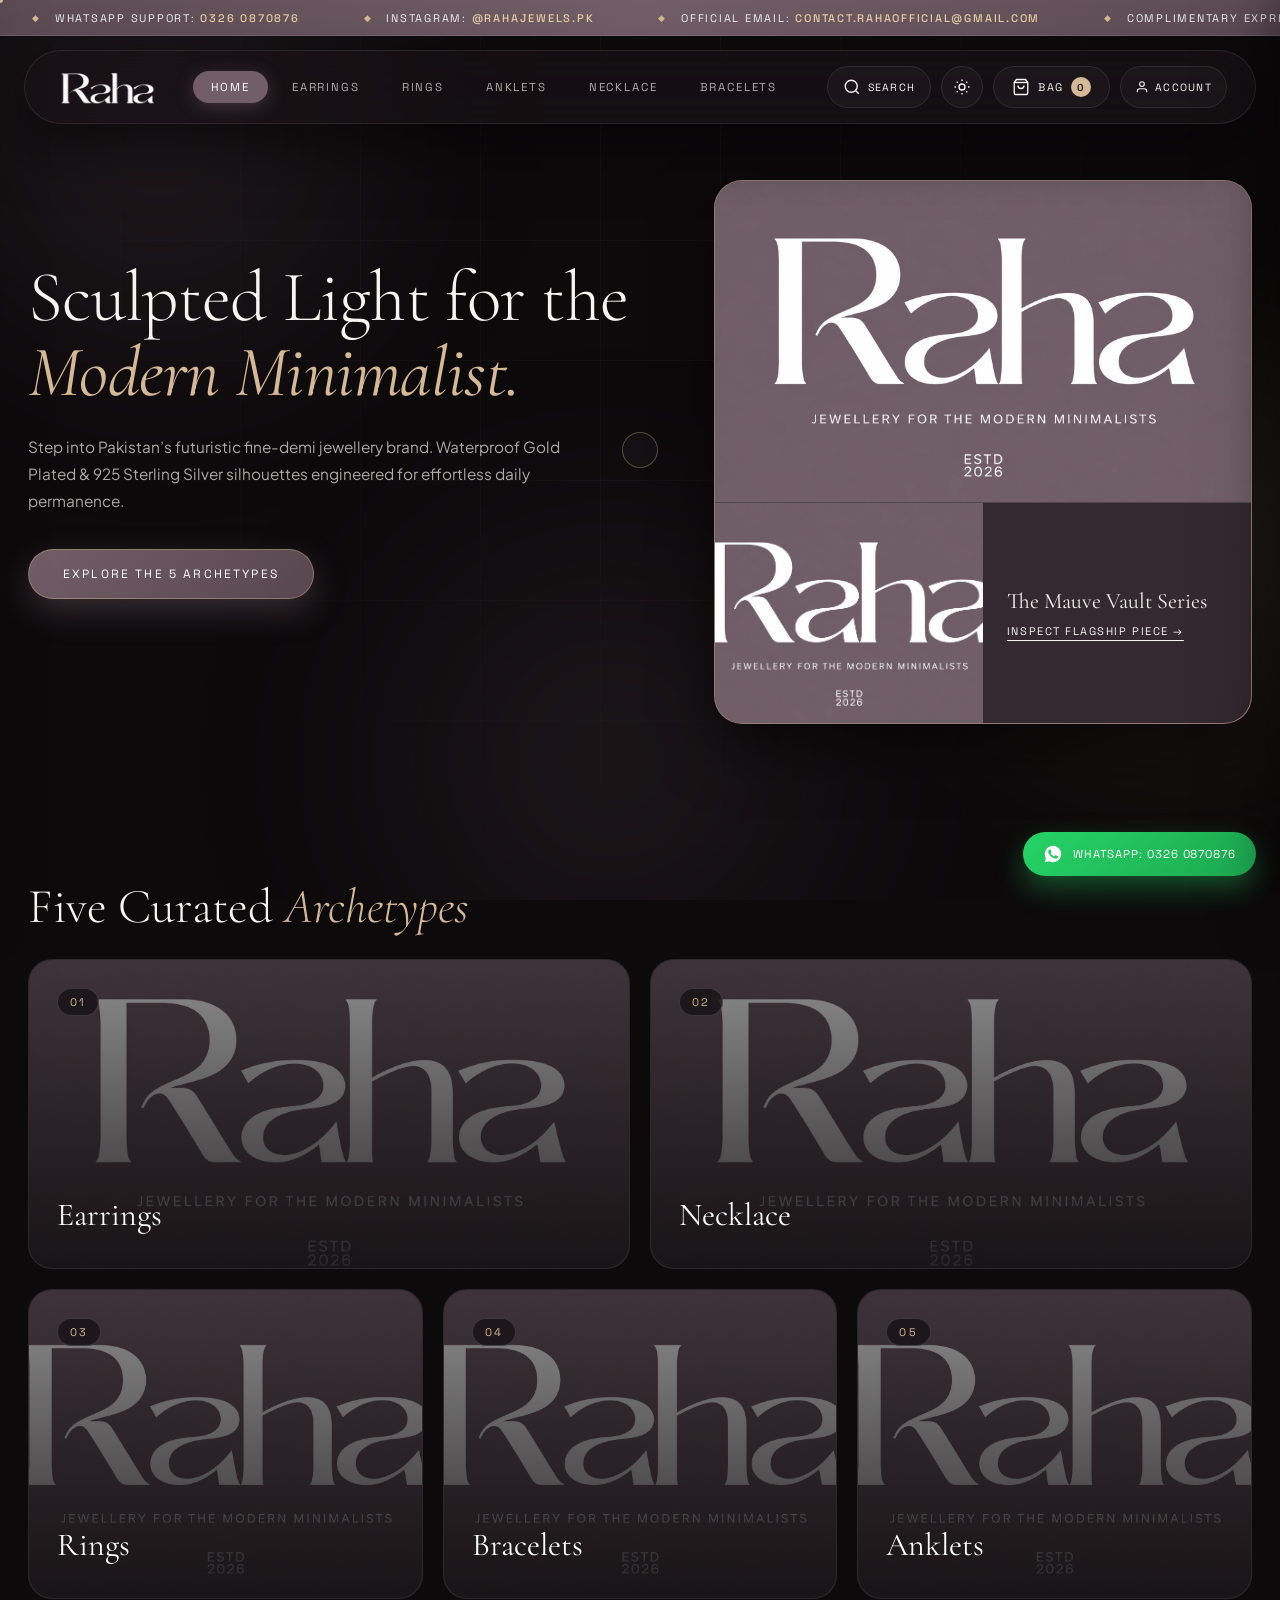
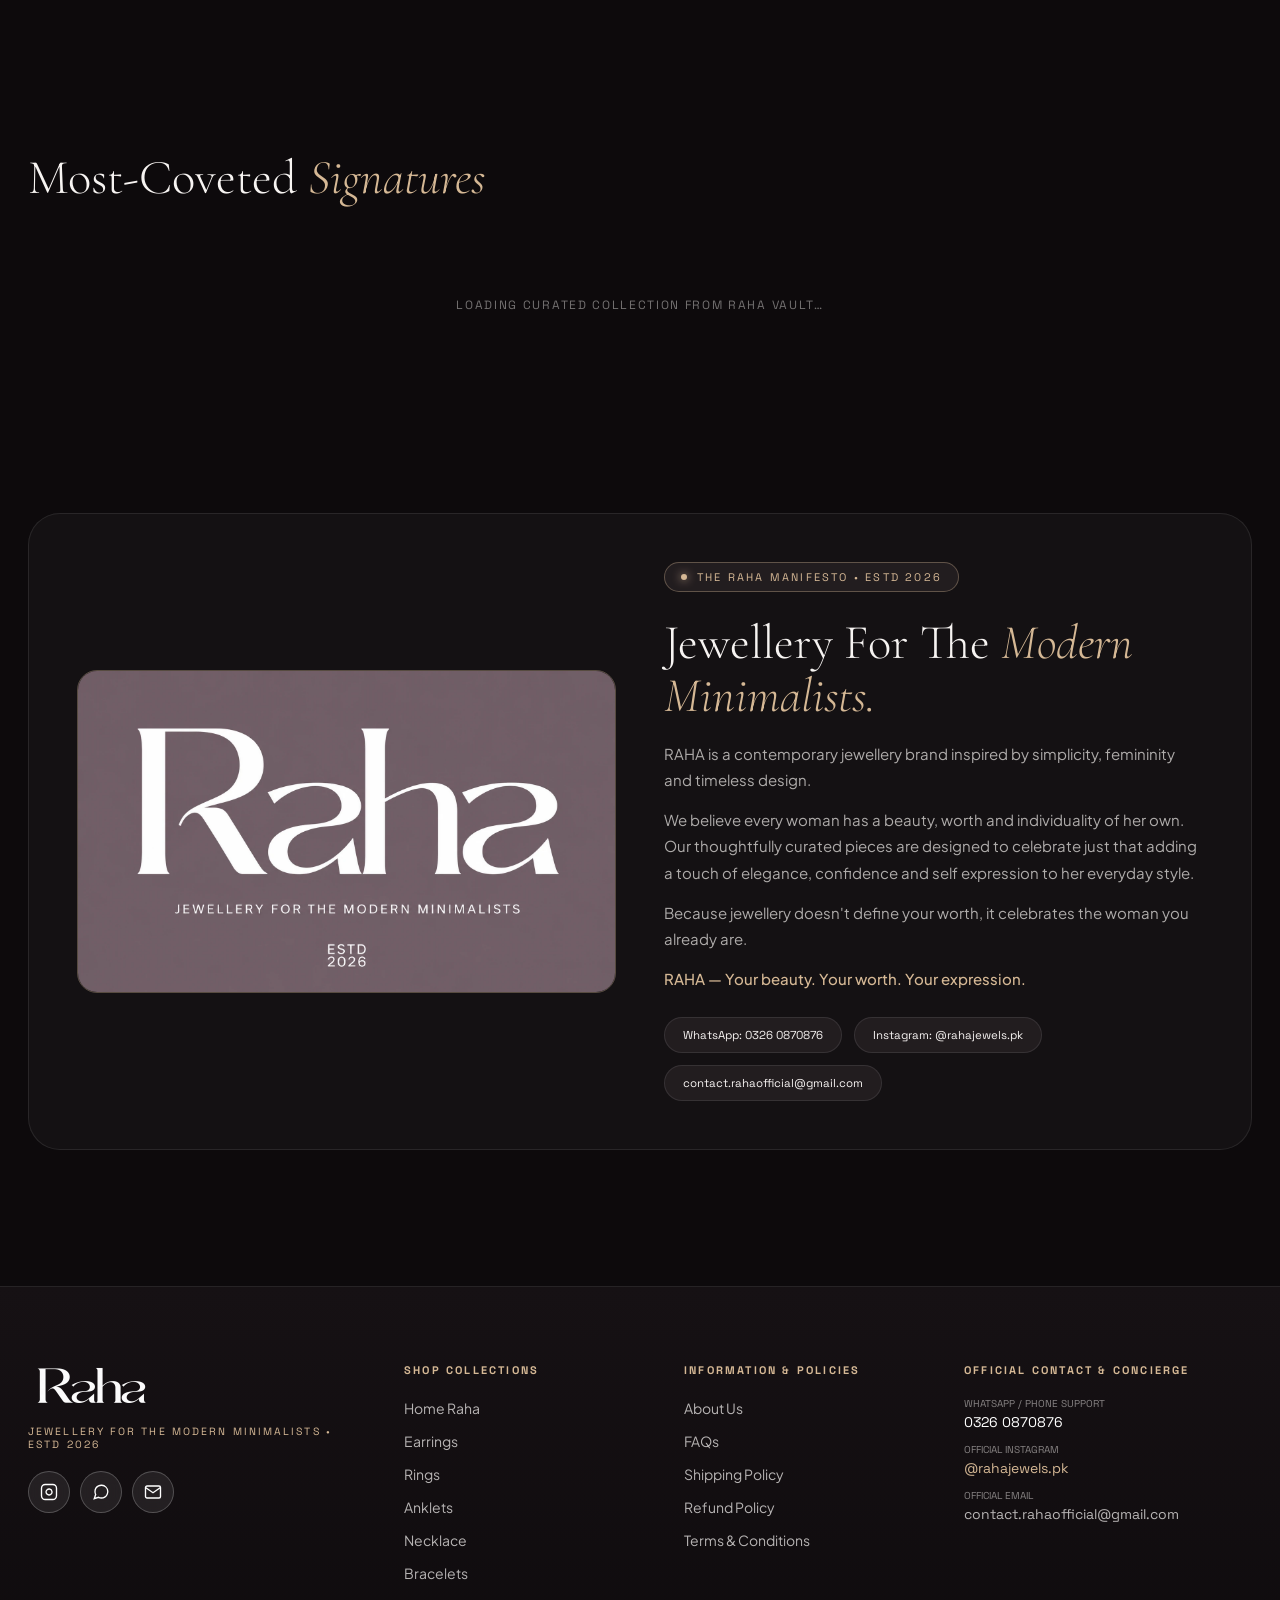
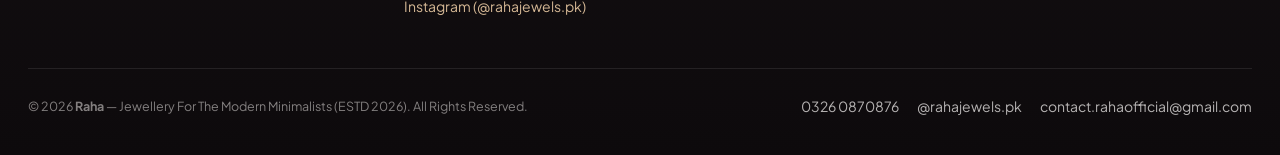
==== commit 20b11955: "Optimize image compressor to 720px sweet spot, resize header logos, and skip localhost API calls on " ====
--- a/index.html
+++ b/index.html
@@ -102,8 +102,8 @@
           </svg>
         </button>
         <a href="index.html" class="raha-logo-link" aria-label="Raha — Jewellery For The Modern Minimalists Home">
-          <img src="Assets/Raha logo white with transparent background.webp" alt="Raha" class="raha-logo-img raha-logo-img--light" decoding="async">
-          <img src="Assets/Raha logo black with transparent background.webp" alt="Raha" class="raha-logo-img raha-logo-img--dark" decoding="async">
+          <img src="Assets/Raha logo white with transparent background.webp" alt="Raha" class="raha-logo-img raha-logo-img--light" width="126" height="42" decoding="async">
+          <img src="Assets/Raha logo black with transparent background.webp" alt="Raha" class="raha-logo-img raha-logo-img--dark" width="126" height="42" decoding="async">
         </a>
       </div>
 
@@ -181,9 +181,9 @@
           <!-- Right Column: 3D Interactive Official Raha Brand Monolith -->
           <div class="raha-hero__stage">
             <div class="raha-monolith-card" data-cursor="Raha 2026">
-              <img src="Assets/Main Raha logo with slogan (The actual logo).webp" alt="Raha — Jewellery For The Modern Minimalists ESTD 2026" class="raha-monolith-card__brand-img" decoding="async">
+              <img src="Assets/Main Raha logo with slogan (The actual logo).webp" alt="Raha — Jewellery For The Modern Minimalists ESTD 2026" class="raha-monolith-card__brand-img" width="1622" height="970" fetchpriority="high" decoding="async">
               <div class="raha-monolith-card__Split">
-                <img src="Assets/Main Raha logo with slogan (The actual logo).webp" alt="Raha Editorial Jewellery Showcase" class="raha-monolith-card__editorial" decoding="async">
+                <img src="Assets/Main Raha logo with slogan (The actual logo).webp" alt="Raha Editorial Jewellery Showcase" class="raha-monolith-card__editorial" width="374" height="499" fetchpriority="high" decoding="async">
                 <div class="raha-monolith-card__info">
                   <h2 class="raha-monolith-card__heading">The Mauve Vault Series</h2>
                   <a href="product.html?id=ear-01" class="raha-monolith-card__link" id="hero-flagship-link">Inspect Flagship Piece →</a>
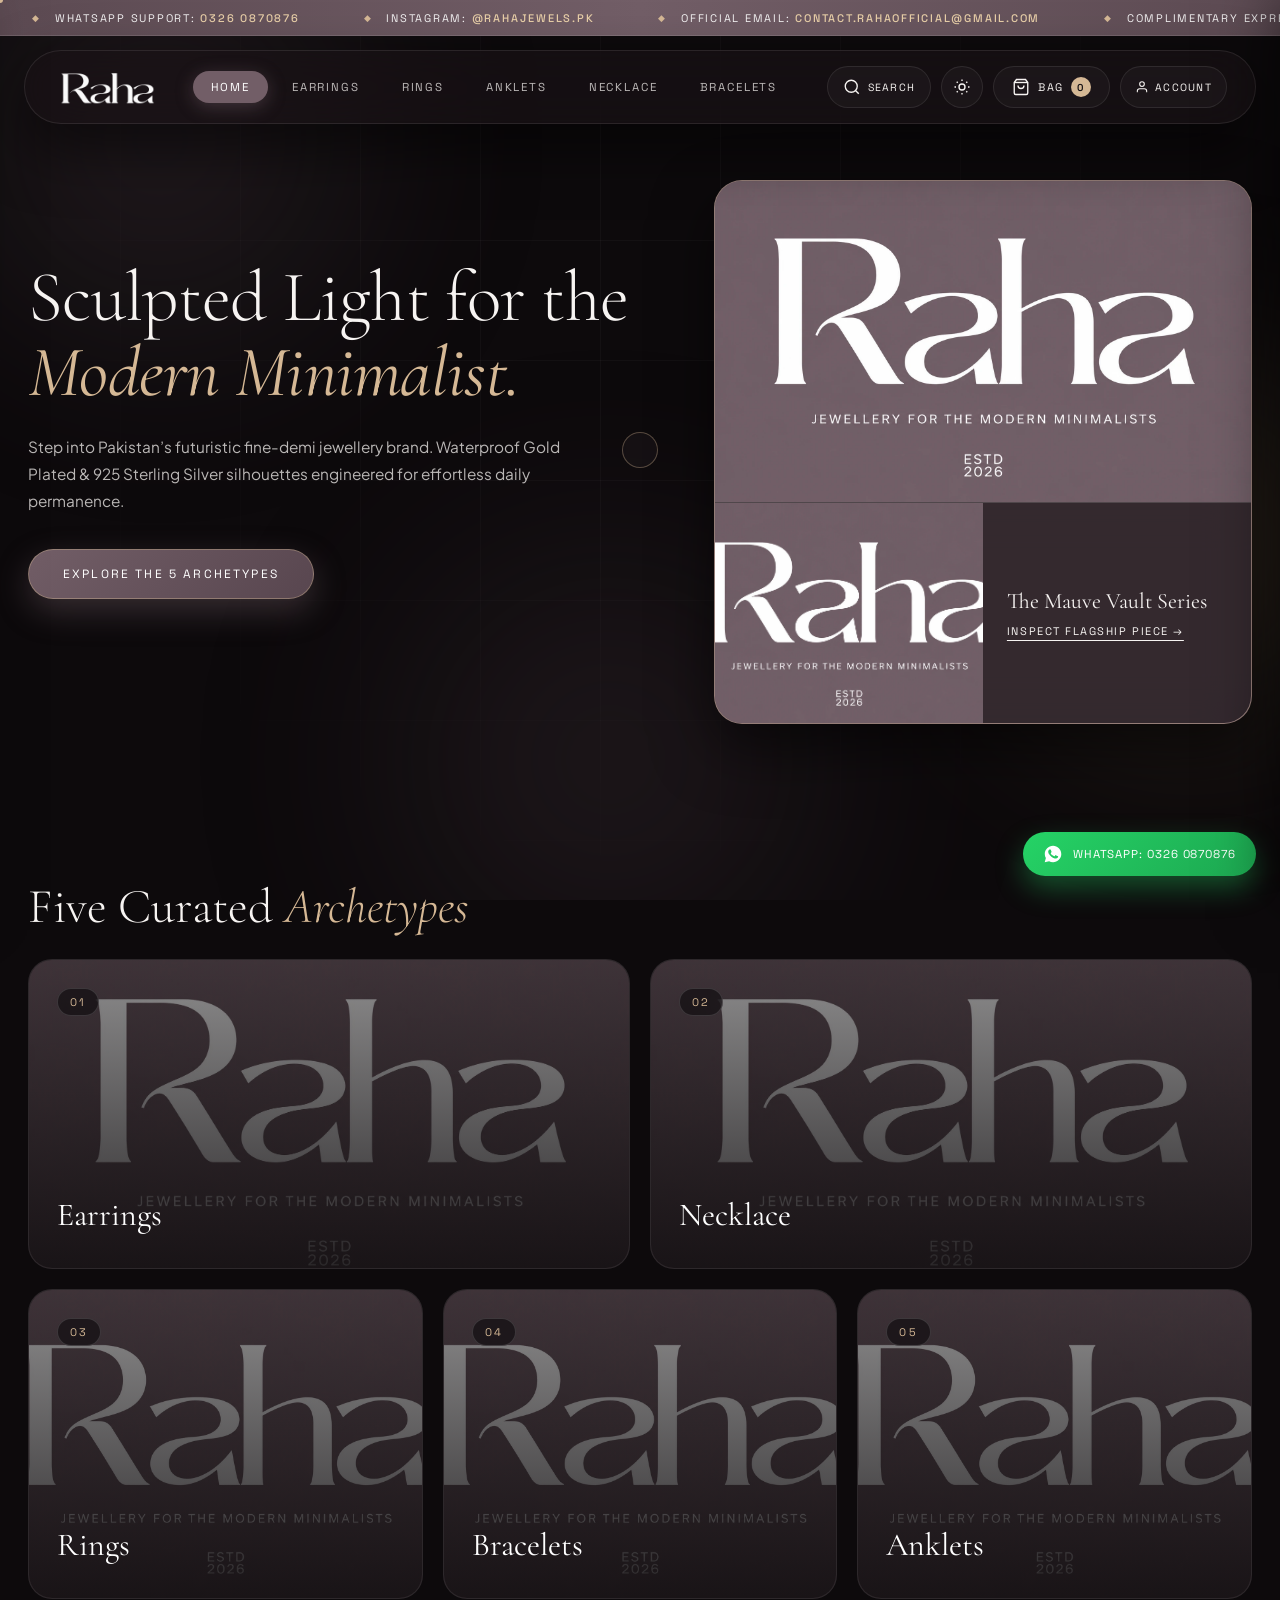
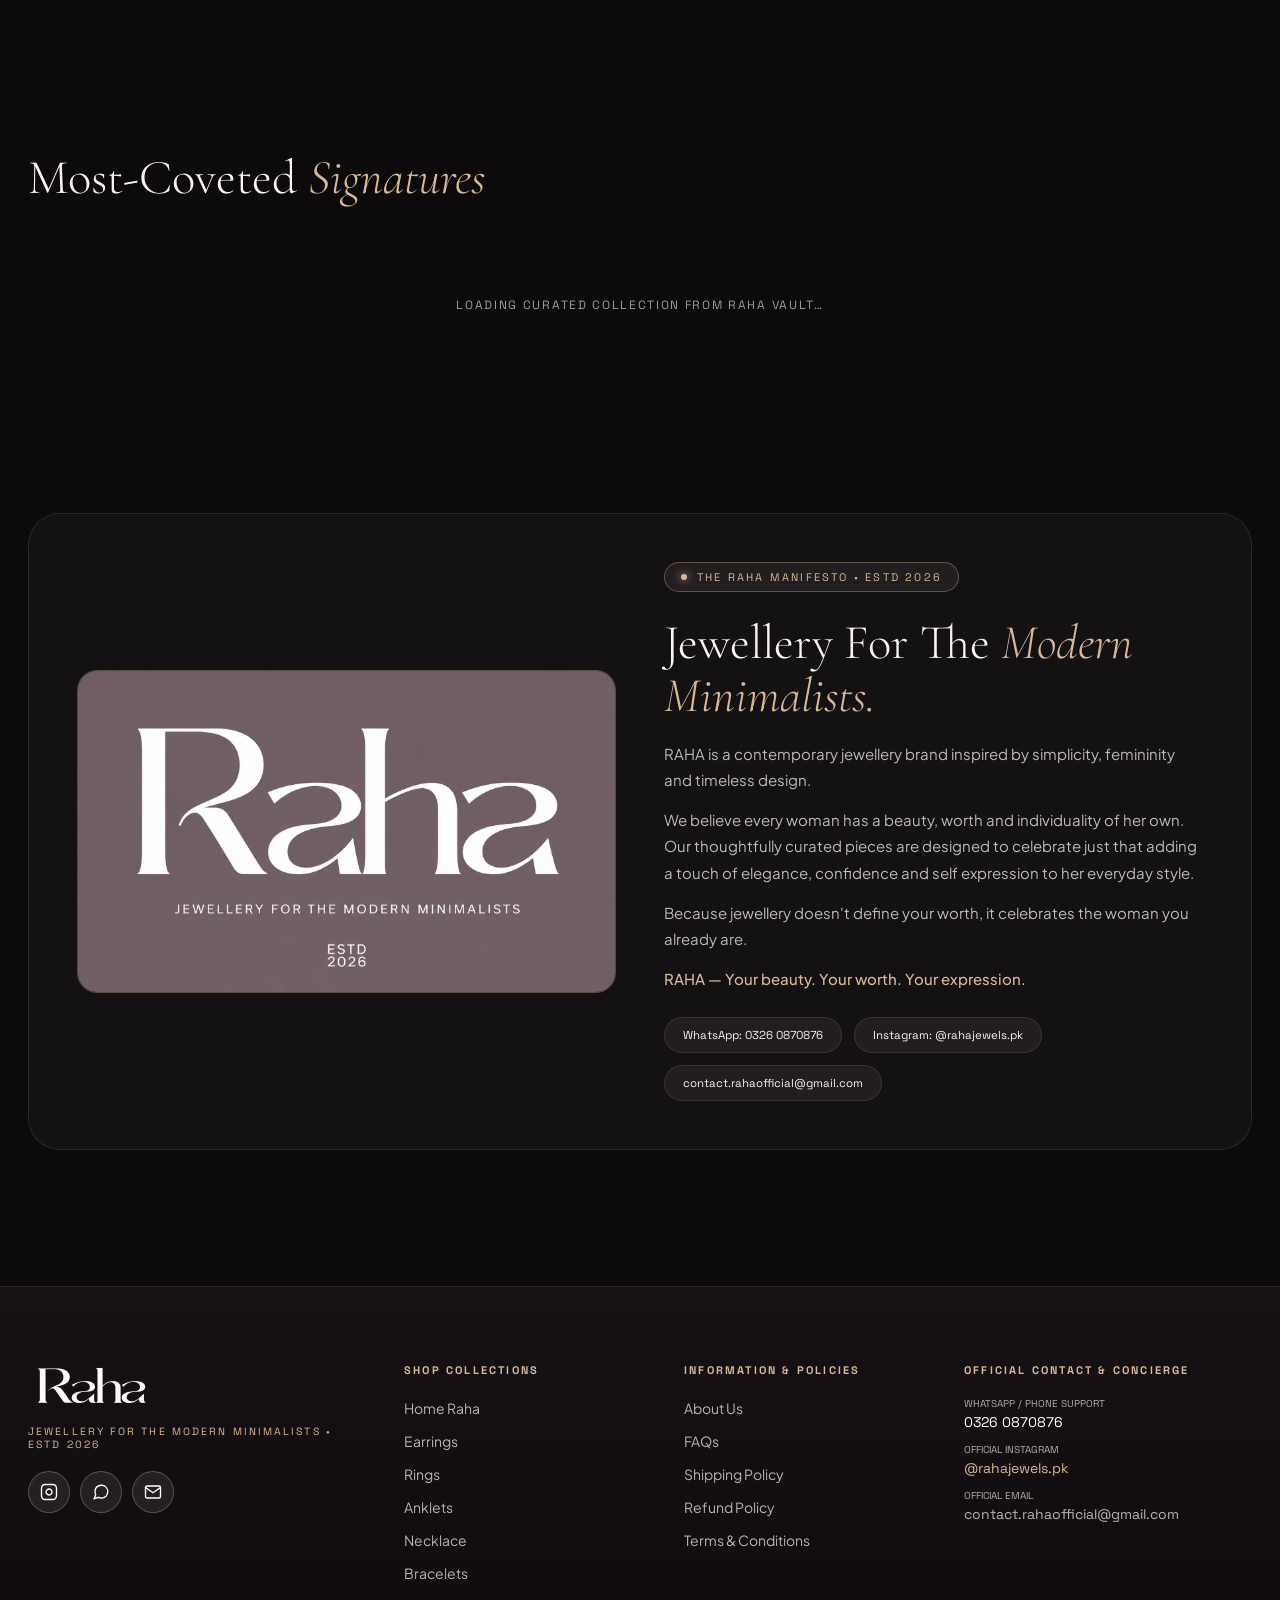
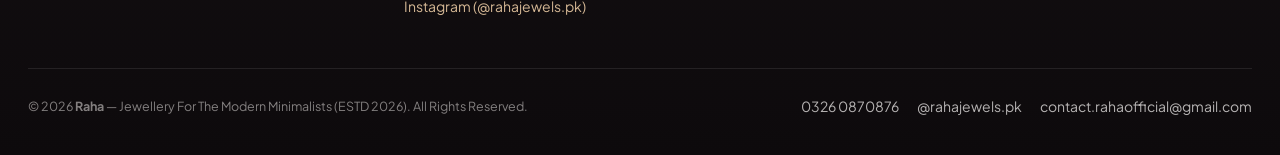
==== commit 6e1bee1a: "Style admin filter pills, remove simulate order buttons, remove Buy Now emoji, and improve accessibi" ====
--- a/index.html
+++ b/index.html
@@ -1,7 +1,7 @@
 <!DOCTYPE html>
 <html lang="en">
 <head>
-  <link rel="preconnect" href="https://zqlhbmyiyeyflcflicsv.supabase.co" crossorigin>
+  <link rel="preconnect" href="https://zqlhbmyiyeyflcflicsv.supabase.co">
   <meta charset="UTF-8">
   <meta name="viewport" content="width=device-width, initial-scale=1.0">
   <!-- RAHA SEO & STRUCTURED DATA START -->
@@ -35,7 +35,7 @@
   <link rel="preconnect" href="https://fonts.googleapis.com">
   <link rel="preconnect" href="https://fonts.gstatic.com" crossorigin>
   <link rel="stylesheet" href="https://fonts.googleapis.com/css2?family=Cormorant+Garamond:ital,wght@0,300;0,400;0,500;0,600;1,400&family=Plus+Jakarta+Sans:wght@300;400;500;600&family=Space+Grotesk:wght@300;400;500;600&display=swap">
-  <link rel="stylesheet" href="Assets/css/raha-atelier.css?v=20261116_v22">
+  <link rel="stylesheet" href="Assets/css/raha-atelier.css?v=20261126_v77">
 </head>
 <body>
   <!-- Ambient Futuristic Background Shaders & Architectural Grid -->
@@ -102,8 +102,8 @@
           </svg>
         </button>
         <a href="index.html" class="raha-logo-link" aria-label="Raha — Jewellery For The Modern Minimalists Home">
-          <img src="Assets/Raha logo white with transparent background.webp" alt="Raha" class="raha-logo-img raha-logo-img--light" width="126" height="42" decoding="async">
-          <img src="Assets/Raha logo black with transparent background.webp" alt="Raha" class="raha-logo-img raha-logo-img--dark" width="126" height="42" decoding="async">
+          <img src="Assets/Raha logo white with transparent background.webp" alt="Raha" class="raha-logo-img raha-logo-img--light" decoding="async">
+          <img src="Assets/Raha logo black with transparent background.webp" alt="Raha" class="raha-logo-img raha-logo-img--dark" decoding="async">
         </a>
       </div>
 
@@ -181,9 +181,9 @@
           <!-- Right Column: 3D Interactive Official Raha Brand Monolith -->
           <div class="raha-hero__stage">
             <div class="raha-monolith-card" data-cursor="Raha 2026">
-              <img src="Assets/Main Raha logo with slogan (The actual logo).webp" alt="Raha — Jewellery For The Modern Minimalists ESTD 2026" class="raha-monolith-card__brand-img" width="1622" height="970" fetchpriority="high" decoding="async">
+              <img src="Assets/Main Raha logo with slogan (The actual logo).webp" alt="Raha — Jewellery For The Modern Minimalists ESTD 2026" class="raha-monolith-card__brand-img" fetchpriority="high" decoding="async">
               <div class="raha-monolith-card__Split">
-                <img src="Assets/Main Raha logo with slogan (The actual logo).webp" alt="Raha Editorial Jewellery Showcase" class="raha-monolith-card__editorial" width="374" height="499" fetchpriority="high" decoding="async">
+                <img src="Assets/Main Raha logo with slogan (The actual logo).webp" alt="Raha Editorial Jewellery Showcase" class="raha-monolith-card__editorial" fetchpriority="high" decoding="async">
                 <div class="raha-monolith-card__info">
                   <h2 class="raha-monolith-card__heading">The Mauve Vault Series</h2>
                   <a href="product.html?id=ear-01" class="raha-monolith-card__link" id="hero-flagship-link">Inspect Flagship Piece →</a>
@@ -405,15 +405,15 @@
           <h3 class="raha-footer__heading">Official Contact &amp; Concierge</h3>
           <ul class="raha-footer__list">
             <li>
-              <span style="display:block;font-family:var(--font-mono);font-size:10px;text-transform:uppercase;color:rgba(247,244,242,0.5);">WhatsApp / Phone Support</span>
+              <span style="display:block;font-family:var(--font-mono);font-size:10px;text-transform:uppercase;color:rgba(247,244,242,0.68);">WhatsApp / Phone Support</span>
               <a href="https://wa.me/923260870876" target="_blank" rel="noopener" class="raha-footer__link" style="font-family:var(--font-mono);color:#fff;">0326 0870876</a>
             </li>
             <li>
-              <span style="display:block;font-family:var(--font-mono);font-size:10px;text-transform:uppercase;color:rgba(247,244,242,0.5);">Official Instagram</span>
+              <span style="display:block;font-family:var(--font-mono);font-size:10px;text-transform:uppercase;color:rgba(247,244,242,0.68);">Official Instagram</span>
               <a href="https://www.instagram.com/rahajewels.pk?fqnt=eDl6ZzE3NjEwMXFl" target="_blank" rel="noopener" class="raha-footer__link" style="font-family:var(--font-mono);color:var(--raha-gold);">@rahajewels.pk</a>
             </li>
             <li>
-              <span style="display:block;font-family:var(--font-mono);font-size:10px;text-transform:uppercase;color:rgba(247,244,242,0.5);">Official Email</span>
+              <span style="display:block;font-family:var(--font-mono);font-size:10px;text-transform:uppercase;color:rgba(247,244,242,0.68);">Official Email</span>
               <a href="mailto:contact.rahaofficial@gmail.com" class="raha-footer__link" style="font-family:var(--font-mono);">contact.rahaofficial@gmail.com</a>
             </li>
           </ul>
--- a/Assets/css/raha-atelier.css
+++ b/Assets/css/raha-atelier.css
@@ -2,8 +2,6 @@
    RAHA — JEWELLERY FOR THE MODERN MINIMALISTS (ESTD 2026)
    Award-Winning Minimalist Futuristic Digital Maison Stylesheet
    ========================================================================== */
-
- @import url('https://fonts.googleapis.com/css2?family=Cormorant+Garamond:ital,wght@0,300;0,400;0,500;0,600;1,400&family=Plus+Jakarta+Sans:wght@300;400;500;600&family=Space+Grotesk:wght@300;400;500;600&display=swap');
 
  :root {
    color-scheme: dark;
@@ -19,8 +17,8 @@
    --bg-glass: rgba(24, 19, 22, 0.68);
    --bg-card: rgba(255, 255, 255, 0.03);
    --text-primary: #f7f4f2;
-   --text-secondary: rgba(247, 244, 242, 0.68);
-   --text-muted: rgba(247, 244, 242, 0.44);
+   --text-secondary: rgba(247, 244, 242, 0.74);
+   --text-muted: rgba(247, 244, 242, 0.62);
    --border-subtle: rgba(255, 255, 255, 0.09);
    --border-glow: rgba(213, 184, 149, 0.35);
    --shadow-ambient: 0 24px 60px rgba(0, 0, 0, 0.55);
@@ -43,8 +41,8 @@
    --bg-glass: rgba(250, 247, 245, 0.82);
    --bg-card: #ffffff;
    --text-primary: #141013;
-   --text-secondary: rgba(20, 16, 19, 0.72);
-   --text-muted: rgba(20, 16, 19, 0.48);
+   --text-secondary: rgba(20, 16, 19, 0.76);
+   --text-muted: rgba(20, 16, 19, 0.62);
    --border-subtle: rgba(114, 94, 103, 0.16);
    --border-glow: rgba(114, 94, 103, 0.45);
    --shadow-ambient: 0 20px 50px rgba(114, 94, 103, 0.12);
